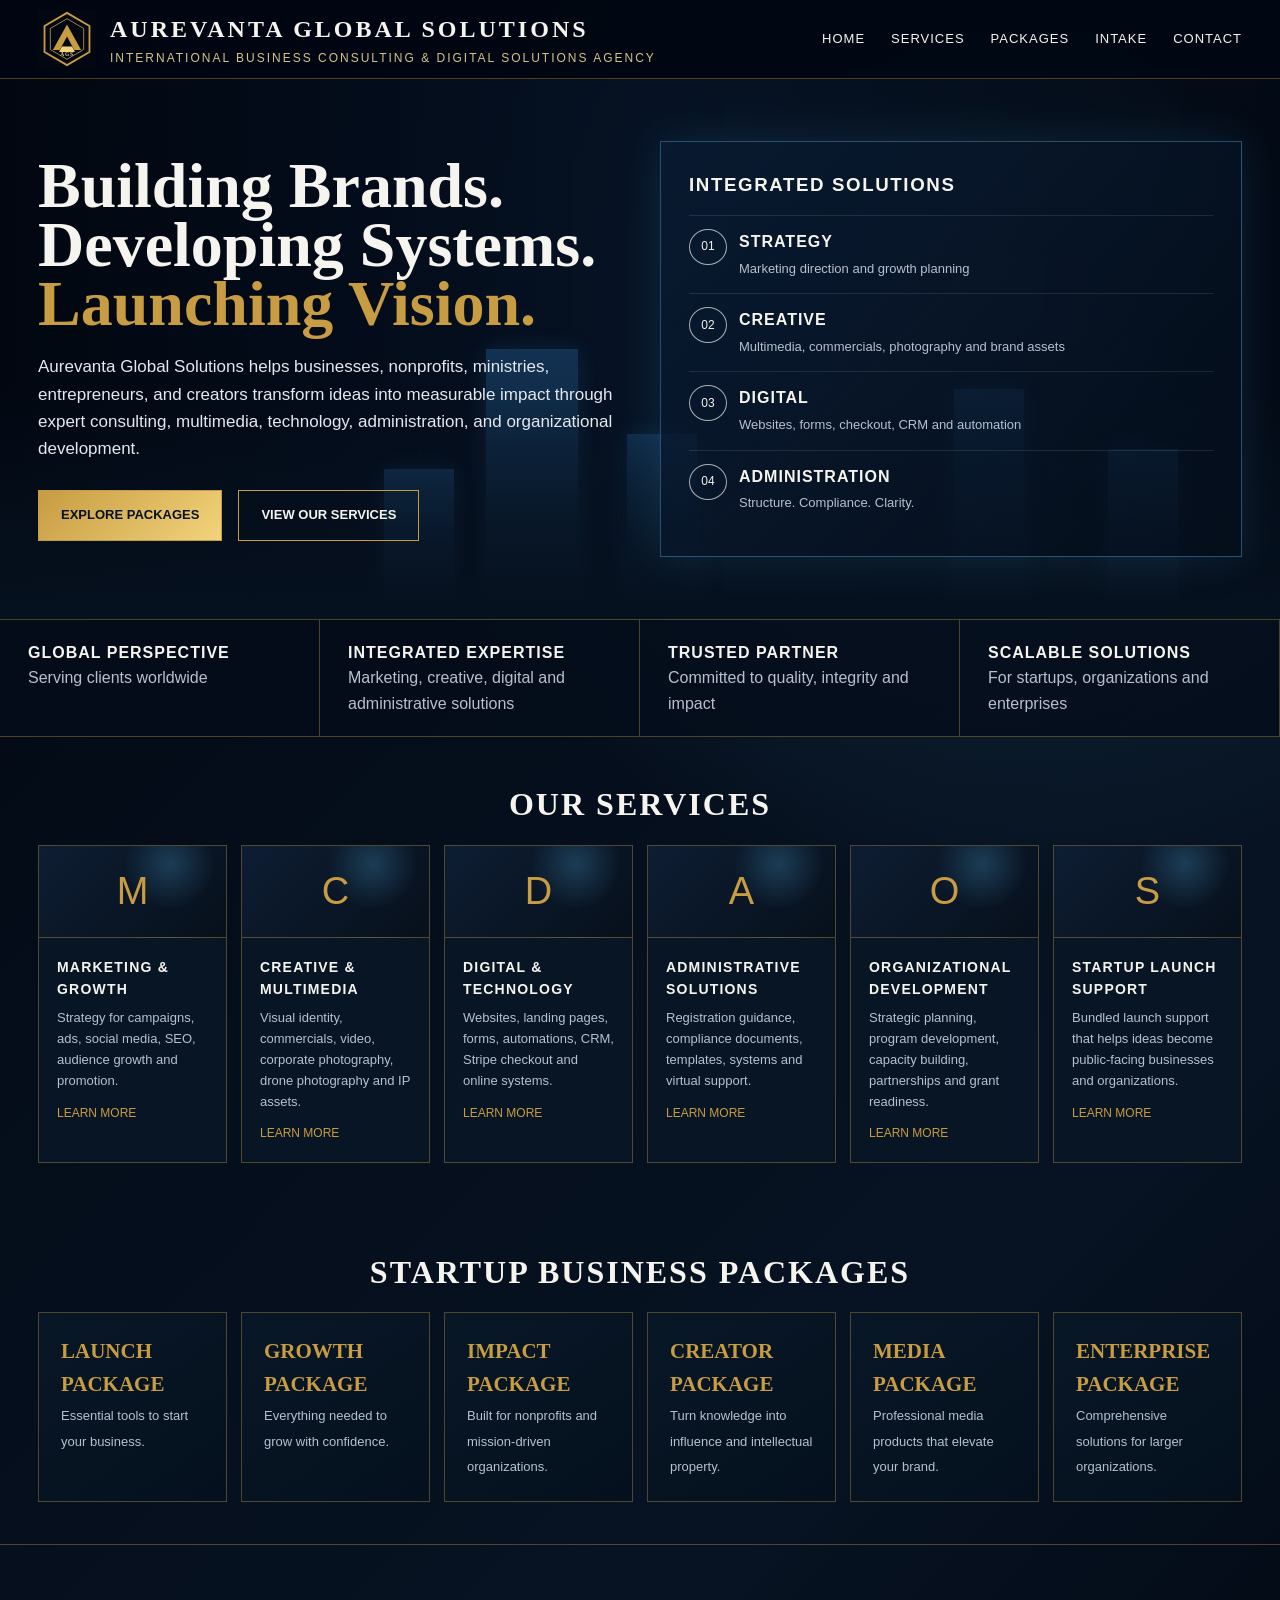
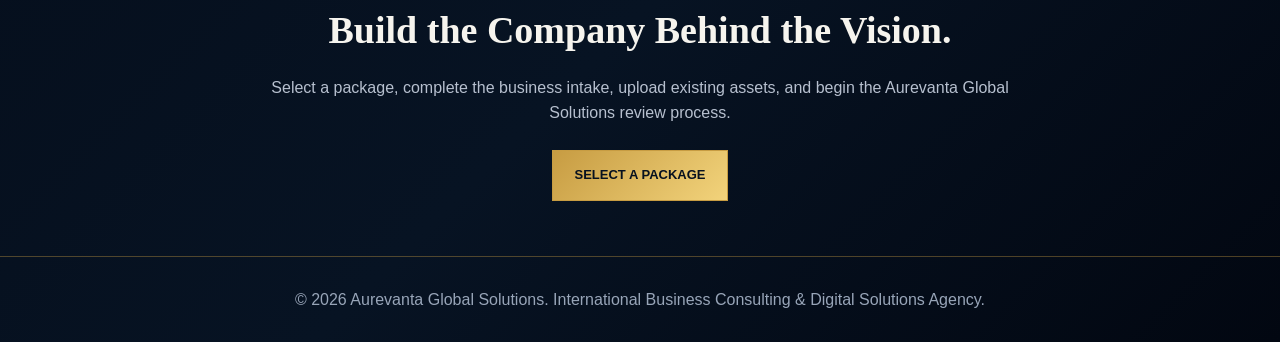
==== index.html @ 6fa3ea26 "Add Aurevanta homepage" ====
<!DOCTYPE html><html lang="en"><head><meta charset="UTF-8"><meta name="viewport" content="width=device-width,initial-scale=1.0"><title>Aurevanta Global Solutions</title><link rel="stylesheet" href="global.css"></head><body><header class="top"><nav class="nav"><a class="brand" href="index.html"><img src="assets/logo.svg" alt="Aurevanta Global Solutions logo"><div><strong>AUREVANTA GLOBAL SOLUTIONS</strong><span>International Business Consulting & Digital Solutions Agency</span></div></a><div class="links"><a href="index.html">Home</a><a href="#services">Services</a><a href="packages.html">Packages</a><a href="packages.html#intake">Intake</a><a href="#contact">Contact</a></div></nav></header><main><section class="hero"><div class="buildings"><span></span><span></span><span></span><span></span><span></span></div><div class="hero-inner"><div class="copy"><h1>Building Brands.<br>Developing Systems.<br><em>Launching Vision.</em></h1><p>Aurevanta Global Solutions helps businesses, nonprofits, ministries, entrepreneurs, and creators transform ideas into measurable impact through expert consulting, multimedia, technology, administration, and organizational development.</p><div class="btns"><a class="btn primary" href="packages.html">Explore Packages</a><a class="btn" href="#services">View Our Services</a></div></div><div class="hud"><h3>Integrated Solutions</h3><div class="solution"><i>01</i><div><strong>Strategy</strong><span>Marketing direction and growth planning</span></div></div><div class="solution"><i>02</i><div><strong>Creative</strong><span>Multimedia, commercials, photography and brand assets</span></div></div><div class="solution"><i>03</i><div><strong>Digital</strong><span>Websites, forms, checkout, CRM and automation</span></div></div><div class="solution"><i>04</i><div><strong>Administration</strong><span>Structure. Compliance. Clarity.</span></div></div></div></div></section><section class="strip"><div class="strip-grid"><div class="strip-item"><strong>Global Perspective</strong><span>Serving clients worldwide</span></div><div class="strip-item"><strong>Integrated Expertise</strong><span>Marketing, creative, digital and administrative solutions</span></div><div class="strip-item"><strong>Trusted Partner</strong><span>Committed to quality, integrity and impact</span></div><div class="strip-item"><strong>Scalable Solutions</strong><span>For startups, organizations and enterprises</span></div></div></section><section id="services" class="section"><h2 class="title">Our Services</h2><div class="cards"><article class="card"><div class="thumb">M</div><div class="body"><h3>Marketing & Growth</h3><p>Strategy for campaigns, ads, social media, SEO, audience growth and promotion.</p><a href="services/marketing-growth.html">Learn More</a></div></article><article class="card"><div class="thumb">C</div><div class="body"><h3>Creative & Multimedia</h3><p>Visual identity, commercials, video, corporate photography, drone photography and IP assets.</p><a href="services/creative-multimedia.html">Learn More</a></div></article><article class="card"><div class="thumb">D</div><div class="body"><h3>Digital & Technology</h3><p>Websites, landing pages, forms, automations, CRM, Stripe checkout and online systems.</p><a href="services/digital-technology.html">Learn More</a></div></article><article class="card"><div class="thumb">A</div><div class="body"><h3>Administrative Solutions</h3><p>Registration guidance, compliance documents, templates, systems and virtual support.</p><a href="services/administrative-solutions.html">Learn More</a></div></article><article class="card"><div class="thumb">O</div><div class="body"><h3>Organizational Development</h3><p>Strategic planning, program development, capacity building, partnerships and grant readiness.</p><a href="services/organizational-development.html">Learn More</a></div></article><article class="card"><div class="thumb">S</div><div class="body"><h3>Startup Launch Support</h3><p>Bundled launch support that helps ideas become public-facing businesses and organizations.</p><a href="services/startup-launch.html">Learn More</a></div></article></div></section><section class="section"><h2 class="title">Startup Business Packages</h2><div class="cards"><a class="package" href="packages.html"><b>Launch Package</b><span>Essential tools to start your business.</span></a><a class="package" href="packages.html"><b>Growth Package</b><span>Everything needed to grow with confidence.</span></a><a class="package" href="packages.html"><b>Impact Package</b><span>Built for nonprofits and mission-driven organizations.</span></a><a class="package" href="packages.html"><b>Creator Package</b><span>Turn knowledge into influence and intellectual property.</span></a><a class="package" href="packages.html"><b>Media Package</b><span>Professional media products that elevate your brand.</span></a><a class="package" href="packages.html"><b>Enterprise Package</b><span>Comprehensive solutions for larger organizations.</span></a></div></section><section id="contact" class="cta"><h2>Build the Company Behind the Vision.</h2><p>Select a package, complete the business intake, upload existing assets, and begin the Aurevanta Global Solutions review process.</p><a class="btn primary" href="packages.html">Select a Package</a></section></main><footer>© 2026 Aurevanta Global Solutions. International Business Consulting & Digital Solutions Agency.</footer></body></html>
---- global.css ----
:root{--gold:#c79c42;--light:#f6f4ee;--muted:#b7c0cf;--blue:#5cc8ff;--line:rgba(199,156,66,.38)}*{box-sizing:border-box;margin:0;padding:0}body{font-family:Segoe UI,Arial,sans-serif;background:radial-gradient(circle at 78% 15%,rgba(92,200,255,.18),transparent 32%),linear-gradient(135deg,#020711,#071323 70%,#020711);color:var(--light);line-height:1.6}a{text-decoration:none;color:inherit}.top{position:sticky;top:0;background:rgba(1,7,17,.94);border-bottom:1px solid var(--line);z-index:5}.nav{max-width:1450px;margin:auto;height:78px;padding:0 38px;display:flex;align-items:center;justify-content:space-between}.brand{display:flex;gap:14px;align-items:center}.brand img{width:58px;height:58px;object-fit:contain}.brand strong{font-family:Georgia,serif;font-size:24px;letter-spacing:3px}.brand span{display:block;font-size:12px;color:#d8c28b;text-transform:uppercase;letter-spacing:2px}.links{display:flex;gap:26px;text-transform:uppercase;font-size:13px;letter-spacing:1px}.links a:hover{color:var(--gold)}.hero{min-height:470px;position:relative;overflow:hidden;border-bottom:1px solid var(--line);background:linear-gradient(90deg,rgba(2,7,17,.95),rgba(5,17,35,.82),rgba(2,7,17,.88))}.hero:after{content:"";position:absolute;inset:auto 0 0 0;height:230px;background:linear-gradient(to top,#06111f,transparent)}.buildings span{position:absolute;bottom:0;width:70px;background:linear-gradient(to top,#071525,#123252);box-shadow:0 0 22px rgba(91,189,255,.12)}.buildings span:nth-child(1){left:30%;height:150px}.buildings span:nth-child(2){left:38%;height:270px;width:92px}.buildings span:nth-child(3){left:49%;height:185px}.buildings span:nth-child(4){right:20%;height:230px}.buildings span:nth-child(5){right:8%;height:170px}.hero-inner{max-width:1360px;margin:auto;min-height:470px;padding:62px 38px;display:grid;grid-template-columns:1fr 1fr;gap:40px;align-items:center;position:relative;z-index:2}.copy h1{font-family:Georgia,serif;font-size:clamp(42px,5vw,70px);line-height:.92;margin-bottom:20px}.copy em{font-style:normal;color:var(--gold)}.copy p{color:#e4e8ef;font-size:17px;max-width:590px;margin-bottom:28px}.btns{display:flex;gap:16px;flex-wrap:wrap}.btn{border:1px solid var(--gold);padding:14px 22px;text-transform:uppercase;font-size:13px;font-weight:700;display:inline-block}.primary{background:linear-gradient(135deg,var(--gold),#f2d37b);color:#07111f}.hud{border:1px solid rgba(92,200,255,.35);background:linear-gradient(135deg,rgba(9,27,50,.84),rgba(4,13,26,.6));padding:28px;box-shadow:0 0 42px rgba(92,200,255,.12)}.hud h3{text-transform:uppercase;letter-spacing:1.6px;margin-bottom:15px}.solution{border-top:1px solid rgba(255,255,255,.1);padding:13px 0;display:grid;grid-template-columns:38px 1fr;gap:12px}.solution i{border:1px solid rgba(255,255,255,.65);border-radius:50%;height:36px;display:grid;place-items:center;font-style:normal;font-size:12px}.solution strong{display:block;text-transform:uppercase;letter-spacing:1px}.solution span{color:var(--muted);font-size:13px}.strip{border-bottom:1px solid var(--line);background:rgba(4,13,26,.82)}.strip-grid{max-width:1360px;margin:auto;display:grid;grid-template-columns:repeat(4,1fr)}.strip-item{padding:20px 28px;border-right:1px solid var(--line)}.strip-item strong{display:block;text-transform:uppercase;letter-spacing:1px}.strip-item span{color:var(--muted)}.section{max-width:1450px;margin:auto;padding:42px 38px}.title{text-align:center;margin-bottom:22px;font-family:Georgia,serif;text-transform:uppercase;letter-spacing:2px;font-size:26px}.cards{display:grid;grid-template-columns:repeat(6,1fr);gap:14px}.card{border:1px solid var(--line);background:#071524;min-height:230px;display:flex;flex-direction:column}.thumb{height:92px;background:radial-gradient(circle at 70% 20%,rgba(92,200,255,.22),transparent 30%),linear-gradient(135deg,#0d1d32,#07101c);display:grid;place-items:center;color:var(--gold);font-size:38px;border-bottom:1px solid var(--line)}.body{padding:18px}.body h3{text-transform:uppercase;font-size:14px;letter-spacing:1.2px;margin-bottom:8px}.body p{color:var(--muted);font-size:13px}.body a{display:block;margin-top:12px;color:var(--gold);text-transform:uppercase;font-size:12px}.package{border:1px solid var(--line);background:linear-gradient(145deg,#081727,#04101d);padding:22px}.package b{display:block;color:var(--gold);font-family:Georgia,serif;font-size:21px;text-transform:uppercase}.package span{color:var(--muted);font-size:13px}.cta{text-align:center;padding:55px 28px;border-top:1px solid var(--line)}.cta h2{font-family:Georgia,serif;font-size:38px;margin-bottom:14px}.cta p{color:var(--muted);max-width:760px;margin:0 auto 24px}.wrap{max-width:1260px;margin:auto;padding:0 28px}.service-hero{padding:72px 0 48px;border-bottom:1px solid var(--line);background:linear-gradient(90deg,rgba(2,7,17,.8),rgba(7,19,35,.55))}.kicker{color:var(--gold);text-transform:uppercase;letter-spacing:3px;font-size:13px;font-weight:700;margin-bottom:14px}.service-hero h1{font-family:Georgia,serif;font-size:clamp(42px,6vw,70px);line-height:.96;margin-bottom:20px;max-width:940px}.lead{color:#e4e8ef;max-width:850px;font-size:18px}.grid{display:grid;grid-template-columns:repeat(3,1fr);gap:18px}.info{border:1px solid var(--line);background:rgba(255,255,255,.045);padding:24px}.info h3{font-family:Georgia,serif;color:#f2d37b;font-size:24px;margin-bottom:10px}.info p,.info li{color:var(--muted)}ul{list-style:none;margin-top:12px}li{margin-bottom:8px}li:before{content:'◇ ';color:var(--blue)}.split{display:grid;grid-template-columns:1.05fr .95fr;gap:24px;align-items:start}.panel{border:1px solid rgba(92,200,255,.3);background:rgba(92,200,255,.055);padding:26px}.panel h2,.section h2{font-family:Georgia,serif;font-size:32px;margin-bottom:14px}footer{text-align:center;color:#98a5b8;padding:30px;border-top:1px solid var(--line)}@media(max-width:1050px){.hero-inner{grid-template-columns:1fr}.cards{grid-template-columns:repeat(3,1fr)}.strip-grid{grid-template-columns:repeat(2,1fr)}}@media(max-width:850px){.grid,.split{grid-template-columns:1fr}.links{display:none}.brand strong{font-size:16px}.brand span{font-size:9px}}@media(max-width:680px){.hero-inner{padding:42px 22px}.cards,.strip-grid{grid-template-columns:1fr}.section{padding-left:22px;padding-right:22px}}
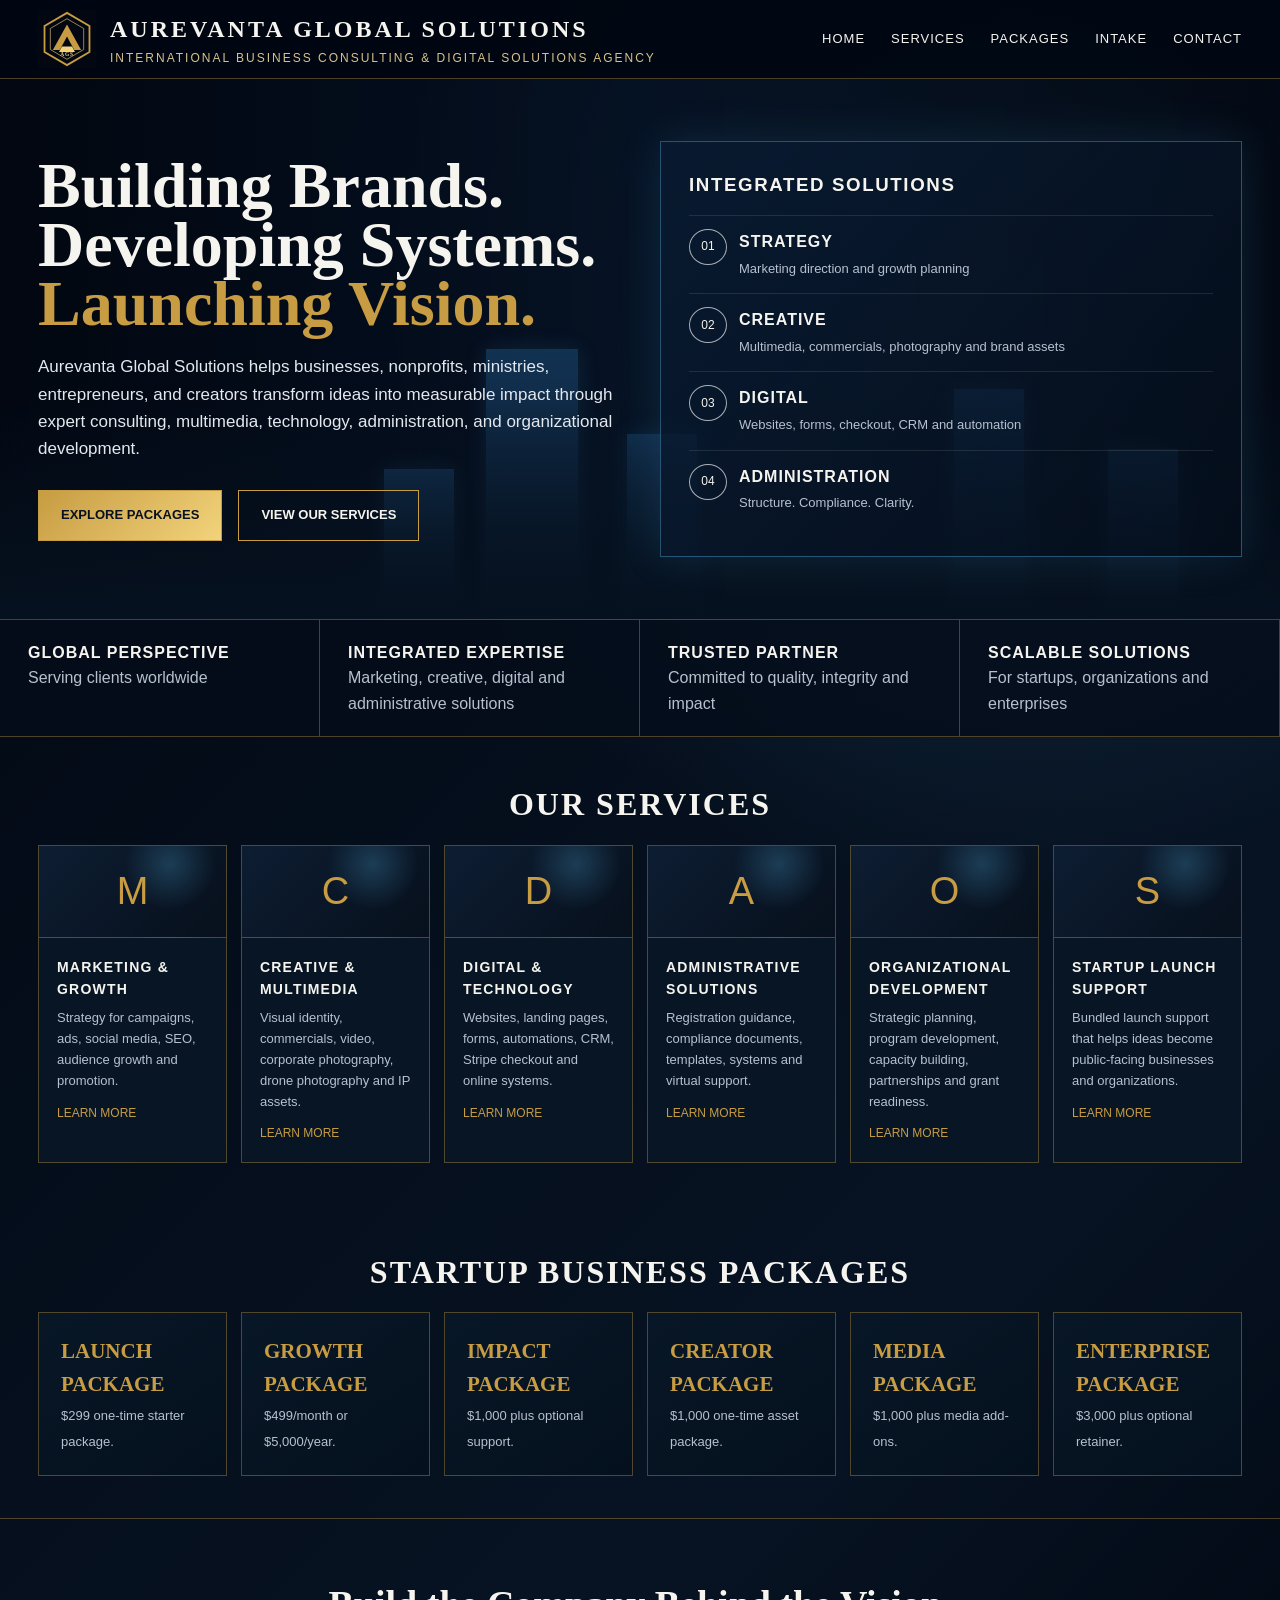
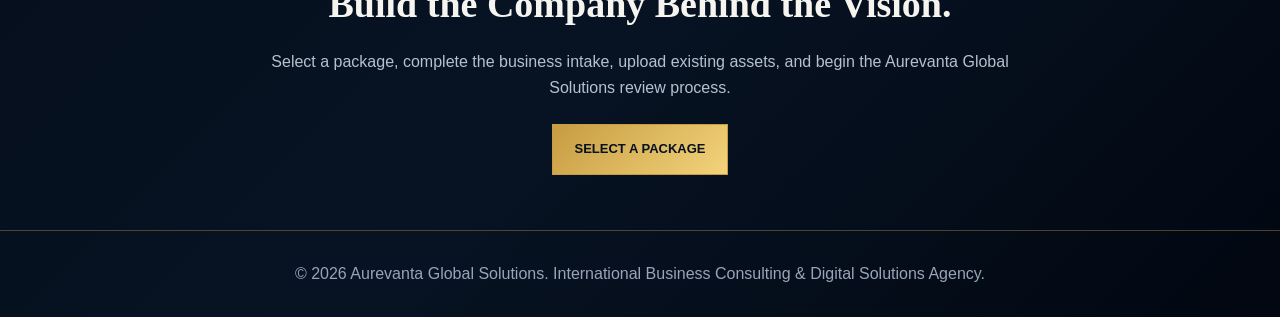
==== commit e6d942ad: "Show package prices on homepage" ====
--- a/index.html
+++ b/index.html
@@ -1 +1 @@
-<!DOCTYPE html><html lang="en"><head><meta charset="UTF-8"><meta name="viewport" content="width=device-width,initial-scale=1.0"><title>Aurevanta Global Solutions</title><link rel="stylesheet" href="global.css"></head><body><header class="top"><nav class="nav"><a class="brand" href="index.html"><img src="assets/logo.svg" alt="Aurevanta Global Solutions logo"><div><strong>AUREVANTA GLOBAL SOLUTIONS</strong><span>International Business Consulting & Digital Solutions Agency</span></div></a><div class="links"><a href="index.html">Home</a><a href="#services">Services</a><a href="packages.html">Packages</a><a href="packages.html#intake">Intake</a><a href="#contact">Contact</a></div></nav></header><main><section class="hero"><div class="buildings"><span></span><span></span><span></span><span></span><span></span></div><div class="hero-inner"><div class="copy"><h1>Building Brands.<br>Developing Systems.<br><em>Launching Vision.</em></h1><p>Aurevanta Global Solutions helps businesses, nonprofits, ministries, entrepreneurs, and creators transform ideas into measurable impact through expert consulting, multimedia, technology, administration, and organizational development.</p><div class="btns"><a class="btn primary" href="packages.html">Explore Packages</a><a class="btn" href="#services">View Our Services</a></div></div><div class="hud"><h3>Integrated Solutions</h3><div class="solution"><i>01</i><div><strong>Strategy</strong><span>Marketing direction and growth planning</span></div></div><div class="solution"><i>02</i><div><strong>Creative</strong><span>Multimedia, commercials, photography and brand assets</span></div></div><div class="solution"><i>03</i><div><strong>Digital</strong><span>Websites, forms, checkout, CRM and automation</span></div></div><div class="solution"><i>04</i><div><strong>Administration</strong><span>Structure. Compliance. Clarity.</span></div></div></div></div></section><section class="strip"><div class="strip-grid"><div class="strip-item"><strong>Global Perspective</strong><span>Serving clients worldwide</span></div><div class="strip-item"><strong>Integrated Expertise</strong><span>Marketing, creative, digital and administrative solutions</span></div><div class="strip-item"><strong>Trusted Partner</strong><span>Committed to quality, integrity and impact</span></div><div class="strip-item"><strong>Scalable Solutions</strong><span>For startups, organizations and enterprises</span></div></div></section><section id="services" class="section"><h2 class="title">Our Services</h2><div class="cards"><article class="card"><div class="thumb">M</div><div class="body"><h3>Marketing & Growth</h3><p>Strategy for campaigns, ads, social media, SEO, audience growth and promotion.</p><a href="services/marketing-growth.html">Learn More</a></div></article><article class="card"><div class="thumb">C</div><div class="body"><h3>Creative & Multimedia</h3><p>Visual identity, commercials, video, corporate photography, drone photography and IP assets.</p><a href="services/creative-multimedia.html">Learn More</a></div></article><article class="card"><div class="thumb">D</div><div class="body"><h3>Digital & Technology</h3><p>Websites, landing pages, forms, automations, CRM, Stripe checkout and online systems.</p><a href="services/digital-technology.html">Learn More</a></div></article><article class="card"><div class="thumb">A</div><div class="body"><h3>Administrative Solutions</h3><p>Registration guidance, compliance documents, templates, systems and virtual support.</p><a href="services/administrative-solutions.html">Learn More</a></div></article><article class="card"><div class="thumb">O</div><div class="body"><h3>Organizational Development</h3><p>Strategic planning, program development, capacity building, partnerships and grant readiness.</p><a href="services/organizational-development.html">Learn More</a></div></article><article class="card"><div class="thumb">S</div><div class="body"><h3>Startup Launch Support</h3><p>Bundled launch support that helps ideas become public-facing businesses and organizations.</p><a href="services/startup-launch.html">Learn More</a></div></article></div></section><section class="section"><h2 class="title">Startup Business Packages</h2><div class="cards"><a class="package" href="packages.html"><b>Launch Package</b><span>Essential tools to start your business.</span></a><a class="package" href="packages.html"><b>Growth Package</b><span>Everything needed to grow with confidence.</span></a><a class="package" href="packages.html"><b>Impact Package</b><span>Built for nonprofits and mission-driven organizations.</span></a><a class="package" href="packages.html"><b>Creator Package</b><span>Turn knowledge into influence and intellectual property.</span></a><a class="package" href="packages.html"><b>Media Package</b><span>Professional media products that elevate your brand.</span></a><a class="package" href="packages.html"><b>Enterprise Package</b><span>Comprehensive solutions for larger organizations.</span></a></div></section><section id="contact" class="cta"><h2>Build the Company Behind the Vision.</h2><p>Select a package, complete the business intake, upload existing assets, and begin the Aurevanta Global Solutions review process.</p><a class="btn primary" href="packages.html">Select a Package</a></section></main><footer>© 2026 Aurevanta Global Solutions. International Business Consulting & Digital Solutions Agency.</footer></body></html>+<!DOCTYPE html><html lang="en"><head><meta charset="UTF-8"><meta name="viewport" content="width=device-width,initial-scale=1.0"><title>Aurevanta Global Solutions</title><link rel="stylesheet" href="global.css"></head><body><header class="top"><nav class="nav"><a class="brand" href="index.html"><img src="assets/logo.svg" alt="Aurevanta Global Solutions logo"><div><strong>AUREVANTA GLOBAL SOLUTIONS</strong><span>International Business Consulting & Digital Solutions Agency</span></div></a><div class="links"><a href="index.html">Home</a><a href="#services">Services</a><a href="packages.html">Packages</a><a href="packages.html#intake">Intake</a><a href="#contact">Contact</a></div></nav></header><main><section class="hero"><div class="buildings"><span></span><span></span><span></span><span></span><span></span></div><div class="hero-inner"><div class="copy"><h1>Building Brands.<br>Developing Systems.<br><em>Launching Vision.</em></h1><p>Aurevanta Global Solutions helps businesses, nonprofits, ministries, entrepreneurs, and creators transform ideas into measurable impact through expert consulting, multimedia, technology, administration, and organizational development.</p><div class="btns"><a class="btn primary" href="packages.html">Explore Packages</a><a class="btn" href="#services">View Our Services</a></div></div><div class="hud"><h3>Integrated Solutions</h3><div class="solution"><i>01</i><div><strong>Strategy</strong><span>Marketing direction and growth planning</span></div></div><div class="solution"><i>02</i><div><strong>Creative</strong><span>Multimedia, commercials, photography and brand assets</span></div></div><div class="solution"><i>03</i><div><strong>Digital</strong><span>Websites, forms, checkout, CRM and automation</span></div></div><div class="solution"><i>04</i><div><strong>Administration</strong><span>Structure. Compliance. Clarity.</span></div></div></div></div></section><section class="strip"><div class="strip-grid"><div class="strip-item"><strong>Global Perspective</strong><span>Serving clients worldwide</span></div><div class="strip-item"><strong>Integrated Expertise</strong><span>Marketing, creative, digital and administrative solutions</span></div><div class="strip-item"><strong>Trusted Partner</strong><span>Committed to quality, integrity and impact</span></div><div class="strip-item"><strong>Scalable Solutions</strong><span>For startups, organizations and enterprises</span></div></div></section><section id="services" class="section"><h2 class="title">Our Services</h2><div class="cards"><article class="card"><div class="thumb">M</div><div class="body"><h3>Marketing & Growth</h3><p>Strategy for campaigns, ads, social media, SEO, audience growth and promotion.</p><a href="services/marketing-growth.html">Learn More</a></div></article><article class="card"><div class="thumb">C</div><div class="body"><h3>Creative & Multimedia</h3><p>Visual identity, commercials, video, corporate photography, drone photography and IP assets.</p><a href="services/creative-multimedia.html">Learn More</a></div></article><article class="card"><div class="thumb">D</div><div class="body"><h3>Digital & Technology</h3><p>Websites, landing pages, forms, automations, CRM, Stripe checkout and online systems.</p><a href="services/digital-technology.html">Learn More</a></div></article><article class="card"><div class="thumb">A</div><div class="body"><h3>Administrative Solutions</h3><p>Registration guidance, compliance documents, templates, systems and virtual support.</p><a href="services/administrative-solutions.html">Learn More</a></div></article><article class="card"><div class="thumb">O</div><div class="body"><h3>Organizational Development</h3><p>Strategic planning, program development, capacity building, partnerships and grant readiness.</p><a href="services/organizational-development.html">Learn More</a></div></article><article class="card"><div class="thumb">S</div><div class="body"><h3>Startup Launch Support</h3><p>Bundled launch support that helps ideas become public-facing businesses and organizations.</p><a href="services/startup-launch.html">Learn More</a></div></article></div></section><section class="section"><h2 class="title">Startup Business Packages</h2><div class="cards"><a class="package" href="packages.html"><b>Launch Package</b><span>$299 one-time starter package.</span></a><a class="package" href="packages.html"><b>Growth Package</b><span>$499/month or $5,000/year.</span></a><a class="package" href="packages.html"><b>Impact Package</b><span>$1,000 plus optional support.</span></a><a class="package" href="packages.html"><b>Creator Package</b><span>$1,000 one-time asset package.</span></a><a class="package" href="packages.html"><b>Media Package</b><span>$1,000 plus media add-ons.</span></a><a class="package" href="packages.html"><b>Enterprise Package</b><span>$3,000 plus optional retainer.</span></a></div></section><section id="contact" class="cta"><h2>Build the Company Behind the Vision.</h2><p>Select a package, complete the business intake, upload existing assets, and begin the Aurevanta Global Solutions review process.</p><a class="btn primary" href="packages.html">Select a Package</a></section></main><footer>© 2026 Aurevanta Global Solutions. International Business Consulting & Digital Solutions Agency.</footer></body></html>
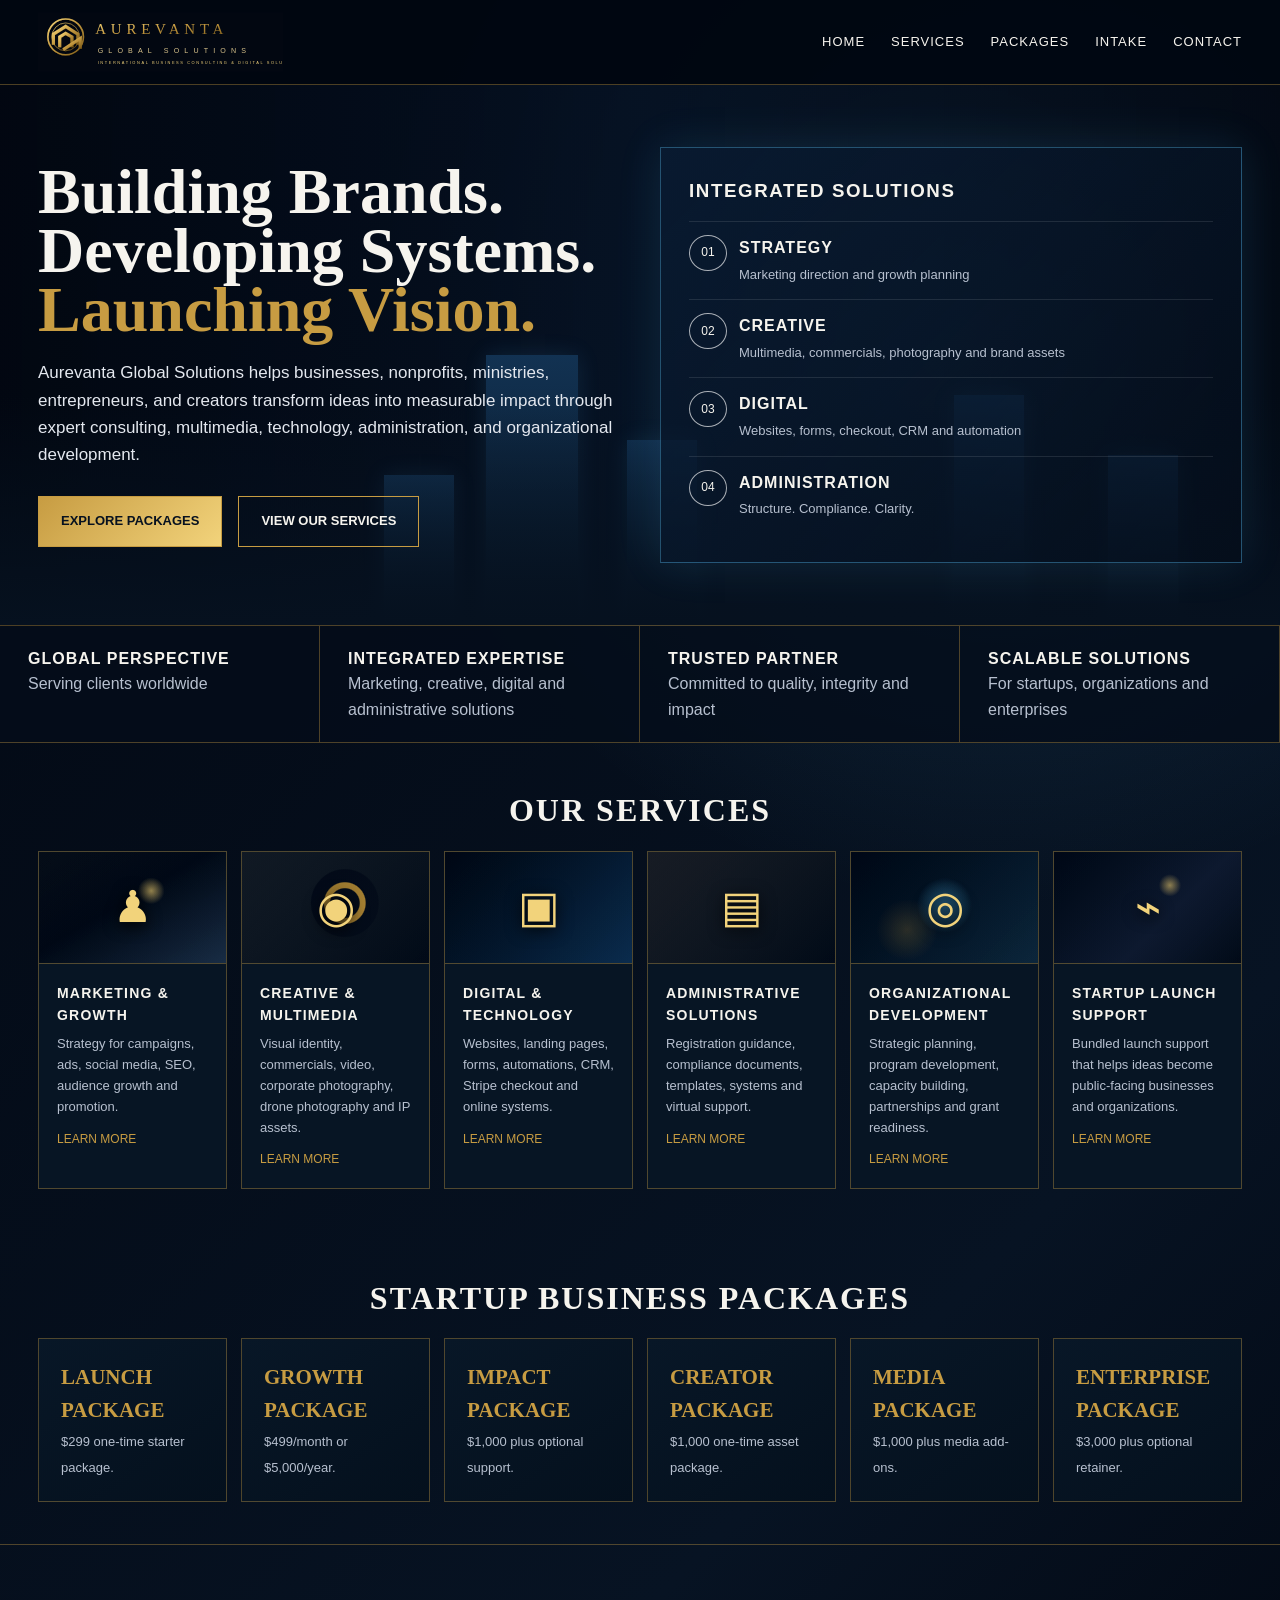
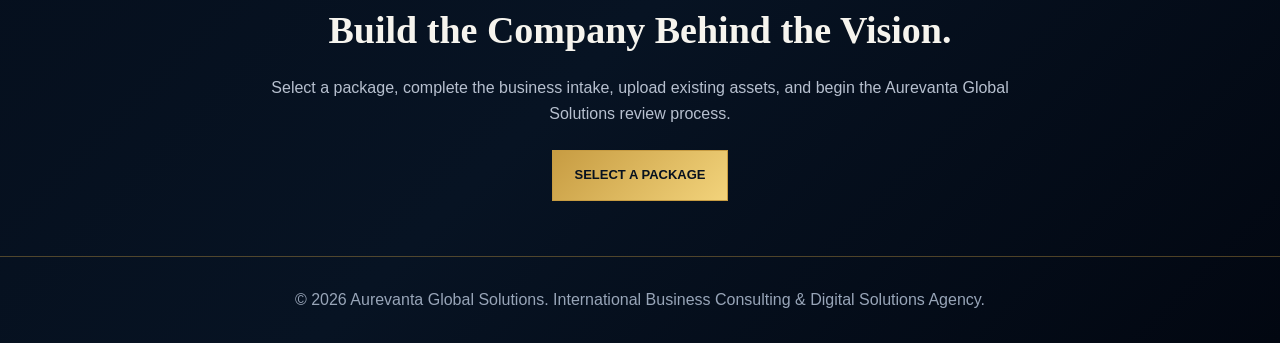
==== commit 13acd02d: "Replace service letter placeholders with visual service tiles" ====
--- a/index.html
+++ b/index.html
@@ -1 +1 @@
-<!DOCTYPE html><html lang="en"><head><meta charset="UTF-8"><meta name="viewport" content="width=device-width,initial-scale=1.0"><title>Aurevanta Global Solutions</title><link rel="stylesheet" href="global.css"></head><body><header class="top"><nav class="nav"><a class="brand" href="index.html"><img src="assets/logo.svg" alt="Aurevanta Global Solutions logo"><div><strong>AUREVANTA GLOBAL SOLUTIONS</strong><span>International Business Consulting & Digital Solutions Agency</span></div></a><div class="links"><a href="index.html">Home</a><a href="#services">Services</a><a href="packages.html">Packages</a><a href="packages.html#intake">Intake</a><a href="#contact">Contact</a></div></nav></header><main><section class="hero"><div class="buildings"><span></span><span></span><span></span><span></span><span></span></div><div class="hero-inner"><div class="copy"><h1>Building Brands.<br>Developing Systems.<br><em>Launching Vision.</em></h1><p>Aurevanta Global Solutions helps businesses, nonprofits, ministries, entrepreneurs, and creators transform ideas into measurable impact through expert consulting, multimedia, technology, administration, and organizational development.</p><div class="btns"><a class="btn primary" href="packages.html">Explore Packages</a><a class="btn" href="#services">View Our Services</a></div></div><div class="hud"><h3>Integrated Solutions</h3><div class="solution"><i>01</i><div><strong>Strategy</strong><span>Marketing direction and growth planning</span></div></div><div class="solution"><i>02</i><div><strong>Creative</strong><span>Multimedia, commercials, photography and brand assets</span></div></div><div class="solution"><i>03</i><div><strong>Digital</strong><span>Websites, forms, checkout, CRM and automation</span></div></div><div class="solution"><i>04</i><div><strong>Administration</strong><span>Structure. Compliance. Clarity.</span></div></div></div></div></section><section class="strip"><div class="strip-grid"><div class="strip-item"><strong>Global Perspective</strong><span>Serving clients worldwide</span></div><div class="strip-item"><strong>Integrated Expertise</strong><span>Marketing, creative, digital and administrative solutions</span></div><div class="strip-item"><strong>Trusted Partner</strong><span>Committed to quality, integrity and impact</span></div><div class="strip-item"><strong>Scalable Solutions</strong><span>For startups, organizations and enterprises</span></div></div></section><section id="services" class="section"><h2 class="title">Our Services</h2><div class="cards"><article class="card"><div class="thumb">M</div><div class="body"><h3>Marketing & Growth</h3><p>Strategy for campaigns, ads, social media, SEO, audience growth and promotion.</p><a href="services/marketing-growth.html">Learn More</a></div></article><article class="card"><div class="thumb">C</div><div class="body"><h3>Creative & Multimedia</h3><p>Visual identity, commercials, video, corporate photography, drone photography and IP assets.</p><a href="services/creative-multimedia.html">Learn More</a></div></article><article class="card"><div class="thumb">D</div><div class="body"><h3>Digital & Technology</h3><p>Websites, landing pages, forms, automations, CRM, Stripe checkout and online systems.</p><a href="services/digital-technology.html">Learn More</a></div></article><article class="card"><div class="thumb">A</div><div class="body"><h3>Administrative Solutions</h3><p>Registration guidance, compliance documents, templates, systems and virtual support.</p><a href="services/administrative-solutions.html">Learn More</a></div></article><article class="card"><div class="thumb">O</div><div class="body"><h3>Organizational Development</h3><p>Strategic planning, program development, capacity building, partnerships and grant readiness.</p><a href="services/organizational-development.html">Learn More</a></div></article><article class="card"><div class="thumb">S</div><div class="body"><h3>Startup Launch Support</h3><p>Bundled launch support that helps ideas become public-facing businesses and organizations.</p><a href="services/startup-launch.html">Learn More</a></div></article></div></section><section class="section"><h2 class="title">Startup Business Packages</h2><div class="cards"><a class="package" href="packages.html"><b>Launch Package</b><span>$299 one-time starter package.</span></a><a class="package" href="packages.html"><b>Growth Package</b><span>$499/month or $5,000/year.</span></a><a class="package" href="packages.html"><b>Impact Package</b><span>$1,000 plus optional support.</span></a><a class="package" href="packages.html"><b>Creator Package</b><span>$1,000 one-time asset package.</span></a><a class="package" href="packages.html"><b>Media Package</b><span>$1,000 plus media add-ons.</span></a><a class="package" href="packages.html"><b>Enterprise Package</b><span>$3,000 plus optional retainer.</span></a></div></section><section id="contact" class="cta"><h2>Build the Company Behind the Vision.</h2><p>Select a package, complete the business intake, upload existing assets, and begin the Aurevanta Global Solutions review process.</p><a class="btn primary" href="packages.html">Select a Package</a></section></main><footer>© 2026 Aurevanta Global Solutions. International Business Consulting & Digital Solutions Agency.</footer></body></html>+<!DOCTYPE html><html lang="en"><head><meta charset="UTF-8"><meta name="viewport" content="width=device-width,initial-scale=1.0"><title>Aurevanta Global Solutions</title><link rel="stylesheet" href="global.css"></head><body><header class="top"><nav class="nav"><a class="brand" href="index.html"><img src="assets/logo.svg" alt="Aurevanta Global Solutions logo"><div><strong>AUREVANTA GLOBAL SOLUTIONS</strong><span>International Business Consulting & Digital Solutions Agency</span></div></a><div class="links"><a href="index.html">Home</a><a href="#services">Services</a><a href="packages.html">Packages</a><a href="packages.html#intake">Intake</a><a href="#contact">Contact</a></div></nav></header><main><section class="hero"><div class="buildings"><span></span><span></span><span></span><span></span><span></span></div><div class="hero-inner"><div class="copy"><h1>Building Brands.<br>Developing Systems.<br><em>Launching Vision.</em></h1><p>Aurevanta Global Solutions helps businesses, nonprofits, ministries, entrepreneurs, and creators transform ideas into measurable impact through expert consulting, multimedia, technology, administration, and organizational development.</p><div class="btns"><a class="btn primary" href="packages.html">Explore Packages</a><a class="btn" href="#services">View Our Services</a></div></div><div class="hud"><h3>Integrated Solutions</h3><div class="solution"><i>01</i><div><strong>Strategy</strong><span>Marketing direction and growth planning</span></div></div><div class="solution"><i>02</i><div><strong>Creative</strong><span>Multimedia, commercials, photography and brand assets</span></div></div><div class="solution"><i>03</i><div><strong>Digital</strong><span>Websites, forms, checkout, CRM and automation</span></div></div><div class="solution"><i>04</i><div><strong>Administration</strong><span>Structure. Compliance. Clarity.</span></div></div></div></div></section><section class="strip"><div class="strip-grid"><div class="strip-item"><strong>Global Perspective</strong><span>Serving clients worldwide</span></div><div class="strip-item"><strong>Integrated Expertise</strong><span>Marketing, creative, digital and administrative solutions</span></div><div class="strip-item"><strong>Trusted Partner</strong><span>Committed to quality, integrity and impact</span></div><div class="strip-item"><strong>Scalable Solutions</strong><span>For startups, organizations and enterprises</span></div></div></section><section id="services" class="section"><h2 class="title">Our Services</h2><div class="cards"><article class="card"><div class="thumb marketing"></div><div class="body"><h3>Marketing & Growth</h3><p>Strategy for campaigns, ads, social media, SEO, audience growth and promotion.</p><a href="services/marketing-growth.html">Learn More</a></div></article><article class="card"><div class="thumb creative"></div><div class="body"><h3>Creative & Multimedia</h3><p>Visual identity, commercials, video, corporate photography, drone photography and IP assets.</p><a href="services/creative-multimedia.html">Learn More</a></div></article><article class="card"><div class="thumb digital"></div><div class="body"><h3>Digital & Technology</h3><p>Websites, landing pages, forms, automations, CRM, Stripe checkout and online systems.</p><a href="services/digital-technology.html">Learn More</a></div></article><article class="card"><div class="thumb admin"></div><div class="body"><h3>Administrative Solutions</h3><p>Registration guidance, compliance documents, templates, systems and virtual support.</p><a href="services/administrative-solutions.html">Learn More</a></div></article><article class="card"><div class="thumb org"></div><div class="body"><h3>Organizational Development</h3><p>Strategic planning, program development, capacity building, partnerships and grant readiness.</p><a href="services/organizational-development.html">Learn More</a></div></article><article class="card"><div class="thumb startup"></div><div class="body"><h3>Startup Launch Support</h3><p>Bundled launch support that helps ideas become public-facing businesses and organizations.</p><a href="services/startup-launch.html">Learn More</a></div></article></div></section><section class="section"><h2 class="title">Startup Business Packages</h2><div class="cards"><a class="package" href="packages.html"><b>Launch Package</b><span>$299 one-time starter package.</span></a><a class="package" href="packages.html"><b>Growth Package</b><span>$499/month or $5,000/year.</span></a><a class="package" href="packages.html"><b>Impact Package</b><span>$1,000 plus optional support.</span></a><a class="package" href="packages.html"><b>Creator Package</b><span>$1,000 one-time asset package.</span></a><a class="package" href="packages.html"><b>Media Package</b><span>$1,000 plus media add-ons.</span></a><a class="package" href="packages.html"><b>Enterprise Package</b><span>$3,000 plus optional retainer.</span></a></div></section><section id="contact" class="cta"><h2>Build the Company Behind the Vision.</h2><p>Select a package, complete the business intake, upload existing assets, and begin the Aurevanta Global Solutions review process.</p><a class="btn primary" href="packages.html">Select a Package</a></section></main><footer>© 2026 Aurevanta Global Solutions. International Business Consulting & Digital Solutions Agency.</footer></body></html>
--- a/global.css
+++ b/global.css
@@ -1 +1 @@
-:root{--gold:#c79c42;--light:#f6f4ee;--muted:#b7c0cf;--blue:#5cc8ff;--line:rgba(199,156,66,.38)}*{box-sizing:border-box;margin:0;padding:0}body{font-family:Segoe UI,Arial,sans-serif;background:radial-gradient(circle at 78% 15%,rgba(92,200,255,.18),transparent 32%),linear-gradient(135deg,#020711,#071323 70%,#020711);color:var(--light);line-height:1.6}a{text-decoration:none;color:inherit}.top{position:sticky;top:0;background:rgba(1,7,17,.94);border-bottom:1px solid var(--line);z-index:5}.nav{max-width:1450px;margin:auto;height:78px;padding:0 38px;display:flex;align-items:center;justify-content:space-between}.brand{display:flex;gap:14px;align-items:center}.brand img{width:58px;height:58px;object-fit:contain}.brand strong{font-family:Georgia,serif;font-size:24px;letter-spacing:3px}.brand span{display:block;font-size:12px;color:#d8c28b;text-transform:uppercase;letter-spacing:2px}.links{display:flex;gap:26px;text-transform:uppercase;font-size:13px;letter-spacing:1px}.links a:hover{color:var(--gold)}.hero{min-height:470px;position:relative;overflow:hidden;border-bottom:1px solid var(--line);background:linear-gradient(90deg,rgba(2,7,17,.95),rgba(5,17,35,.82),rgba(2,7,17,.88))}.hero:after{content:"";position:absolute;inset:auto 0 0 0;height:230px;background:linear-gradient(to top,#06111f,transparent)}.buildings span{position:absolute;bottom:0;width:70px;background:linear-gradient(to top,#071525,#123252);box-shadow:0 0 22px rgba(91,189,255,.12)}.buildings span:nth-child(1){left:30%;height:150px}.buildings span:nth-child(2){left:38%;height:270px;width:92px}.buildings span:nth-child(3){left:49%;height:185px}.buildings span:nth-child(4){right:20%;height:230px}.buildings span:nth-child(5){right:8%;height:170px}.hero-inner{max-width:1360px;margin:auto;min-height:470px;padding:62px 38px;display:grid;grid-template-columns:1fr 1fr;gap:40px;align-items:center;position:relative;z-index:2}.copy h1{font-family:Georgia,serif;font-size:clamp(42px,5vw,70px);line-height:.92;margin-bottom:20px}.copy em{font-style:normal;color:var(--gold)}.copy p{color:#e4e8ef;font-size:17px;max-width:590px;margin-bottom:28px}.btns{display:flex;gap:16px;flex-wrap:wrap}.btn{border:1px solid var(--gold);padding:14px 22px;text-transform:uppercase;font-size:13px;font-weight:700;display:inline-block}.primary{background:linear-gradient(135deg,var(--gold),#f2d37b);color:#07111f}.hud{border:1px solid rgba(92,200,255,.35);background:linear-gradient(135deg,rgba(9,27,50,.84),rgba(4,13,26,.6));padding:28px;box-shadow:0 0 42px rgba(92,200,255,.12)}.hud h3{text-transform:uppercase;letter-spacing:1.6px;margin-bottom:15px}.solution{border-top:1px solid rgba(255,255,255,.1);padding:13px 0;display:grid;grid-template-columns:38px 1fr;gap:12px}.solution i{border:1px solid rgba(255,255,255,.65);border-radius:50%;height:36px;display:grid;place-items:center;font-style:normal;font-size:12px}.solution strong{display:block;text-transform:uppercase;letter-spacing:1px}.solution span{color:var(--muted);font-size:13px}.strip{border-bottom:1px solid var(--line);background:rgba(4,13,26,.82)}.strip-grid{max-width:1360px;margin:auto;display:grid;grid-template-columns:repeat(4,1fr)}.strip-item{padding:20px 28px;border-right:1px solid var(--line)}.strip-item strong{display:block;text-transform:uppercase;letter-spacing:1px}.strip-item span{color:var(--muted)}.section{max-width:1450px;margin:auto;padding:42px 38px}.title{text-align:center;margin-bottom:22px;font-family:Georgia,serif;text-transform:uppercase;letter-spacing:2px;font-size:26px}.cards{display:grid;grid-template-columns:repeat(6,1fr);gap:14px}.card{border:1px solid var(--line);background:#071524;min-height:230px;display:flex;flex-direction:column}.thumb{height:92px;background:radial-gradient(circle at 70% 20%,rgba(92,200,255,.22),transparent 30%),linear-gradient(135deg,#0d1d32,#07101c);display:grid;place-items:center;color:var(--gold);font-size:38px;border-bottom:1px solid var(--line)}.body{padding:18px}.body h3{text-transform:uppercase;font-size:14px;letter-spacing:1.2px;margin-bottom:8px}.body p{color:var(--muted);font-size:13px}.body a{display:block;margin-top:12px;color:var(--gold);text-transform:uppercase;font-size:12px}.package{border:1px solid var(--line);background:linear-gradient(145deg,#081727,#04101d);padding:22px}.package b{display:block;color:var(--gold);font-family:Georgia,serif;font-size:21px;text-transform:uppercase}.package span{color:var(--muted);font-size:13px}.cta{text-align:center;padding:55px 28px;border-top:1px solid var(--line)}.cta h2{font-family:Georgia,serif;font-size:38px;margin-bottom:14px}.cta p{color:var(--muted);max-width:760px;margin:0 auto 24px}.wrap{max-width:1260px;margin:auto;padding:0 28px}.service-hero{padding:72px 0 48px;border-bottom:1px solid var(--line);background:linear-gradient(90deg,rgba(2,7,17,.8),rgba(7,19,35,.55))}.kicker{color:var(--gold);text-transform:uppercase;letter-spacing:3px;font-size:13px;font-weight:700;margin-bottom:14px}.service-hero h1{font-family:Georgia,serif;font-size:clamp(42px,6vw,70px);line-height:.96;margin-bottom:20px;max-width:940px}.lead{color:#e4e8ef;max-width:850px;font-size:18px}.grid{display:grid;grid-template-columns:repeat(3,1fr);gap:18px}.info{border:1px solid var(--line);background:rgba(255,255,255,.045);padding:24px}.info h3{font-family:Georgia,serif;color:#f2d37b;font-size:24px;margin-bottom:10px}.info p,.info li{color:var(--muted)}ul{list-style:none;margin-top:12px}li{margin-bottom:8px}li:before{content:'◇ ';color:var(--blue)}.split{display:grid;grid-template-columns:1.05fr .95fr;gap:24px;align-items:start}.panel{border:1px solid rgba(92,200,255,.3);background:rgba(92,200,255,.055);padding:26px}.panel h2,.section h2{font-family:Georgia,serif;font-size:32px;margin-bottom:14px}footer{text-align:center;color:#98a5b8;padding:30px;border-top:1px solid var(--line)}@media(max-width:1050px){.hero-inner{grid-template-columns:1fr}.cards{grid-template-columns:repeat(3,1fr)}.strip-grid{grid-template-columns:repeat(2,1fr)}}@media(max-width:850px){.grid,.split{grid-template-columns:1fr}.links{display:none}.brand strong{font-size:16px}.brand span{font-size:9px}}@media(max-width:680px){.hero-inner{padding:42px 22px}.cards,.strip-grid{grid-template-columns:1fr}.section{padding-left:22px;padding-right:22px}}+:root{--gold:#c79c42;--gold2:#f2d37b;--light:#f6f4ee;--muted:#b7c0cf;--blue:#5cc8ff;--line:rgba(199,156,66,.38);--navy:#020711;--panel:#071524}*{box-sizing:border-box;margin:0;padding:0}body{font-family:Segoe UI,Arial,sans-serif;background:radial-gradient(circle at 78% 15%,rgba(92,200,255,.18),transparent 32%),linear-gradient(135deg,#020711,#071323 70%,#020711);color:var(--light);line-height:1.6}a{text-decoration:none;color:inherit}.top{position:sticky;top:0;background:rgba(1,7,17,.96);border-bottom:1px solid var(--line);z-index:5}.nav{max-width:1450px;margin:auto;height:84px;padding:0 38px;display:flex;align-items:center;justify-content:space-between}.brand{display:flex;gap:14px;align-items:center}.brand img{width:245px;height:60px;object-fit:contain}.brand div{display:none}.links{display:flex;gap:26px;text-transform:uppercase;font-size:13px;letter-spacing:1px}.links a:hover{color:var(--gold)}.hero{min-height:470px;position:relative;overflow:hidden;border-bottom:1px solid var(--line);background:linear-gradient(90deg,rgba(2,7,17,.95),rgba(5,17,35,.78),rgba(2,7,17,.86)),radial-gradient(circle at 74% 50%,rgba(92,200,255,.22),transparent 28%)}.hero:after{content:"";position:absolute;inset:auto 0 0 0;height:230px;background:linear-gradient(to top,#06111f,transparent)}.buildings span{position:absolute;bottom:0;width:70px;background:linear-gradient(to top,#071525,#123252);box-shadow:0 0 22px rgba(91,189,255,.12)}.buildings span:nth-child(1){left:30%;height:150px}.buildings span:nth-child(2){left:38%;height:270px;width:92px}.buildings span:nth-child(3){left:49%;height:185px}.buildings span:nth-child(4){right:20%;height:230px}.buildings span:nth-child(5){right:8%;height:170px}.hero-inner{max-width:1360px;margin:auto;min-height:470px;padding:62px 38px;display:grid;grid-template-columns:1fr 1fr;gap:40px;align-items:center;position:relative;z-index:2}.copy h1{font-family:Georgia,serif;font-size:clamp(42px,5vw,70px);line-height:.92;margin-bottom:20px}.copy em{font-style:normal;color:var(--gold)}.copy p{color:#e4e8ef;font-size:17px;max-width:590px;margin-bottom:28px}.btns{display:flex;gap:16px;flex-wrap:wrap}.btn{border:1px solid var(--gold);padding:14px 22px;text-transform:uppercase;font-size:13px;font-weight:700;display:inline-block;cursor:pointer}.primary{background:linear-gradient(135deg,var(--gold),var(--gold2));color:#07111f}.hud{border:1px solid rgba(92,200,255,.35);background:linear-gradient(135deg,rgba(9,27,50,.84),rgba(4,13,26,.6));padding:28px;box-shadow:0 0 42px rgba(92,200,255,.12)}.hud h3{text-transform:uppercase;letter-spacing:1.6px;margin-bottom:15px}.solution{border-top:1px solid rgba(255,255,255,.1);padding:13px 0;display:grid;grid-template-columns:38px 1fr;gap:12px}.solution i{border:1px solid rgba(255,255,255,.65);border-radius:50%;height:36px;display:grid;place-items:center;font-style:normal;font-size:12px}.solution strong{display:block;text-transform:uppercase;letter-spacing:1px}.solution span{color:var(--muted);font-size:13px}.strip{border-bottom:1px solid var(--line);background:rgba(4,13,26,.82)}.strip-grid{max-width:1360px;margin:auto;display:grid;grid-template-columns:repeat(4,1fr)}.strip-item{padding:20px 28px;border-right:1px solid var(--line)}.strip-item strong{display:block;text-transform:uppercase;letter-spacing:1px}.strip-item span{color:var(--muted)}.section{max-width:1450px;margin:auto;padding:42px 38px}.title{text-align:center;margin-bottom:22px;font-family:Georgia,serif;text-transform:uppercase;letter-spacing:2px;font-size:26px}.cards{display:grid;grid-template-columns:repeat(6,1fr);gap:14px}.card{border:1px solid var(--line);background:#071524;min-height:250px;display:flex;flex-direction:column;overflow:hidden}.thumb{height:112px;position:relative;display:grid;place-items:center;border-bottom:1px solid var(--line);overflow:hidden;background:#091827}.thumb:before{content:"";position:absolute;inset:0;background:linear-gradient(135deg,rgba(2,7,17,.36),rgba(2,7,17,.06)),var(--art);background-size:cover;background-position:center;filter:saturate(1.05) contrast(1.05)}.thumb:after{content:var(--icon);position:relative;z-index:1;color:var(--gold2);font-size:44px;text-shadow:0 3px 16px #000}.thumb.marketing{--icon:"♟";--art:radial-gradient(circle at 60% 35%,rgba(242,211,123,.75),transparent 10%),linear-gradient(150deg,#101822,#07101c 45%,#20334a)}.thumb.creative{--icon:"◉";--art:radial-gradient(circle at 55% 46%,#0b1320 0 12%,#c79c42 13% 17%,#0b1320 18% 28%,transparent 29%),linear-gradient(135deg,#222b34,#07101c)}.thumb.digital{--icon:"▣";--art:linear-gradient(135deg,#07101c,#123252),repeating-linear-gradient(90deg,rgba(92,200,255,.24) 0 2px,transparent 2px 18px)}.thumb.admin{--icon:"▤";--art:linear-gradient(135deg,#2a2f35,#07101c),repeating-linear-gradient(0deg,rgba(255,255,255,.18) 0 4px,transparent 4px 18px)}.thumb.org{--icon:"◎";--art:radial-gradient(circle at 50% 48%,rgba(92,200,255,.55),transparent 25%),radial-gradient(circle at 30% 70%,rgba(199,156,66,.25),transparent 20%),linear-gradient(135deg,#06111f,#132c40)}.thumb.startup{--icon:"⌁";--art:radial-gradient(circle at 62% 30%,rgba(242,211,123,.7),transparent 8%),linear-gradient(135deg,#06111f,#172339 60%,#07101c)}.body{padding:18px}.body h3{text-transform:uppercase;font-size:14px;letter-spacing:1.2px;margin-bottom:8px}.body p{color:var(--muted);font-size:13px}.body a{display:block;margin-top:12px;color:var(--gold);text-transform:uppercase;font-size:12px}.package{border:1px solid var(--line);background:linear-gradient(145deg,#081727,#04101d);padding:22px}.package b{display:block;color:var(--gold);font-family:Georgia,serif;font-size:21px;text-transform:uppercase}.package span{color:var(--muted);font-size:13px}.cta{text-align:center;padding:55px 28px;border-top:1px solid var(--line)}.cta h2{font-family:Georgia,serif;font-size:38px;margin-bottom:14px}.cta p{color:var(--muted);max-width:760px;margin:0 auto 24px}.wrap{max-width:1260px;margin:auto;padding:0 28px}.service-hero{padding:72px 0 48px;border-bottom:1px solid var(--line);background:linear-gradient(90deg,rgba(2,7,17,.8),rgba(7,19,35,.55))}.kicker{color:var(--gold);text-transform:uppercase;letter-spacing:3px;font-size:13px;font-weight:700;margin-bottom:14px}.service-hero h1{font-family:Georgia,serif;font-size:clamp(42px,6vw,70px);line-height:.96;margin-bottom:20px;max-width:940px}.lead{color:#e4e8ef;max-width:850px;font-size:18px}.grid{display:grid;grid-template-columns:repeat(3,1fr);gap:18px}.info{border:1px solid var(--line);background:rgba(255,255,255,.045);padding:24px}.info h3{font-family:Georgia,serif;color:var(--gold2);font-size:24px;margin-bottom:10px}.info p,.info li{color:var(--muted)}ul{list-style:none;margin-top:12px}li{margin-bottom:8px}li:before{content:'◇ ';color:var(--blue)}.split{display:grid;grid-template-columns:1.05fr .95fr;gap:24px;align-items:start}.panel{border:1px solid rgba(92,200,255,.3);background:rgba(92,200,255,.055);padding:26px}.panel h2,.section h2{font-family:Georgia,serif;font-size:32px;margin-bottom:14px}footer{text-align:center;color:#98a5b8;padding:30px;border-top:1px solid var(--line)}@media(max-width:1050px){.hero-inner{grid-template-columns:1fr}.cards{grid-template-columns:repeat(3,1fr)}.strip-grid{grid-template-columns:repeat(2,1fr)}}@media(max-width:850px){.grid,.split{grid-template-columns:1fr}.links{display:none}.brand img{width:190px}.nav{padding:0 20px}.brand strong{font-size:16px}.brand span{font-size:9px}}@media(max-width:680px){.hero-inner{padding:42px 22px}.cards,.strip-grid{grid-template-columns:1fr}.section{padding-left:22px;padding-right:22px}}
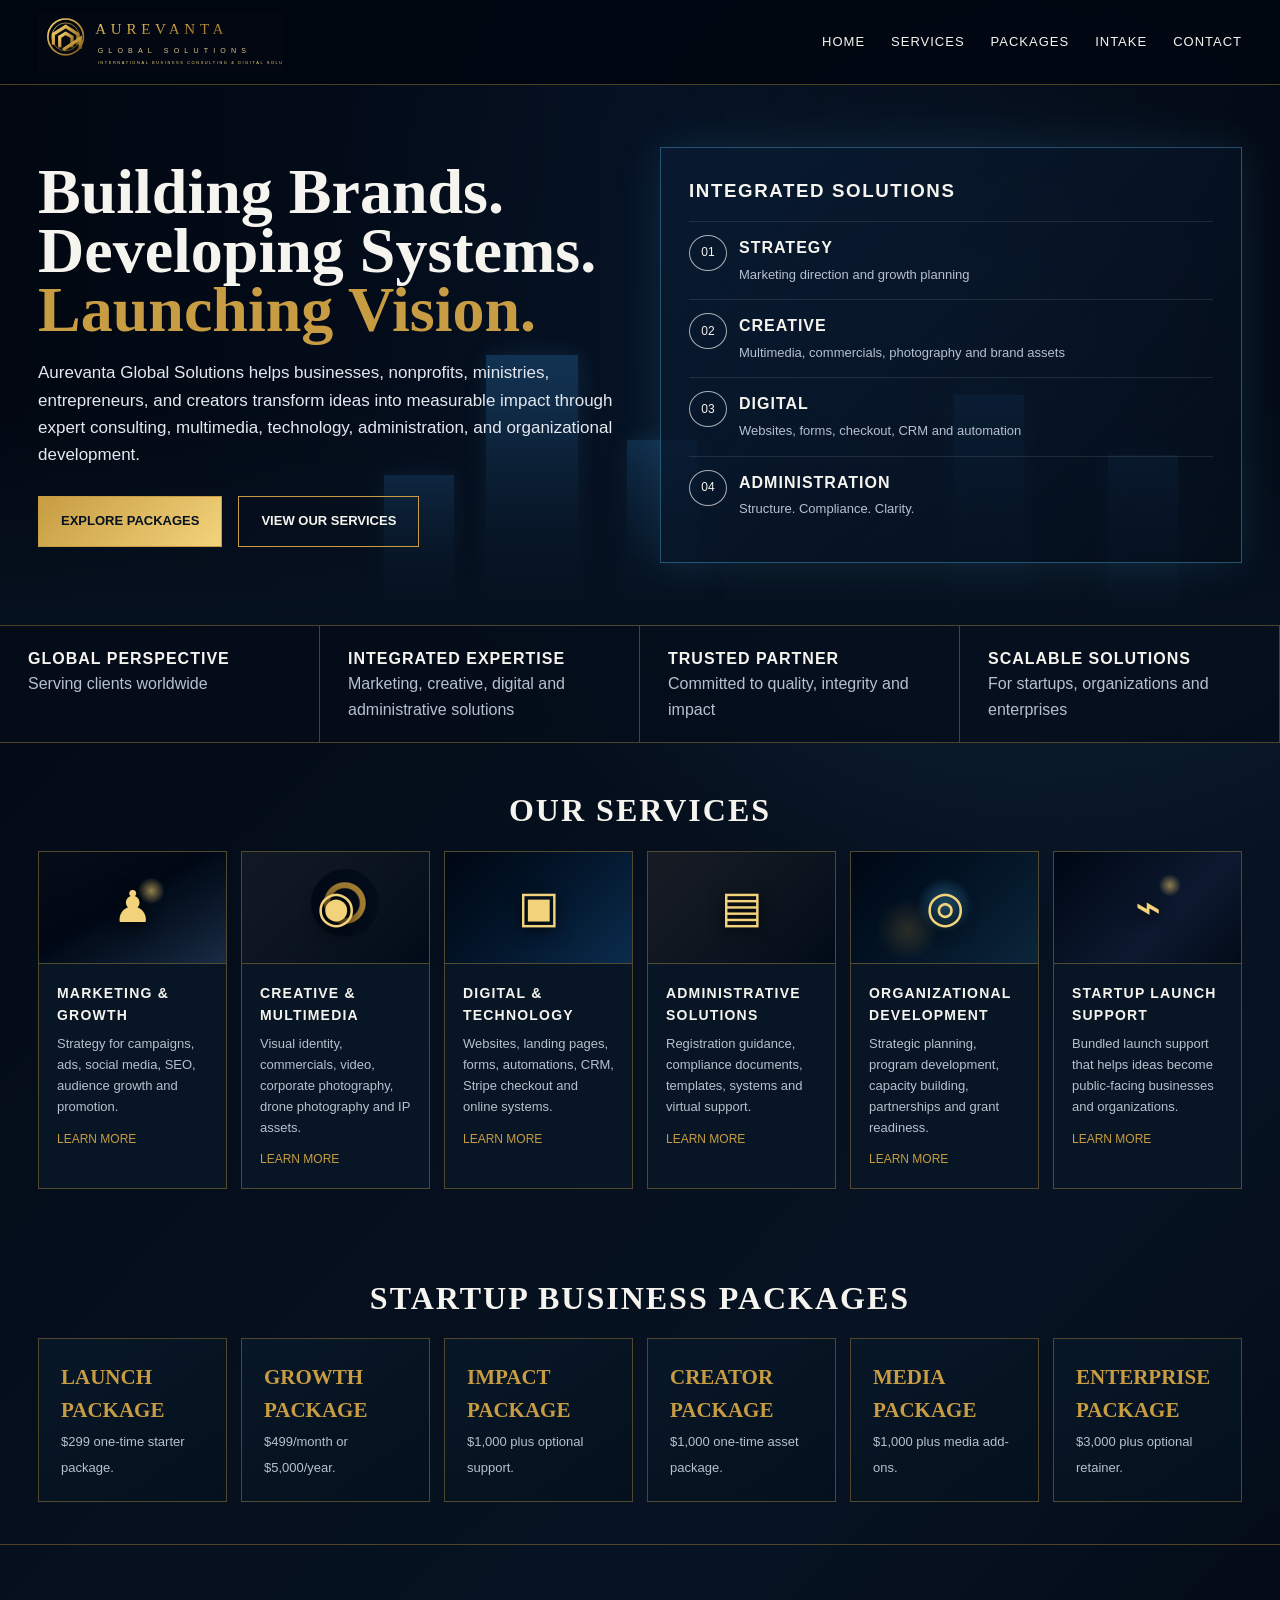
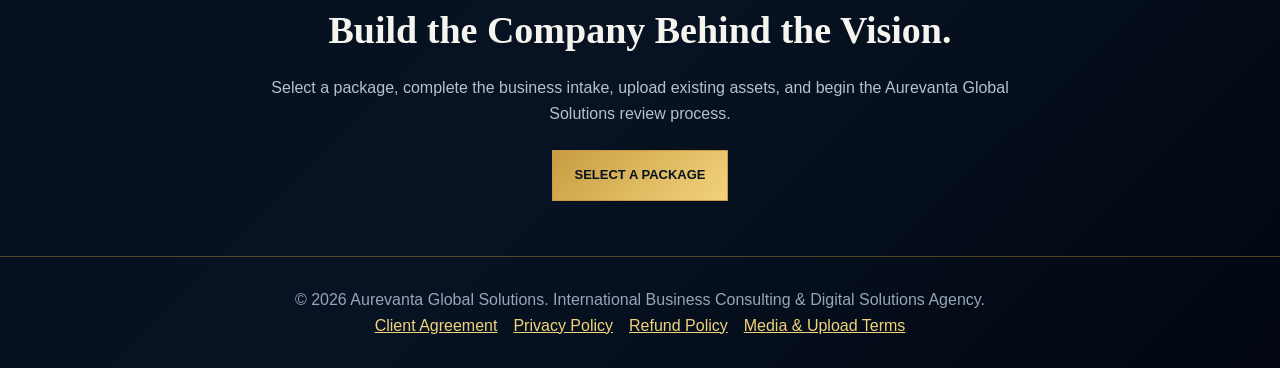
==== commit 02bbe5e3: "Add legal policy links to homepage" ====
--- a/index.html
+++ b/index.html
@@ -1 +1 @@
-<!DOCTYPE html><html lang="en"><head><meta charset="UTF-8"><meta name="viewport" content="width=device-width,initial-scale=1.0"><title>Aurevanta Global Solutions</title><link rel="stylesheet" href="global.css"></head><body><header class="top"><nav class="nav"><a class="brand" href="index.html"><img src="assets/logo.svg" alt="Aurevanta Global Solutions logo"><div><strong>AUREVANTA GLOBAL SOLUTIONS</strong><span>International Business Consulting & Digital Solutions Agency</span></div></a><div class="links"><a href="index.html">Home</a><a href="#services">Services</a><a href="packages.html">Packages</a><a href="packages.html#intake">Intake</a><a href="#contact">Contact</a></div></nav></header><main><section class="hero"><div class="buildings"><span></span><span></span><span></span><span></span><span></span></div><div class="hero-inner"><div class="copy"><h1>Building Brands.<br>Developing Systems.<br><em>Launching Vision.</em></h1><p>Aurevanta Global Solutions helps businesses, nonprofits, ministries, entrepreneurs, and creators transform ideas into measurable impact through expert consulting, multimedia, technology, administration, and organizational development.</p><div class="btns"><a class="btn primary" href="packages.html">Explore Packages</a><a class="btn" href="#services">View Our Services</a></div></div><div class="hud"><h3>Integrated Solutions</h3><div class="solution"><i>01</i><div><strong>Strategy</strong><span>Marketing direction and growth planning</span></div></div><div class="solution"><i>02</i><div><strong>Creative</strong><span>Multimedia, commercials, photography and brand assets</span></div></div><div class="solution"><i>03</i><div><strong>Digital</strong><span>Websites, forms, checkout, CRM and automation</span></div></div><div class="solution"><i>04</i><div><strong>Administration</strong><span>Structure. Compliance. Clarity.</span></div></div></div></div></section><section class="strip"><div class="strip-grid"><div class="strip-item"><strong>Global Perspective</strong><span>Serving clients worldwide</span></div><div class="strip-item"><strong>Integrated Expertise</strong><span>Marketing, creative, digital and administrative solutions</span></div><div class="strip-item"><strong>Trusted Partner</strong><span>Committed to quality, integrity and impact</span></div><div class="strip-item"><strong>Scalable Solutions</strong><span>For startups, organizations and enterprises</span></div></div></section><section id="services" class="section"><h2 class="title">Our Services</h2><div class="cards"><article class="card"><div class="thumb marketing"></div><div class="body"><h3>Marketing & Growth</h3><p>Strategy for campaigns, ads, social media, SEO, audience growth and promotion.</p><a href="services/marketing-growth.html">Learn More</a></div></article><article class="card"><div class="thumb creative"></div><div class="body"><h3>Creative & Multimedia</h3><p>Visual identity, commercials, video, corporate photography, drone photography and IP assets.</p><a href="services/creative-multimedia.html">Learn More</a></div></article><article class="card"><div class="thumb digital"></div><div class="body"><h3>Digital & Technology</h3><p>Websites, landing pages, forms, automations, CRM, Stripe checkout and online systems.</p><a href="services/digital-technology.html">Learn More</a></div></article><article class="card"><div class="thumb admin"></div><div class="body"><h3>Administrative Solutions</h3><p>Registration guidance, compliance documents, templates, systems and virtual support.</p><a href="services/administrative-solutions.html">Learn More</a></div></article><article class="card"><div class="thumb org"></div><div class="body"><h3>Organizational Development</h3><p>Strategic planning, program development, capacity building, partnerships and grant readiness.</p><a href="services/organizational-development.html">Learn More</a></div></article><article class="card"><div class="thumb startup"></div><div class="body"><h3>Startup Launch Support</h3><p>Bundled launch support that helps ideas become public-facing businesses and organizations.</p><a href="services/startup-launch.html">Learn More</a></div></article></div></section><section class="section"><h2 class="title">Startup Business Packages</h2><div class="cards"><a class="package" href="packages.html"><b>Launch Package</b><span>$299 one-time starter package.</span></a><a class="package" href="packages.html"><b>Growth Package</b><span>$499/month or $5,000/year.</span></a><a class="package" href="packages.html"><b>Impact Package</b><span>$1,000 plus optional support.</span></a><a class="package" href="packages.html"><b>Creator Package</b><span>$1,000 one-time asset package.</span></a><a class="package" href="packages.html"><b>Media Package</b><span>$1,000 plus media add-ons.</span></a><a class="package" href="packages.html"><b>Enterprise Package</b><span>$3,000 plus optional retainer.</span></a></div></section><section id="contact" class="cta"><h2>Build the Company Behind the Vision.</h2><p>Select a package, complete the business intake, upload existing assets, and begin the Aurevanta Global Solutions review process.</p><a class="btn primary" href="packages.html">Select a Package</a></section></main><footer>© 2026 Aurevanta Global Solutions. International Business Consulting & Digital Solutions Agency.</footer></body></html>+<!DOCTYPE html><html lang="en"><head><meta charset="UTF-8"><meta name="viewport" content="width=device-width,initial-scale=1.0"><title>Aurevanta Global Solutions</title><link rel="stylesheet" href="global.css"><style>.legal-links a{color:#f2d37b;text-decoration:underline;margin:0 8px}</style></head><body><header class="top"><nav class="nav"><a class="brand" href="index.html"><img src="assets/logo.svg" alt="Aurevanta Global Solutions logo"><div><strong>AUREVANTA GLOBAL SOLUTIONS</strong><span>International Business Consulting & Digital Solutions Agency</span></div></a><div class="links"><a href="index.html">Home</a><a href="#services">Services</a><a href="packages.html">Packages</a><a href="packages.html#intake">Intake</a><a href="#contact">Contact</a></div></nav></header><main><section class="hero"><div class="buildings"><span></span><span></span><span></span><span></span><span></span></div><div class="hero-inner"><div class="copy"><h1>Building Brands.<br>Developing Systems.<br><em>Launching Vision.</em></h1><p>Aurevanta Global Solutions helps businesses, nonprofits, ministries, entrepreneurs, and creators transform ideas into measurable impact through expert consulting, multimedia, technology, administration, and organizational development.</p><div class="btns"><a class="btn primary" href="packages.html">Explore Packages</a><a class="btn" href="#services">View Our Services</a></div></div><div class="hud"><h3>Integrated Solutions</h3><div class="solution"><i>01</i><div><strong>Strategy</strong><span>Marketing direction and growth planning</span></div></div><div class="solution"><i>02</i><div><strong>Creative</strong><span>Multimedia, commercials, photography and brand assets</span></div></div><div class="solution"><i>03</i><div><strong>Digital</strong><span>Websites, forms, checkout, CRM and automation</span></div></div><div class="solution"><i>04</i><div><strong>Administration</strong><span>Structure. Compliance. Clarity.</span></div></div></div></div></section><section class="strip"><div class="strip-grid"><div class="strip-item"><strong>Global Perspective</strong><span>Serving clients worldwide</span></div><div class="strip-item"><strong>Integrated Expertise</strong><span>Marketing, creative, digital and administrative solutions</span></div><div class="strip-item"><strong>Trusted Partner</strong><span>Committed to quality, integrity and impact</span></div><div class="strip-item"><strong>Scalable Solutions</strong><span>For startups, organizations and enterprises</span></div></div></section><section id="services" class="section"><h2 class="title">Our Services</h2><div class="cards"><article class="card"><div class="thumb marketing"></div><div class="body"><h3>Marketing & Growth</h3><p>Strategy for campaigns, ads, social media, SEO, audience growth and promotion.</p><a href="services/marketing-growth.html">Learn More</a></div></article><article class="card"><div class="thumb creative"></div><div class="body"><h3>Creative & Multimedia</h3><p>Visual identity, commercials, video, corporate photography, drone photography and IP assets.</p><a href="services/creative-multimedia.html">Learn More</a></div></article><article class="card"><div class="thumb digital"></div><div class="body"><h3>Digital & Technology</h3><p>Websites, landing pages, forms, automations, CRM, Stripe checkout and online systems.</p><a href="services/digital-technology.html">Learn More</a></div></article><article class="card"><div class="thumb admin"></div><div class="body"><h3>Administrative Solutions</h3><p>Registration guidance, compliance documents, templates, systems and virtual support.</p><a href="services/administrative-solutions.html">Learn More</a></div></article><article class="card"><div class="thumb org"></div><div class="body"><h3>Organizational Development</h3><p>Strategic planning, program development, capacity building, partnerships and grant readiness.</p><a href="services/organizational-development.html">Learn More</a></div></article><article class="card"><div class="thumb startup"></div><div class="body"><h3>Startup Launch Support</h3><p>Bundled launch support that helps ideas become public-facing businesses and organizations.</p><a href="services/startup-launch.html">Learn More</a></div></article></div></section><section class="section"><h2 class="title">Startup Business Packages</h2><div class="cards"><a class="package" href="packages.html"><b>Launch Package</b><span>$299 one-time starter package.</span></a><a class="package" href="packages.html"><b>Growth Package</b><span>$499/month or $5,000/year.</span></a><a class="package" href="packages.html"><b>Impact Package</b><span>$1,000 plus optional support.</span></a><a class="package" href="packages.html"><b>Creator Package</b><span>$1,000 one-time asset package.</span></a><a class="package" href="packages.html"><b>Media Package</b><span>$1,000 plus media add-ons.</span></a><a class="package" href="packages.html"><b>Enterprise Package</b><span>$3,000 plus optional retainer.</span></a></div></section><section id="contact" class="cta"><h2>Build the Company Behind the Vision.</h2><p>Select a package, complete the business intake, upload existing assets, and begin the Aurevanta Global Solutions review process.</p><a class="btn primary" href="packages.html">Select a Package</a></section></main><footer>© 2026 Aurevanta Global Solutions. International Business Consulting & Digital Solutions Agency.<div class="legal-links"><a href="legal/client-service-agreement.html">Client Agreement</a><a href="legal/privacy-policy.html">Privacy Policy</a><a href="legal/refund-cancellation-policy.html">Refund Policy</a><a href="legal/media-upload-authorization.html">Media & Upload Terms</a></div></footer></body></html>
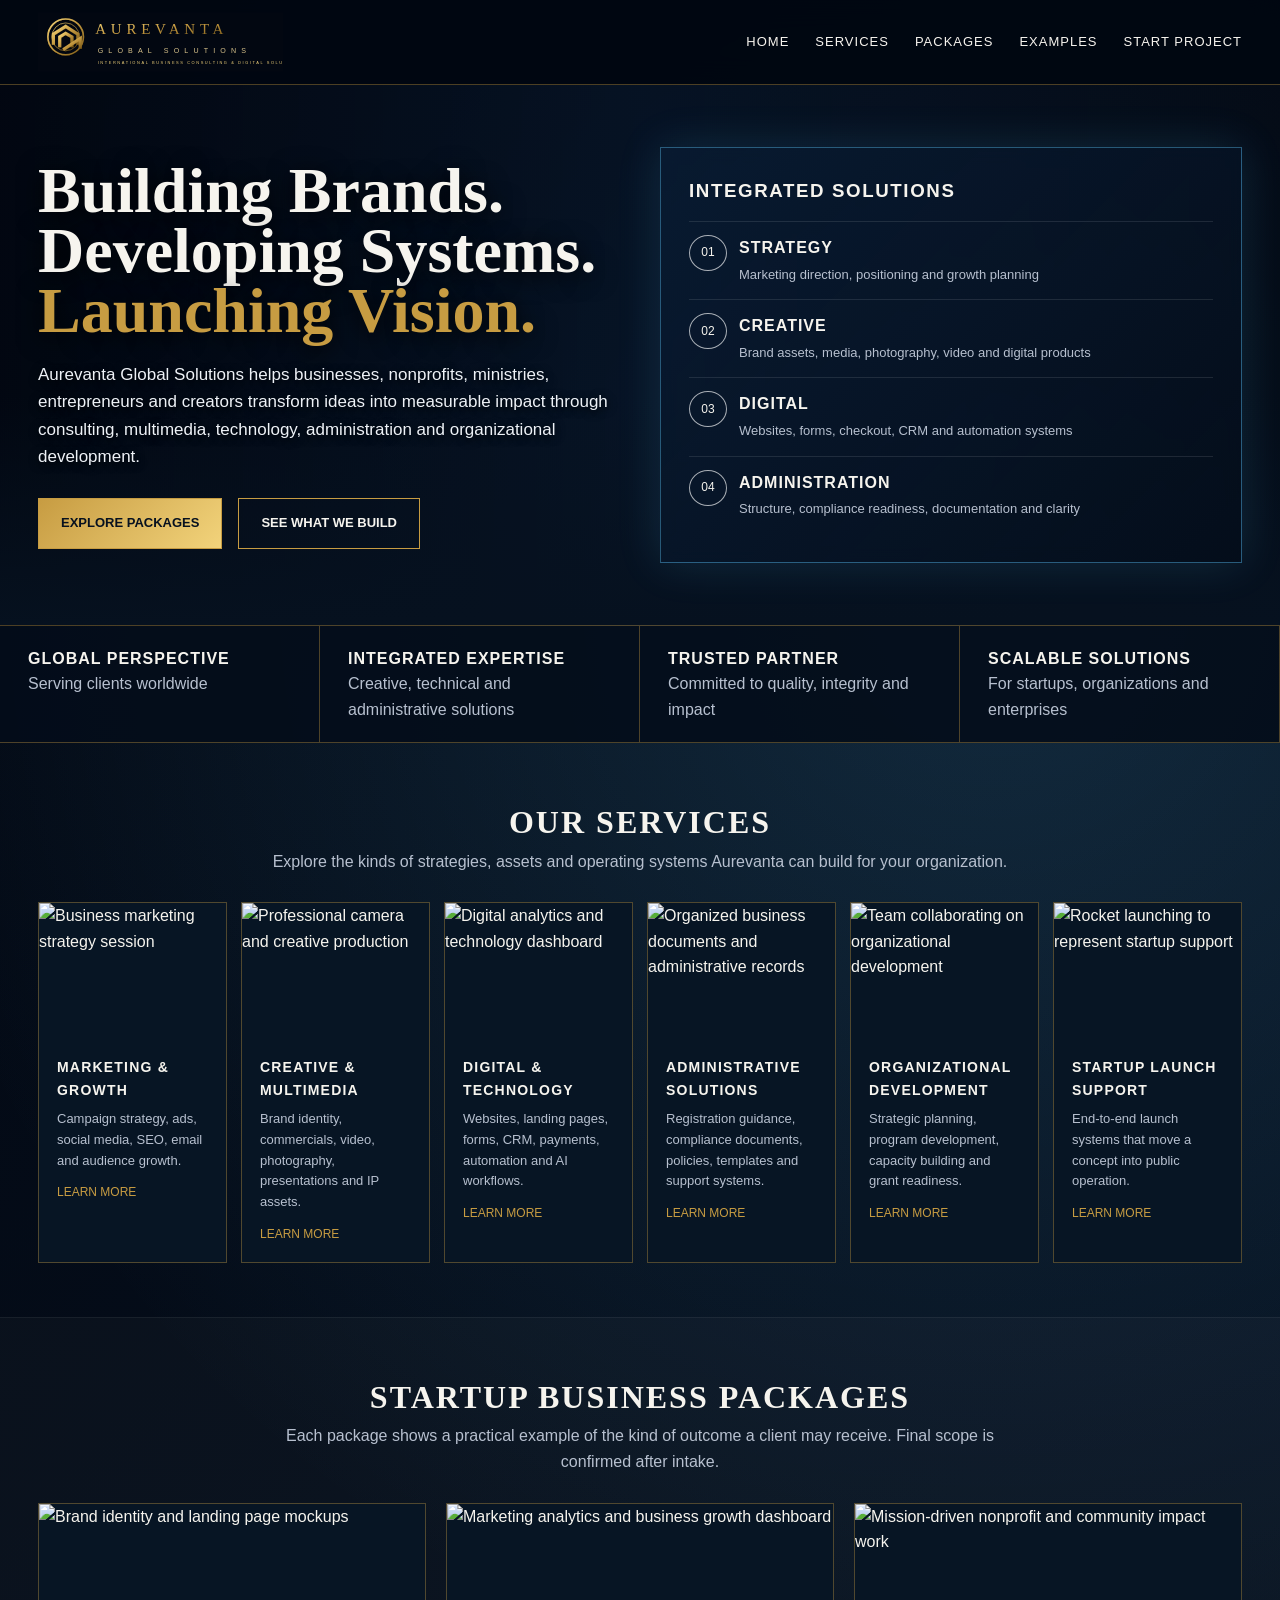
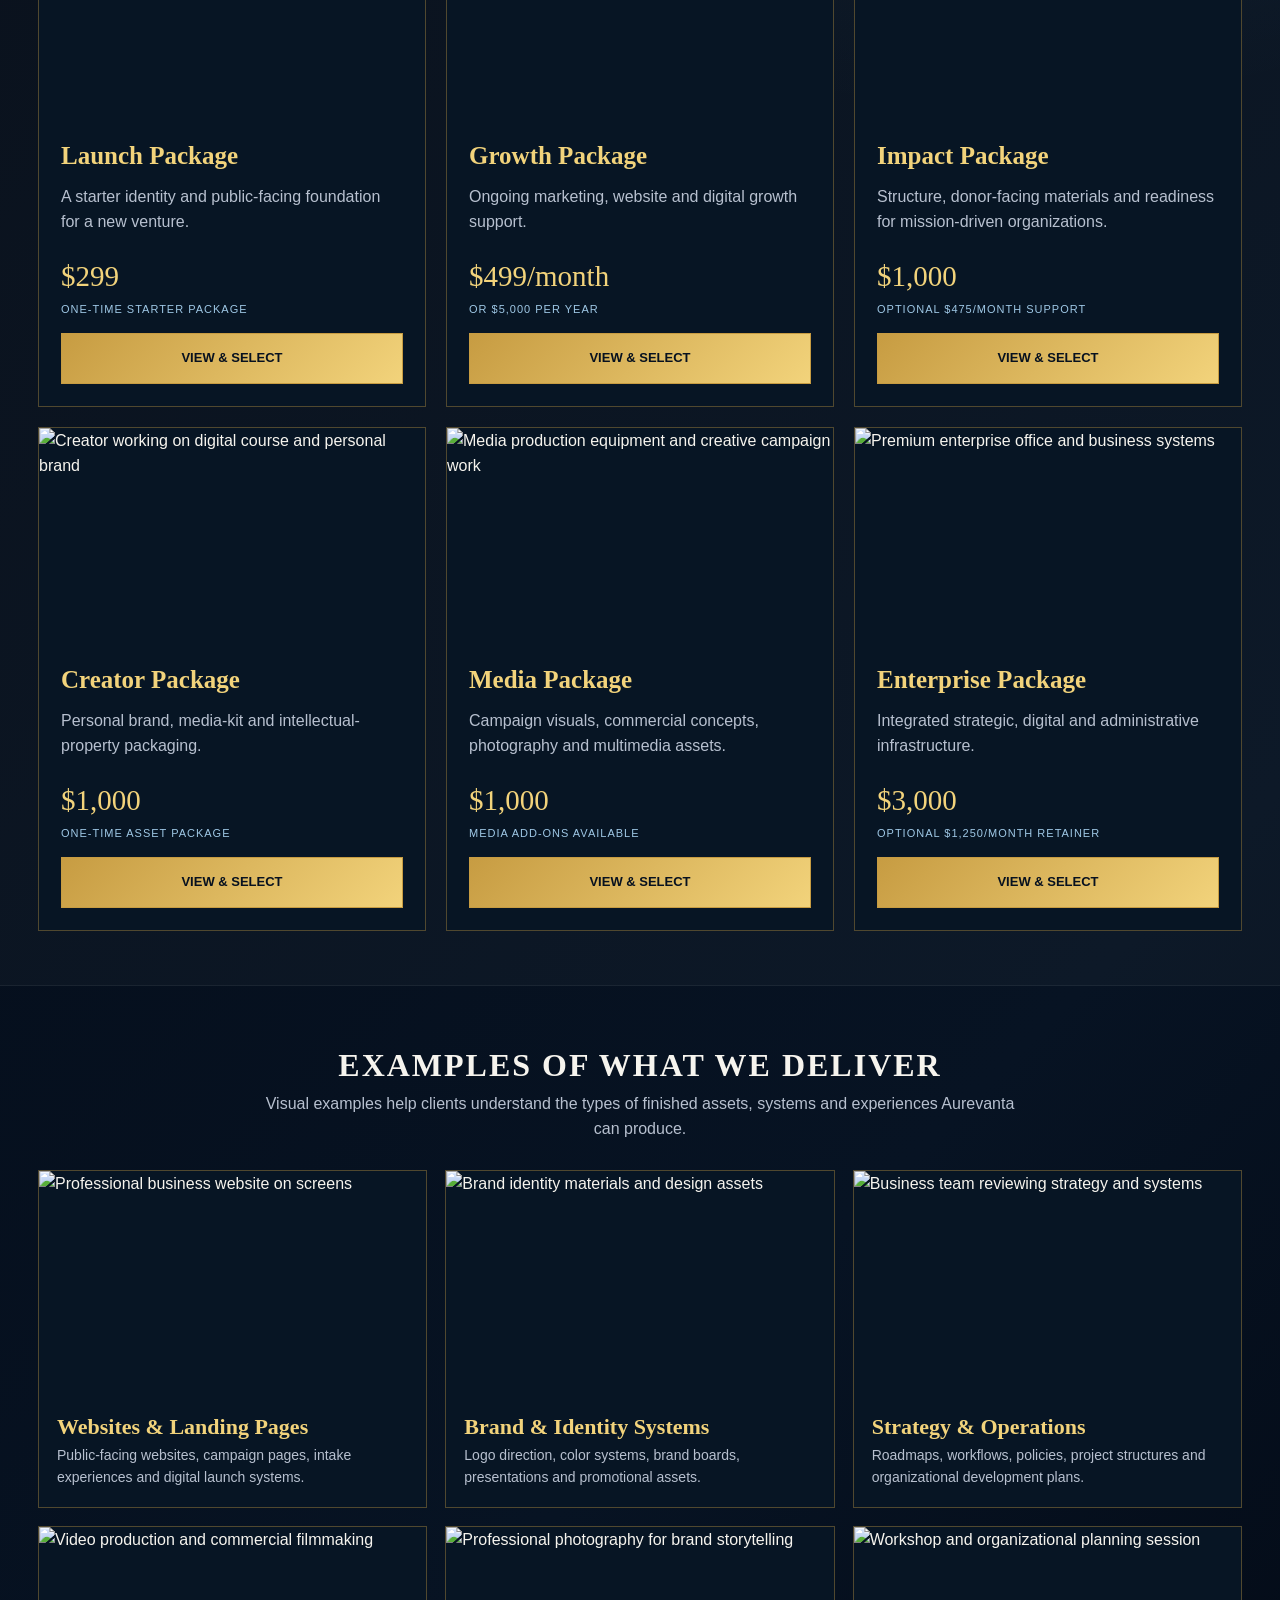
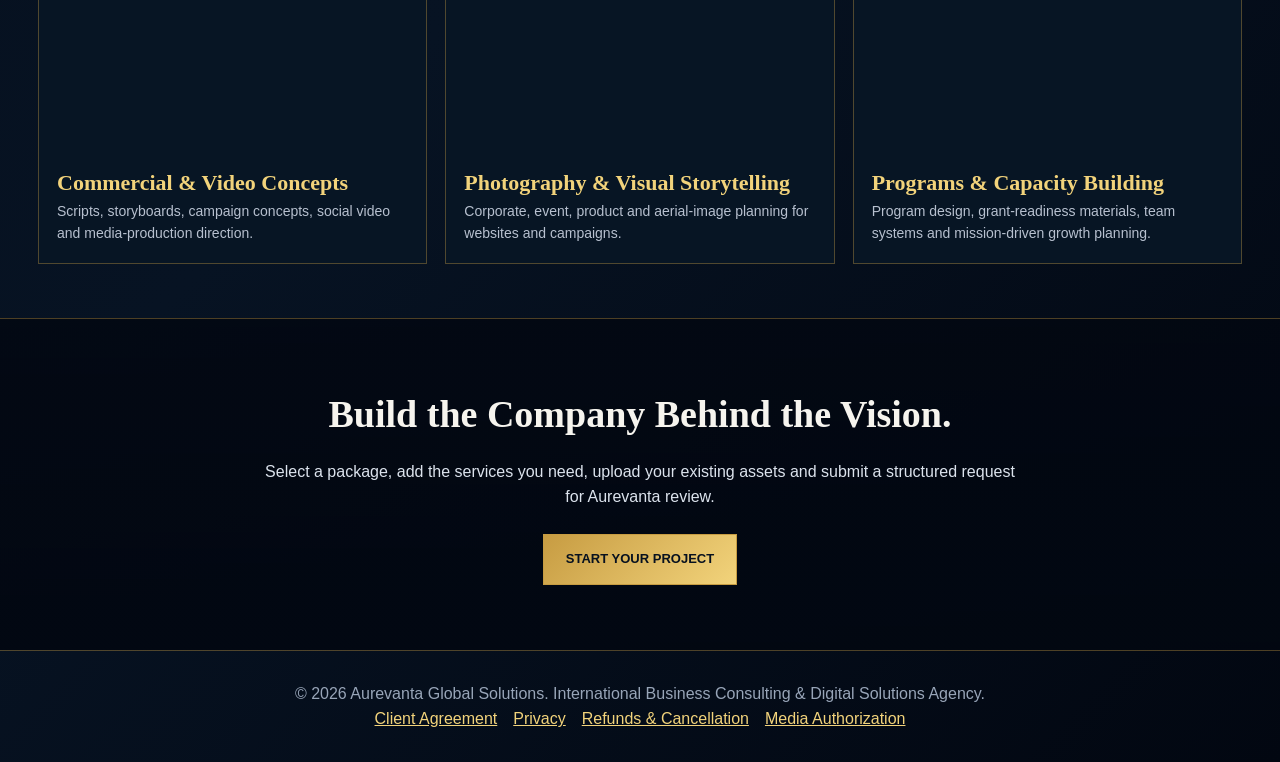
==== commit 68536451: "Add visual package examples and portfolio imagery" ====
--- a/index.html
+++ b/index.html
@@ -1 +1 @@
-<!DOCTYPE html><html lang="en"><head><meta charset="UTF-8"><meta name="viewport" content="width=device-width,initial-scale=1.0"><title>Aurevanta Global Solutions</title><link rel="stylesheet" href="global.css"><style>.legal-links a{color:#f2d37b;text-decoration:underline;margin:0 8px}</style></head><body><header class="top"><nav class="nav"><a class="brand" href="index.html"><img src="assets/logo.svg" alt="Aurevanta Global Solutions logo"><div><strong>AUREVANTA GLOBAL SOLUTIONS</strong><span>International Business Consulting & Digital Solutions Agency</span></div></a><div class="links"><a href="index.html">Home</a><a href="#services">Services</a><a href="packages.html">Packages</a><a href="packages.html#intake">Intake</a><a href="#contact">Contact</a></div></nav></header><main><section class="hero"><div class="buildings"><span></span><span></span><span></span><span></span><span></span></div><div class="hero-inner"><div class="copy"><h1>Building Brands.<br>Developing Systems.<br><em>Launching Vision.</em></h1><p>Aurevanta Global Solutions helps businesses, nonprofits, ministries, entrepreneurs, and creators transform ideas into measurable impact through expert consulting, multimedia, technology, administration, and organizational development.</p><div class="btns"><a class="btn primary" href="packages.html">Explore Packages</a><a class="btn" href="#services">View Our Services</a></div></div><div class="hud"><h3>Integrated Solutions</h3><div class="solution"><i>01</i><div><strong>Strategy</strong><span>Marketing direction and growth planning</span></div></div><div class="solution"><i>02</i><div><strong>Creative</strong><span>Multimedia, commercials, photography and brand assets</span></div></div><div class="solution"><i>03</i><div><strong>Digital</strong><span>Websites, forms, checkout, CRM and automation</span></div></div><div class="solution"><i>04</i><div><strong>Administration</strong><span>Structure. Compliance. Clarity.</span></div></div></div></div></section><section class="strip"><div class="strip-grid"><div class="strip-item"><strong>Global Perspective</strong><span>Serving clients worldwide</span></div><div class="strip-item"><strong>Integrated Expertise</strong><span>Marketing, creative, digital and administrative solutions</span></div><div class="strip-item"><strong>Trusted Partner</strong><span>Committed to quality, integrity and impact</span></div><div class="strip-item"><strong>Scalable Solutions</strong><span>For startups, organizations and enterprises</span></div></div></section><section id="services" class="section"><h2 class="title">Our Services</h2><div class="cards"><article class="card"><div class="thumb marketing"></div><div class="body"><h3>Marketing & Growth</h3><p>Strategy for campaigns, ads, social media, SEO, audience growth and promotion.</p><a href="services/marketing-growth.html">Learn More</a></div></article><article class="card"><div class="thumb creative"></div><div class="body"><h3>Creative & Multimedia</h3><p>Visual identity, commercials, video, corporate photography, drone photography and IP assets.</p><a href="services/creative-multimedia.html">Learn More</a></div></article><article class="card"><div class="thumb digital"></div><div class="body"><h3>Digital & Technology</h3><p>Websites, landing pages, forms, automations, CRM, Stripe checkout and online systems.</p><a href="services/digital-technology.html">Learn More</a></div></article><article class="card"><div class="thumb admin"></div><div class="body"><h3>Administrative Solutions</h3><p>Registration guidance, compliance documents, templates, systems and virtual support.</p><a href="services/administrative-solutions.html">Learn More</a></div></article><article class="card"><div class="thumb org"></div><div class="body"><h3>Organizational Development</h3><p>Strategic planning, program development, capacity building, partnerships and grant readiness.</p><a href="services/organizational-development.html">Learn More</a></div></article><article class="card"><div class="thumb startup"></div><div class="body"><h3>Startup Launch Support</h3><p>Bundled launch support that helps ideas become public-facing businesses and organizations.</p><a href="services/startup-launch.html">Learn More</a></div></article></div></section><section class="section"><h2 class="title">Startup Business Packages</h2><div class="cards"><a class="package" href="packages.html"><b>Launch Package</b><span>$299 one-time starter package.</span></a><a class="package" href="packages.html"><b>Growth Package</b><span>$499/month or $5,000/year.</span></a><a class="package" href="packages.html"><b>Impact Package</b><span>$1,000 plus optional support.</span></a><a class="package" href="packages.html"><b>Creator Package</b><span>$1,000 one-time asset package.</span></a><a class="package" href="packages.html"><b>Media Package</b><span>$1,000 plus media add-ons.</span></a><a class="package" href="packages.html"><b>Enterprise Package</b><span>$3,000 plus optional retainer.</span></a></div></section><section id="contact" class="cta"><h2>Build the Company Behind the Vision.</h2><p>Select a package, complete the business intake, upload existing assets, and begin the Aurevanta Global Solutions review process.</p><a class="btn primary" href="packages.html">Select a Package</a></section></main><footer>© 2026 Aurevanta Global Solutions. International Business Consulting & Digital Solutions Agency.<div class="legal-links"><a href="legal/client-service-agreement.html">Client Agreement</a><a href="legal/privacy-policy.html">Privacy Policy</a><a href="legal/refund-cancellation-policy.html">Refund Policy</a><a href="legal/media-upload-authorization.html">Media & Upload Terms</a></div></footer></body></html>+<!DOCTYPE html><html lang="en"><head><meta charset="UTF-8"><meta name="viewport" content="width=device-width,initial-scale=1.0"><title>Aurevanta Global Solutions</title><meta name="description" content="Aurevanta Global Solutions provides strategy, creative media, digital systems, administration, organizational development and startup launch support."><link rel="stylesheet" href="global.css"></head><body><header class="top"><nav class="nav"><a class="brand" href="index.html"><img src="assets/logo.svg" alt="Aurevanta Global Solutions logo"></a><div class="links"><a href="index.html">Home</a><a href="#services">Services</a><a href="#packages">Packages</a><a href="#examples">Examples</a><a href="packages.html#intake">Start Project</a></div></nav></header><main><section class="hero"><div class="hero-inner"><div class="copy"><h1>Building Brands.<br>Developing Systems.<br><em>Launching Vision.</em></h1><p>Aurevanta Global Solutions helps businesses, nonprofits, ministries, entrepreneurs and creators transform ideas into measurable impact through consulting, multimedia, technology, administration and organizational development.</p><div class="btns"><a class="btn primary" href="packages.html">Explore Packages</a><a class="btn" href="#examples">See What We Build</a></div></div><div class="hud"><h3>Integrated Solutions</h3><div class="solution"><i>01</i><div><strong>Strategy</strong><span>Marketing direction, positioning and growth planning</span></div></div><div class="solution"><i>02</i><div><strong>Creative</strong><span>Brand assets, media, photography, video and digital products</span></div></div><div class="solution"><i>03</i><div><strong>Digital</strong><span>Websites, forms, checkout, CRM and automation systems</span></div></div><div class="solution"><i>04</i><div><strong>Administration</strong><span>Structure, compliance readiness, documentation and clarity</span></div></div></div></div></section><section class="strip"><div class="strip-grid"><div class="strip-item"><strong>Global Perspective</strong><span>Serving clients worldwide</span></div><div class="strip-item"><strong>Integrated Expertise</strong><span>Creative, technical and administrative solutions</span></div><div class="strip-item"><strong>Trusted Partner</strong><span>Committed to quality, integrity and impact</span></div><div class="strip-item"><strong>Scalable Solutions</strong><span>For startups, organizations and enterprises</span></div></div></section><section id="services" class="section"><h2 class="title">Our Services</h2><p class="subtitle">Explore the kinds of strategies, assets and operating systems Aurevanta can build for your organization.</p><div class="cards"><article class="card"><img class="card-image" src="https://images.unsplash.com/photo-1454165804606-c3d57bc86b40?auto=format&fit=crop&w=700&q=80" alt="Business marketing strategy session" loading="lazy"><div class="body"><h3>Marketing & Growth</h3><p>Campaign strategy, ads, social media, SEO, email and audience growth.</p><a href="services/marketing-growth.html">Learn More</a></div></article><article class="card"><img class="card-image" src="https://images.unsplash.com/photo-1516035069371-29a1b244cc32?auto=format&fit=crop&w=700&q=80" alt="Professional camera and creative production" loading="lazy"><div class="body"><h3>Creative & Multimedia</h3><p>Brand identity, commercials, video, photography, presentations and IP assets.</p><a href="services/creative-multimedia.html">Learn More</a></div></article><article class="card"><img class="card-image" src="https://images.unsplash.com/photo-1460925895917-afdab827c52f?auto=format&fit=crop&w=700&q=80" alt="Digital analytics and technology dashboard" loading="lazy"><div class="body"><h3>Digital & Technology</h3><p>Websites, landing pages, forms, CRM, payments, automation and AI workflows.</p><a href="services/digital-technology.html">Learn More</a></div></article><article class="card"><img class="card-image" src="https://images.unsplash.com/photo-1450101499163-c8848c66ca85?auto=format&fit=crop&w=700&q=80" alt="Organized business documents and administrative records" loading="lazy"><div class="body"><h3>Administrative Solutions</h3><p>Registration guidance, compliance documents, policies, templates and support systems.</p><a href="services/administrative-solutions.html">Learn More</a></div></article><article class="card"><img class="card-image" src="https://images.unsplash.com/photo-1521737711867-e3b97375f902?auto=format&fit=crop&w=700&q=80" alt="Team collaborating on organizational development" loading="lazy"><div class="body"><h3>Organizational Development</h3><p>Strategic planning, program development, capacity building and grant readiness.</p><a href="services/organizational-development.html">Learn More</a></div></article><article class="card"><img class="card-image" src="https://images.unsplash.com/photo-1446776811953-b23d57bd21aa?auto=format&fit=crop&w=700&q=80" alt="Rocket launching to represent startup support" loading="lazy"><div class="body"><h3>Startup Launch Support</h3><p>End-to-end launch systems that move a concept into public operation.</p><a href="services/startup-launch.html">Learn More</a></div></article></div></section><section id="packages" class="section alt"><div class="section-inner"><h2 class="title">Startup Business Packages</h2><p class="subtitle">Each package shows a practical example of the kind of outcome a client may receive. Final scope is confirmed after intake.</p><div class="package-grid"><article class="package-showcase"><img class="package-image" src="https://images.unsplash.com/photo-1523726491678-bf852e717f6a?auto=format&fit=crop&w=900&q=82" alt="Brand identity and landing page mockups" loading="lazy"><div class="package-content"><h3>Launch Package</h3><p>A starter identity and public-facing foundation for a new venture.</p><div class="package-price">$299</div><div class="package-type">One-time starter package</div><a class="btn primary" href="packages.html?package=launch">View & Select</a></div></article><article class="package-showcase"><img class="package-image" src="https://images.unsplash.com/photo-1551288049-bebda4e38f71?auto=format&fit=crop&w=900&q=82" alt="Marketing analytics and business growth dashboard" loading="lazy"><div class="package-content"><h3>Growth Package</h3><p>Ongoing marketing, website and digital growth support.</p><div class="package-price">$499/month</div><div class="package-type">Or $5,000 per year</div><a class="btn primary" href="packages.html?package=growth">View & Select</a></div></article><article class="package-showcase"><img class="package-image" src="https://images.unsplash.com/photo-1559027615-cd4628902d4a?auto=format&fit=crop&w=900&q=82" alt="Mission-driven nonprofit and community impact work" loading="lazy"><div class="package-content"><h3>Impact Package</h3><p>Structure, donor-facing materials and readiness for mission-driven organizations.</p><div class="package-price">$1,000</div><div class="package-type">Optional $475/month support</div><a class="btn primary" href="packages.html?package=impact">View & Select</a></div></article><article class="package-showcase"><img class="package-image" src="https://images.unsplash.com/photo-1516321318423-f06f85e504b3?auto=format&fit=crop&w=900&q=82" alt="Creator working on digital course and personal brand" loading="lazy"><div class="package-content"><h3>Creator Package</h3><p>Personal brand, media-kit and intellectual-property packaging.</p><div class="package-price">$1,000</div><div class="package-type">One-time asset package</div><a class="btn primary" href="packages.html?package=creator">View & Select</a></div></article><article class="package-showcase"><img class="package-image" src="https://images.unsplash.com/photo-1492619375914-88005aa9e8fb?auto=format&fit=crop&w=900&q=82" alt="Media production equipment and creative campaign work" loading="lazy"><div class="package-content"><h3>Media Package</h3><p>Campaign visuals, commercial concepts, photography and multimedia assets.</p><div class="package-price">$1,000</div><div class="package-type">Media add-ons available</div><a class="btn primary" href="packages.html?package=media">View & Select</a></div></article><article class="package-showcase"><img class="package-image" src="https://images.unsplash.com/photo-1497366811353-6870744d04b2?auto=format&fit=crop&w=900&q=82" alt="Premium enterprise office and business systems" loading="lazy"><div class="package-content"><h3>Enterprise Package</h3><p>Integrated strategic, digital and administrative infrastructure.</p><div class="package-price">$3,000</div><div class="package-type">Optional $1,250/month retainer</div><a class="btn primary" href="packages.html?package=enterprise">View & Select</a></div></article></div></div></section><section id="examples" class="section"><h2 class="title">Examples of What We Deliver</h2><p class="subtitle">Visual examples help clients understand the types of finished assets, systems and experiences Aurevanta can produce.</p><div class="gallery-grid"><article class="gallery-card"><img class="gallery-image" src="https://images.unsplash.com/photo-1524758631624-e2822e304c36?auto=format&fit=crop&w=900&q=80" alt="Professional business website on screens" loading="lazy"><div class="gallery-content"><h3>Websites & Landing Pages</h3><p>Public-facing websites, campaign pages, intake experiences and digital launch systems.</p></div></article><article class="gallery-card"><img class="gallery-image" src="https://images.unsplash.com/photo-1561070791-2526d30994b5?auto=format&fit=crop&w=900&q=80" alt="Brand identity materials and design assets" loading="lazy"><div class="gallery-content"><h3>Brand & Identity Systems</h3><p>Logo direction, color systems, brand boards, presentations and promotional assets.</p></div></article><article class="gallery-card"><img class="gallery-image" src="https://images.unsplash.com/photo-1556761175-b413da4baf72?auto=format&fit=crop&w=900&q=80" alt="Business team reviewing strategy and systems" loading="lazy"><div class="gallery-content"><h3>Strategy & Operations</h3><p>Roadmaps, workflows, policies, project structures and organizational development plans.</p></div></article><article class="gallery-card"><img class="gallery-image" src="https://images.unsplash.com/photo-1485846234645-a62644f84728?auto=format&fit=crop&w=900&q=80" alt="Video production and commercial filmmaking" loading="lazy"><div class="gallery-content"><h3>Commercial & Video Concepts</h3><p>Scripts, storyboards, campaign concepts, social video and media-production direction.</p></div></article><article class="gallery-card"><img class="gallery-image" src="https://images.unsplash.com/photo-1500530855697-b586d89ba3ee?auto=format&fit=crop&w=900&q=80" alt="Professional photography for brand storytelling" loading="lazy"><div class="gallery-content"><h3>Photography & Visual Storytelling</h3><p>Corporate, event, product and aerial-image planning for websites and campaigns.</p></div></article><article class="gallery-card"><img class="gallery-image" src="https://images.unsplash.com/photo-1552664730-d307ca884978?auto=format&fit=crop&w=900&q=80" alt="Workshop and organizational planning session" loading="lazy"><div class="gallery-content"><h3>Programs & Capacity Building</h3><p>Program design, grant-readiness materials, team systems and mission-driven growth planning.</p></div></article></div></section><section id="contact" class="cta"><h2>Build the Company Behind the Vision.</h2><p>Select a package, add the services you need, upload your existing assets and submit a structured request for Aurevanta review.</p><a class="btn primary" href="packages.html">Start Your Project</a></section></main><footer><p>© 2026 Aurevanta Global Solutions. International Business Consulting & Digital Solutions Agency.</p><p class="legal-footer"><a href="legal/client-service-agreement.html">Client Agreement</a><a href="legal/privacy-policy.html">Privacy</a><a href="legal/refund-cancellation-policy.html">Refunds & Cancellation</a><a href="legal/media-upload-authorization.html">Media Authorization</a></p></footer></body></html>
--- a/global.css
+++ b/global.css
@@ -1 +1 @@
-:root{--gold:#c79c42;--gold2:#f2d37b;--light:#f6f4ee;--muted:#b7c0cf;--blue:#5cc8ff;--line:rgba(199,156,66,.38);--navy:#020711;--panel:#071524}*{box-sizing:border-box;margin:0;padding:0}body{font-family:Segoe UI,Arial,sans-serif;background:radial-gradient(circle at 78% 15%,rgba(92,200,255,.18),transparent 32%),linear-gradient(135deg,#020711,#071323 70%,#020711);color:var(--light);line-height:1.6}a{text-decoration:none;color:inherit}.top{position:sticky;top:0;background:rgba(1,7,17,.96);border-bottom:1px solid var(--line);z-index:5}.nav{max-width:1450px;margin:auto;height:84px;padding:0 38px;display:flex;align-items:center;justify-content:space-between}.brand{display:flex;gap:14px;align-items:center}.brand img{width:245px;height:60px;object-fit:contain}.brand div{display:none}.links{display:flex;gap:26px;text-transform:uppercase;font-size:13px;letter-spacing:1px}.links a:hover{color:var(--gold)}.hero{min-height:470px;position:relative;overflow:hidden;border-bottom:1px solid var(--line);background:linear-gradient(90deg,rgba(2,7,17,.95),rgba(5,17,35,.78),rgba(2,7,17,.86)),radial-gradient(circle at 74% 50%,rgba(92,200,255,.22),transparent 28%)}.hero:after{content:"";position:absolute;inset:auto 0 0 0;height:230px;background:linear-gradient(to top,#06111f,transparent)}.buildings span{position:absolute;bottom:0;width:70px;background:linear-gradient(to top,#071525,#123252);box-shadow:0 0 22px rgba(91,189,255,.12)}.buildings span:nth-child(1){left:30%;height:150px}.buildings span:nth-child(2){left:38%;height:270px;width:92px}.buildings span:nth-child(3){left:49%;height:185px}.buildings span:nth-child(4){right:20%;height:230px}.buildings span:nth-child(5){right:8%;height:170px}.hero-inner{max-width:1360px;margin:auto;min-height:470px;padding:62px 38px;display:grid;grid-template-columns:1fr 1fr;gap:40px;align-items:center;position:relative;z-index:2}.copy h1{font-family:Georgia,serif;font-size:clamp(42px,5vw,70px);line-height:.92;margin-bottom:20px}.copy em{font-style:normal;color:var(--gold)}.copy p{color:#e4e8ef;font-size:17px;max-width:590px;margin-bottom:28px}.btns{display:flex;gap:16px;flex-wrap:wrap}.btn{border:1px solid var(--gold);padding:14px 22px;text-transform:uppercase;font-size:13px;font-weight:700;display:inline-block;cursor:pointer}.primary{background:linear-gradient(135deg,var(--gold),var(--gold2));color:#07111f}.hud{border:1px solid rgba(92,200,255,.35);background:linear-gradient(135deg,rgba(9,27,50,.84),rgba(4,13,26,.6));padding:28px;box-shadow:0 0 42px rgba(92,200,255,.12)}.hud h3{text-transform:uppercase;letter-spacing:1.6px;margin-bottom:15px}.solution{border-top:1px solid rgba(255,255,255,.1);padding:13px 0;display:grid;grid-template-columns:38px 1fr;gap:12px}.solution i{border:1px solid rgba(255,255,255,.65);border-radius:50%;height:36px;display:grid;place-items:center;font-style:normal;font-size:12px}.solution strong{display:block;text-transform:uppercase;letter-spacing:1px}.solution span{color:var(--muted);font-size:13px}.strip{border-bottom:1px solid var(--line);background:rgba(4,13,26,.82)}.strip-grid{max-width:1360px;margin:auto;display:grid;grid-template-columns:repeat(4,1fr)}.strip-item{padding:20px 28px;border-right:1px solid var(--line)}.strip-item strong{display:block;text-transform:uppercase;letter-spacing:1px}.strip-item span{color:var(--muted)}.section{max-width:1450px;margin:auto;padding:42px 38px}.title{text-align:center;margin-bottom:22px;font-family:Georgia,serif;text-transform:uppercase;letter-spacing:2px;font-size:26px}.cards{display:grid;grid-template-columns:repeat(6,1fr);gap:14px}.card{border:1px solid var(--line);background:#071524;min-height:250px;display:flex;flex-direction:column;overflow:hidden}.thumb{height:112px;position:relative;display:grid;place-items:center;border-bottom:1px solid var(--line);overflow:hidden;background:#091827}.thumb:before{content:"";position:absolute;inset:0;background:linear-gradient(135deg,rgba(2,7,17,.36),rgba(2,7,17,.06)),var(--art);background-size:cover;background-position:center;filter:saturate(1.05) contrast(1.05)}.thumb:after{content:var(--icon);position:relative;z-index:1;color:var(--gold2);font-size:44px;text-shadow:0 3px 16px #000}.thumb.marketing{--icon:"♟";--art:radial-gradient(circle at 60% 35%,rgba(242,211,123,.75),transparent 10%),linear-gradient(150deg,#101822,#07101c 45%,#20334a)}.thumb.creative{--icon:"◉";--art:radial-gradient(circle at 55% 46%,#0b1320 0 12%,#c79c42 13% 17%,#0b1320 18% 28%,transparent 29%),linear-gradient(135deg,#222b34,#07101c)}.thumb.digital{--icon:"▣";--art:linear-gradient(135deg,#07101c,#123252),repeating-linear-gradient(90deg,rgba(92,200,255,.24) 0 2px,transparent 2px 18px)}.thumb.admin{--icon:"▤";--art:linear-gradient(135deg,#2a2f35,#07101c),repeating-linear-gradient(0deg,rgba(255,255,255,.18) 0 4px,transparent 4px 18px)}.thumb.org{--icon:"◎";--art:radial-gradient(circle at 50% 48%,rgba(92,200,255,.55),transparent 25%),radial-gradient(circle at 30% 70%,rgba(199,156,66,.25),transparent 20%),linear-gradient(135deg,#06111f,#132c40)}.thumb.startup{--icon:"⌁";--art:radial-gradient(circle at 62% 30%,rgba(242,211,123,.7),transparent 8%),linear-gradient(135deg,#06111f,#172339 60%,#07101c)}.body{padding:18px}.body h3{text-transform:uppercase;font-size:14px;letter-spacing:1.2px;margin-bottom:8px}.body p{color:var(--muted);font-size:13px}.body a{display:block;margin-top:12px;color:var(--gold);text-transform:uppercase;font-size:12px}.package{border:1px solid var(--line);background:linear-gradient(145deg,#081727,#04101d);padding:22px}.package b{display:block;color:var(--gold);font-family:Georgia,serif;font-size:21px;text-transform:uppercase}.package span{color:var(--muted);font-size:13px}.cta{text-align:center;padding:55px 28px;border-top:1px solid var(--line)}.cta h2{font-family:Georgia,serif;font-size:38px;margin-bottom:14px}.cta p{color:var(--muted);max-width:760px;margin:0 auto 24px}.wrap{max-width:1260px;margin:auto;padding:0 28px}.service-hero{padding:72px 0 48px;border-bottom:1px solid var(--line);background:linear-gradient(90deg,rgba(2,7,17,.8),rgba(7,19,35,.55))}.kicker{color:var(--gold);text-transform:uppercase;letter-spacing:3px;font-size:13px;font-weight:700;margin-bottom:14px}.service-hero h1{font-family:Georgia,serif;font-size:clamp(42px,6vw,70px);line-height:.96;margin-bottom:20px;max-width:940px}.lead{color:#e4e8ef;max-width:850px;font-size:18px}.grid{display:grid;grid-template-columns:repeat(3,1fr);gap:18px}.info{border:1px solid var(--line);background:rgba(255,255,255,.045);padding:24px}.info h3{font-family:Georgia,serif;color:var(--gold2);font-size:24px;margin-bottom:10px}.info p,.info li{color:var(--muted)}ul{list-style:none;margin-top:12px}li{margin-bottom:8px}li:before{content:'◇ ';color:var(--blue)}.split{display:grid;grid-template-columns:1.05fr .95fr;gap:24px;align-items:start}.panel{border:1px solid rgba(92,200,255,.3);background:rgba(92,200,255,.055);padding:26px}.panel h2,.section h2{font-family:Georgia,serif;font-size:32px;margin-bottom:14px}footer{text-align:center;color:#98a5b8;padding:30px;border-top:1px solid var(--line)}@media(max-width:1050px){.hero-inner{grid-template-columns:1fr}.cards{grid-template-columns:repeat(3,1fr)}.strip-grid{grid-template-columns:repeat(2,1fr)}}@media(max-width:850px){.grid,.split{grid-template-columns:1fr}.links{display:none}.brand img{width:190px}.nav{padding:0 20px}.brand strong{font-size:16px}.brand span{font-size:9px}}@media(max-width:680px){.hero-inner{padding:42px 22px}.cards,.strip-grid{grid-template-columns:1fr}.section{padding-left:22px;padding-right:22px}}+:root{--gold:#c79c42;--gold2:#f2d37b;--light:#f6f4ee;--muted:#b7c0cf;--blue:#5cc8ff;--line:rgba(199,156,66,.38);--navy:#020711;--panel:#071524;--success:#7ccf9b}*{box-sizing:border-box;margin:0;padding:0}html{scroll-behavior:smooth}body{font-family:Segoe UI,Arial,sans-serif;background:radial-gradient(circle at 78% 15%,rgba(92,200,255,.16),transparent 32%),linear-gradient(135deg,#020711,#071323 70%,#020711);color:var(--light);line-height:1.6}a{text-decoration:none;color:inherit}img{display:block;max-width:100%}.top{position:sticky;top:0;background:rgba(1,7,17,.96);border-bottom:1px solid var(--line);z-index:30;backdrop-filter:blur(14px)}.nav{max-width:1450px;margin:auto;min-height:84px;padding:10px 38px;display:flex;align-items:center;justify-content:space-between;gap:25px}.brand{display:flex;gap:14px;align-items:center}.brand img{width:245px;height:60px;object-fit:contain}.brand div{display:none}.links{display:flex;gap:26px;text-transform:uppercase;font-size:13px;letter-spacing:1px;align-items:center}.links a:hover{color:var(--gold)}.hero{min-height:520px;position:relative;overflow:hidden;border-bottom:1px solid var(--line);background:linear-gradient(90deg,rgba(2,7,17,.96),rgba(5,17,35,.78),rgba(2,7,17,.76)),url('https://images.unsplash.com/photo-1497366754035-f200968a6e72?auto=format&fit=crop&w=1800&q=85') center/cover no-repeat}.hero:after{content:"";position:absolute;inset:auto 0 0 0;height:230px;background:linear-gradient(to top,#06111f,transparent)}.hero-inner{max-width:1360px;margin:auto;min-height:520px;padding:62px 38px;display:grid;grid-template-columns:1fr 1fr;gap:40px;align-items:center;position:relative;z-index:2}.copy h1{font-family:Georgia,serif;font-size:clamp(42px,5vw,70px);line-height:.94;margin-bottom:20px;text-shadow:0 4px 24px #000}.copy em{font-style:normal;color:var(--gold)}.copy p{color:#eef2f7;font-size:17px;max-width:600px;margin-bottom:28px;text-shadow:0 2px 10px #000}.btns{display:flex;gap:16px;flex-wrap:wrap}.btn{border:1px solid var(--gold);padding:14px 22px;text-transform:uppercase;font-size:13px;font-weight:700;display:inline-block;cursor:pointer;background:transparent;color:var(--light)}.btn:hover{transform:translateY(-1px);box-shadow:0 10px 30px rgba(199,156,66,.16)}.primary{background:linear-gradient(135deg,var(--gold),var(--gold2));color:#07111f}.hud{border:1px solid rgba(92,200,255,.4);background:linear-gradient(135deg,rgba(9,27,50,.9),rgba(4,13,26,.7));padding:28px;box-shadow:0 0 42px rgba(92,200,255,.14);backdrop-filter:blur(8px)}.hud h3{text-transform:uppercase;letter-spacing:1.6px;margin-bottom:15px}.solution{border-top:1px solid rgba(255,255,255,.1);padding:13px 0;display:grid;grid-template-columns:38px 1fr;gap:12px}.solution i{border:1px solid rgba(255,255,255,.65);border-radius:50%;height:36px;display:grid;place-items:center;font-style:normal;font-size:12px}.solution strong{display:block;text-transform:uppercase;letter-spacing:1px}.solution span{color:var(--muted);font-size:13px}.strip{border-bottom:1px solid var(--line);background:rgba(4,13,26,.9)}.strip-grid{max-width:1360px;margin:auto;display:grid;grid-template-columns:repeat(4,1fr)}.strip-item{padding:20px 28px;border-right:1px solid var(--line)}.strip-item strong{display:block;text-transform:uppercase;letter-spacing:1px}.strip-item span{color:var(--muted)}.section{max-width:1450px;margin:auto;padding:54px 38px}.section.alt{max-width:none;background:rgba(255,255,255,.025);border-top:1px solid rgba(255,255,255,.06);border-bottom:1px solid rgba(255,255,255,.06)}.section.alt>.section-inner{max-width:1450px;margin:auto}.title{text-align:center;margin-bottom:28px;font-family:Georgia,serif;text-transform:uppercase;letter-spacing:2px;font-size:28px}.subtitle{text-align:center;color:var(--muted);max-width:760px;margin:-14px auto 28px}.cards{display:grid;grid-template-columns:repeat(6,1fr);gap:14px}.card,.package-showcase,.gallery-card{border:1px solid var(--line);background:#071524;overflow:hidden;transition:.2s ease}.card:hover,.package-showcase:hover,.gallery-card:hover{transform:translateY(-3px);border-color:rgba(242,211,123,.75);box-shadow:0 18px 45px rgba(0,0,0,.28)}.card-image,.package-image,.gallery-image{width:100%;object-fit:cover}.card-image{height:135px}.body{padding:18px}.body h3{text-transform:uppercase;font-size:14px;letter-spacing:1.2px;margin-bottom:8px}.body p{color:var(--muted);font-size:13px}.body a{display:block;margin-top:12px;color:var(--gold);text-transform:uppercase;font-size:12px}.package-grid{display:grid;grid-template-columns:repeat(3,1fr);gap:20px}.package-showcase{display:flex;flex-direction:column}.package-image{height:210px}.package-content{padding:22px;display:flex;flex-direction:column;flex:1}.package-content h3{font-family:Georgia,serif;color:var(--gold2);font-size:25px}.package-content p{color:var(--muted);margin:8px 0}.package-price{font-family:Georgia,serif;color:var(--gold2);font-size:29px;margin:10px 0 2px}.package-type{font-size:11px;text-transform:uppercase;letter-spacing:1px;color:#9fc8e6;margin-bottom:14px}.package-content .btn{margin-top:auto;text-align:center}.gallery-grid{display:grid;grid-template-columns:repeat(3,1fr);gap:18px}.gallery-image{height:220px}.gallery-content{padding:18px}.gallery-content h3{font-family:Georgia,serif;color:var(--gold2);font-size:22px}.gallery-content p{color:var(--muted);font-size:14px}.cta{text-align:center;padding:65px 28px;border-top:1px solid var(--line);background:linear-gradient(rgba(2,7,17,.86),rgba(2,7,17,.94)),url('https://images.unsplash.com/photo-1497366811353-6870744d04b2?auto=format&fit=crop&w=1800&q=80') center/cover}.cta h2{font-family:Georgia,serif;font-size:38px;margin-bottom:14px}.cta p{color:#dce3ed;max-width:760px;margin:0 auto 24px}.wrap{max-width:1260px;margin:auto;padding:0 28px}.service-hero{padding:82px 0 58px;border-bottom:1px solid var(--line);background:linear-gradient(90deg,rgba(2,7,17,.94),rgba(7,19,35,.68)),url('https://images.unsplash.com/photo-1460925895917-afdab827c52f?auto=format&fit=crop&w=1800&q=82') center/cover}.kicker{color:var(--gold);text-transform:uppercase;letter-spacing:3px;font-size:13px;font-weight:700;margin-bottom:14px}.service-hero h1{font-family:Georgia,serif;font-size:clamp(42px,6vw,70px);line-height:.98;margin-bottom:20px;max-width:940px;text-shadow:0 3px 18px #000}.lead{color:#eef2f7;max-width:850px;font-size:18px}.grid{display:grid;grid-template-columns:repeat(3,1fr);gap:18px}.info{border:1px solid var(--line);background:rgba(255,255,255,.045);padding:24px}.info h3{font-family:Georgia,serif;color:var(--gold2);font-size:24px;margin-bottom:10px}.info p,.info li{color:var(--muted)}ul{list-style:none;margin-top:12px}li{margin-bottom:8px}li:before{content:'◇ ';color:var(--blue)}.split{display:grid;grid-template-columns:1.05fr .95fr;gap:24px;align-items:start}.panel{border:1px solid rgba(92,200,255,.3);background:rgba(92,200,255,.055);padding:26px}.panel h2,.section h2{font-family:Georgia,serif;font-size:32px;margin-bottom:14px}.legal-footer a{color:var(--gold2);text-decoration:underline;margin:0 8px}footer{text-align:center;color:#98a5b8;padding:30px;border-top:1px solid var(--line)}@media(max-width:1100px){.hero-inner{grid-template-columns:1fr}.cards{grid-template-columns:repeat(3,1fr)}.strip-grid{grid-template-columns:repeat(2,1fr)}.package-grid,.gallery-grid{grid-template-columns:repeat(2,1fr)}}@media(max-width:850px){.grid,.split{grid-template-columns:1fr}.links{display:none}.brand img{width:190px}.nav{padding:0 20px}}@media(max-width:680px){.hero-inner{padding:42px 22px}.cards,.strip-grid,.package-grid,.gallery-grid{grid-template-columns:1fr}.section{padding-left:22px;padding-right:22px}.package-image,.gallery-image{height:210px}}
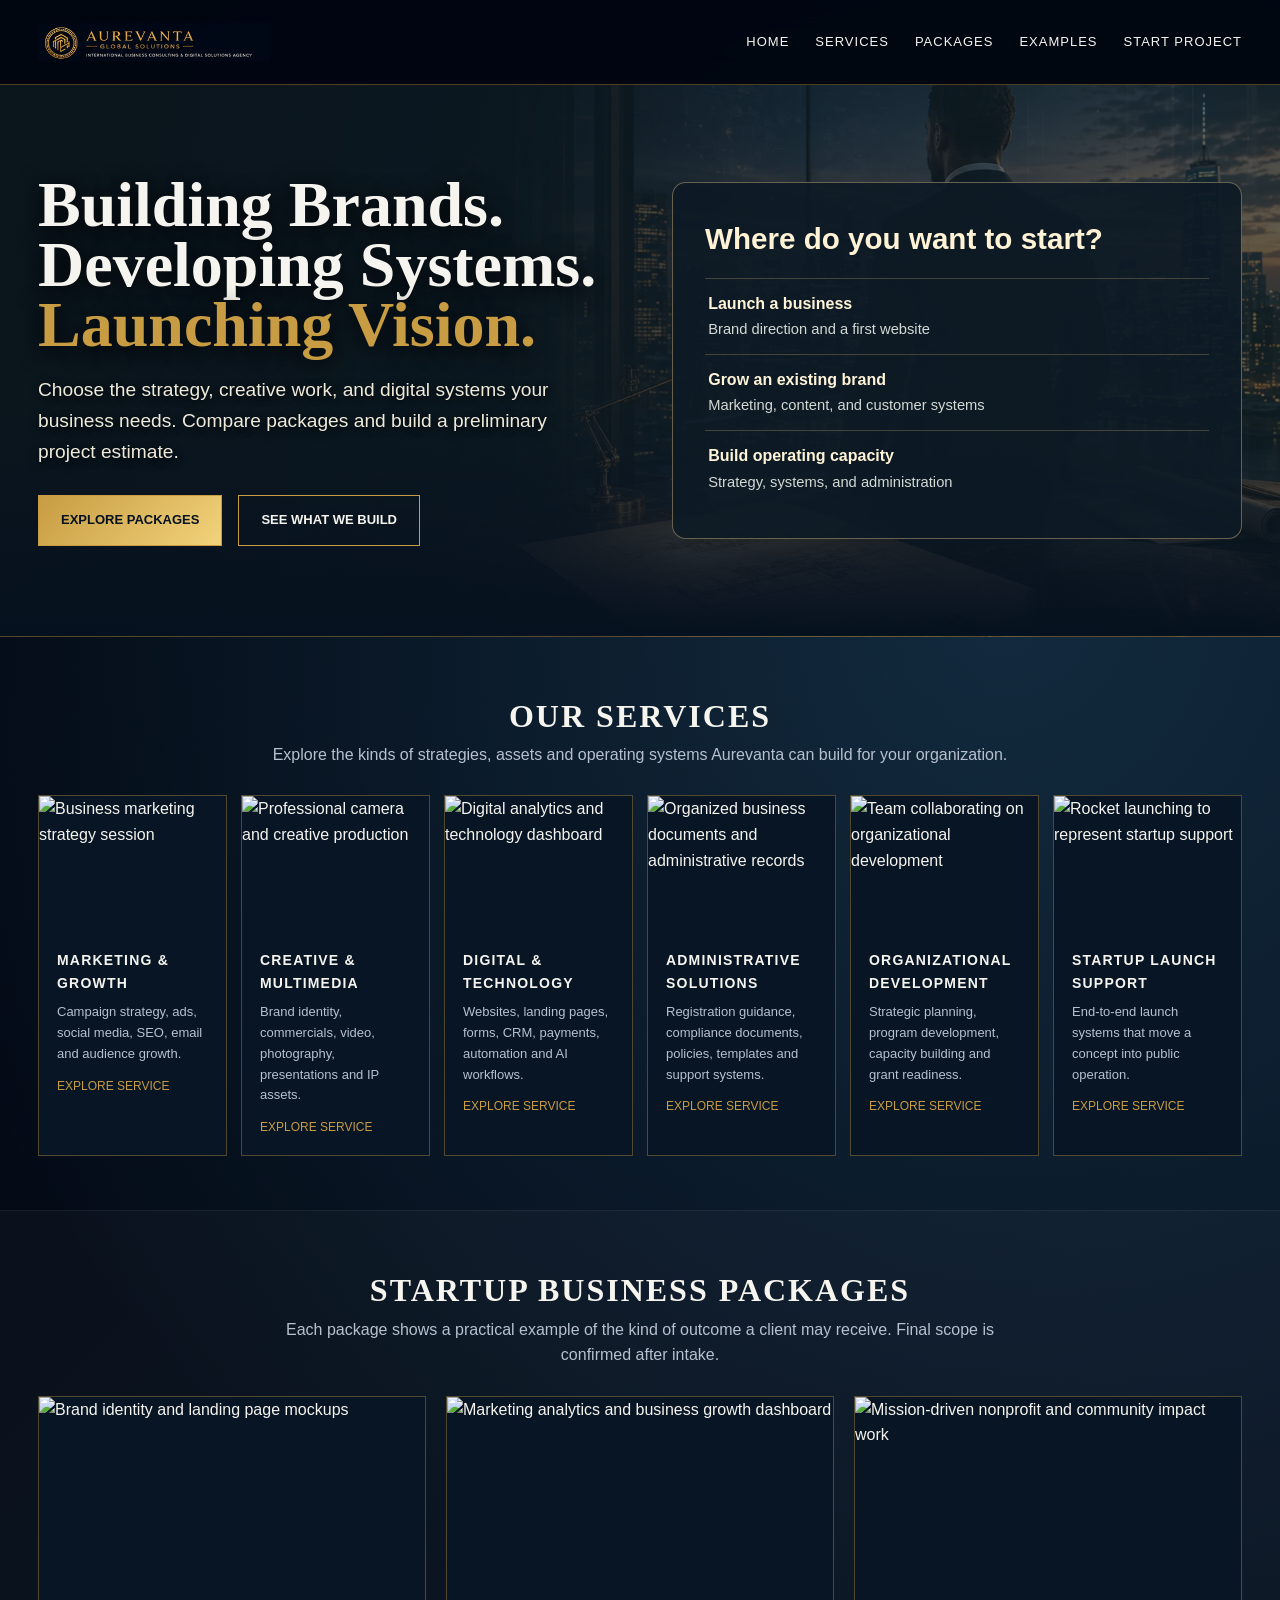
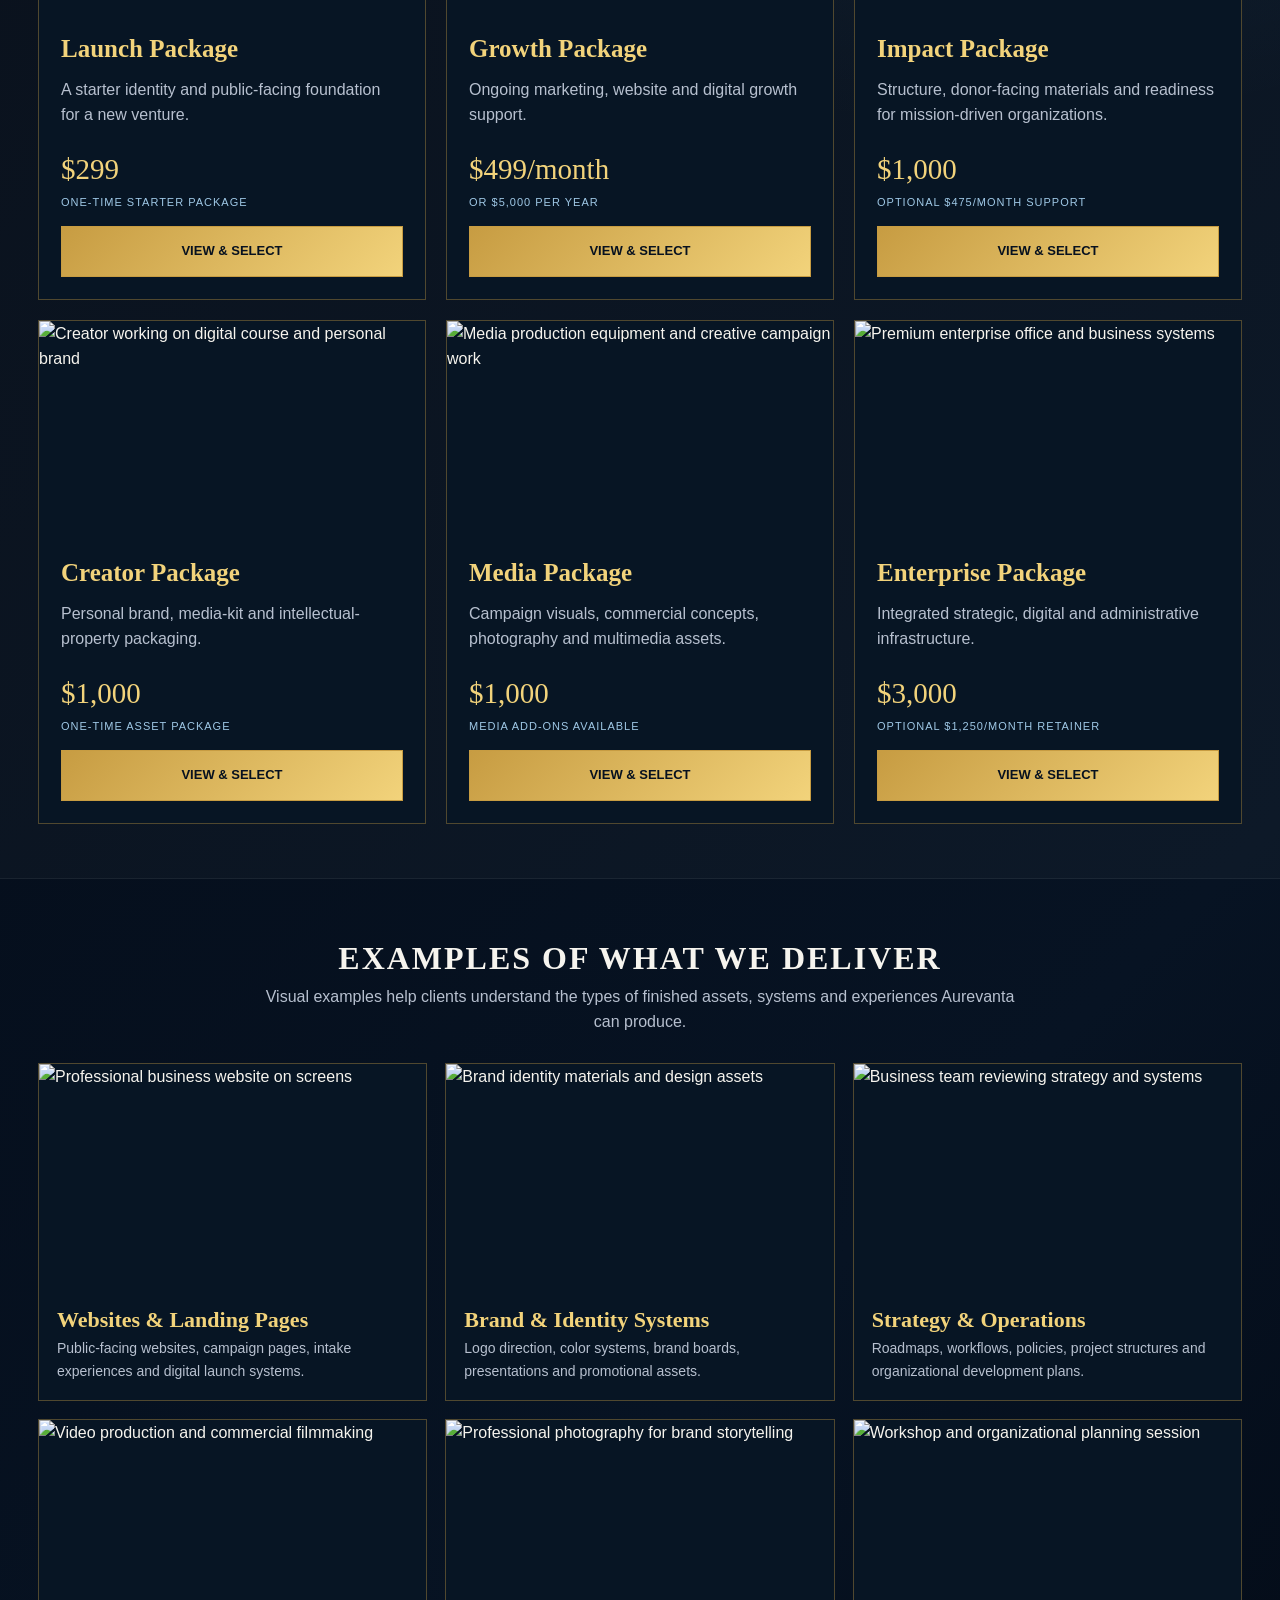
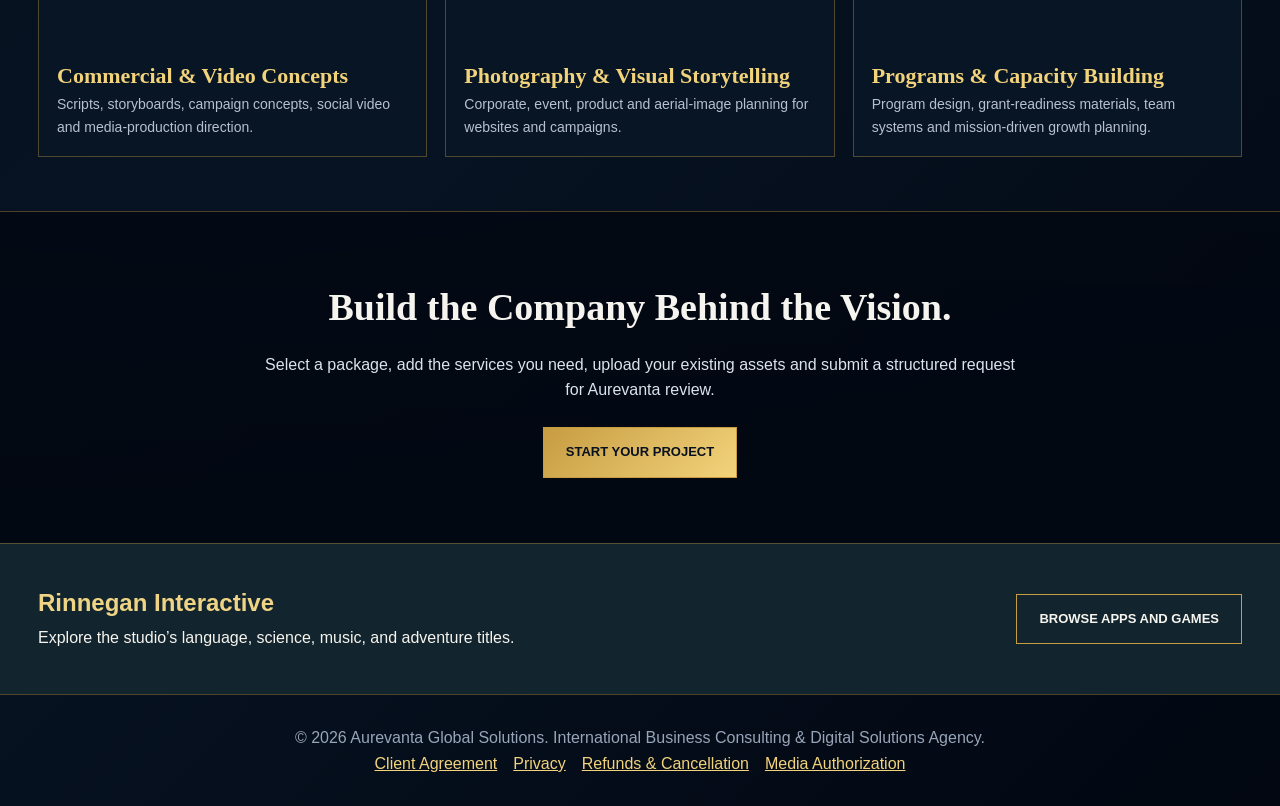
==== commit d17f48ad: "Refresh Aurevanta pathways, mobile navigation, and project intake" ====
--- a/index.html
+++ b/index.html
@@ -1 +1,7 @@
-<!DOCTYPE html><html lang="en"><head><meta charset="UTF-8"><meta name="viewport" content="width=device-width,initial-scale=1.0"><title>Aurevanta Global Solutions</title><meta name="description" content="Aurevanta Global Solutions provides strategy, creative media, digital systems, administration, organizational development and startup launch support."><link rel="stylesheet" href="global.css"></head><body><header class="top"><nav class="nav"><a class="brand" href="index.html"><img src="assets/logo.svg" alt="Aurevanta Global Solutions logo"></a><div class="links"><a href="index.html">Home</a><a href="#services">Services</a><a href="#packages">Packages</a><a href="#examples">Examples</a><a href="packages.html#intake">Start Project</a></div></nav></header><main><section class="hero"><div class="hero-inner"><div class="copy"><h1>Building Brands.<br>Developing Systems.<br><em>Launching Vision.</em></h1><p>Aurevanta Global Solutions helps businesses, nonprofits, ministries, entrepreneurs and creators transform ideas into measurable impact through consulting, multimedia, technology, administration and organizational development.</p><div class="btns"><a class="btn primary" href="packages.html">Explore Packages</a><a class="btn" href="#examples">See What We Build</a></div></div><div class="hud"><h3>Integrated Solutions</h3><div class="solution"><i>01</i><div><strong>Strategy</strong><span>Marketing direction, positioning and growth planning</span></div></div><div class="solution"><i>02</i><div><strong>Creative</strong><span>Brand assets, media, photography, video and digital products</span></div></div><div class="solution"><i>03</i><div><strong>Digital</strong><span>Websites, forms, checkout, CRM and automation systems</span></div></div><div class="solution"><i>04</i><div><strong>Administration</strong><span>Structure, compliance readiness, documentation and clarity</span></div></div></div></div></section><section class="strip"><div class="strip-grid"><div class="strip-item"><strong>Global Perspective</strong><span>Serving clients worldwide</span></div><div class="strip-item"><strong>Integrated Expertise</strong><span>Creative, technical and administrative solutions</span></div><div class="strip-item"><strong>Trusted Partner</strong><span>Committed to quality, integrity and impact</span></div><div class="strip-item"><strong>Scalable Solutions</strong><span>For startups, organizations and enterprises</span></div></div></section><section id="services" class="section"><h2 class="title">Our Services</h2><p class="subtitle">Explore the kinds of strategies, assets and operating systems Aurevanta can build for your organization.</p><div class="cards"><article class="card"><img class="card-image" src="https://images.unsplash.com/photo-1454165804606-c3d57bc86b40?auto=format&fit=crop&w=700&q=80" alt="Business marketing strategy session" loading="lazy"><div class="body"><h3>Marketing & Growth</h3><p>Campaign strategy, ads, social media, SEO, email and audience growth.</p><a href="services/marketing-growth.html">Learn More</a></div></article><article class="card"><img class="card-image" src="https://images.unsplash.com/photo-1516035069371-29a1b244cc32?auto=format&fit=crop&w=700&q=80" alt="Professional camera and creative production" loading="lazy"><div class="body"><h3>Creative & Multimedia</h3><p>Brand identity, commercials, video, photography, presentations and IP assets.</p><a href="services/creative-multimedia.html">Learn More</a></div></article><article class="card"><img class="card-image" src="https://images.unsplash.com/photo-1460925895917-afdab827c52f?auto=format&fit=crop&w=700&q=80" alt="Digital analytics and technology dashboard" loading="lazy"><div class="body"><h3>Digital & Technology</h3><p>Websites, landing pages, forms, CRM, payments, automation and AI workflows.</p><a href="services/digital-technology.html">Learn More</a></div></article><article class="card"><img class="card-image" src="https://images.unsplash.com/photo-1450101499163-c8848c66ca85?auto=format&fit=crop&w=700&q=80" alt="Organized business documents and administrative records" loading="lazy"><div class="body"><h3>Administrative Solutions</h3><p>Registration guidance, compliance documents, policies, templates and support systems.</p><a href="services/administrative-solutions.html">Learn More</a></div></article><article class="card"><img class="card-image" src="https://images.unsplash.com/photo-1521737711867-e3b97375f902?auto=format&fit=crop&w=700&q=80" alt="Team collaborating on organizational development" loading="lazy"><div class="body"><h3>Organizational Development</h3><p>Strategic planning, program development, capacity building and grant readiness.</p><a href="services/organizational-development.html">Learn More</a></div></article><article class="card"><img class="card-image" src="https://images.unsplash.com/photo-1446776811953-b23d57bd21aa?auto=format&fit=crop&w=700&q=80" alt="Rocket launching to represent startup support" loading="lazy"><div class="body"><h3>Startup Launch Support</h3><p>End-to-end launch systems that move a concept into public operation.</p><a href="services/startup-launch.html">Learn More</a></div></article></div></section><section id="packages" class="section alt"><div class="section-inner"><h2 class="title">Startup Business Packages</h2><p class="subtitle">Each package shows a practical example of the kind of outcome a client may receive. Final scope is confirmed after intake.</p><div class="package-grid"><article class="package-showcase"><img class="package-image" src="https://images.unsplash.com/photo-1523726491678-bf852e717f6a?auto=format&fit=crop&w=900&q=82" alt="Brand identity and landing page mockups" loading="lazy"><div class="package-content"><h3>Launch Package</h3><p>A starter identity and public-facing foundation for a new venture.</p><div class="package-price">$299</div><div class="package-type">One-time starter package</div><a class="btn primary" href="packages.html?package=launch">View & Select</a></div></article><article class="package-showcase"><img class="package-image" src="https://images.unsplash.com/photo-1551288049-bebda4e38f71?auto=format&fit=crop&w=900&q=82" alt="Marketing analytics and business growth dashboard" loading="lazy"><div class="package-content"><h3>Growth Package</h3><p>Ongoing marketing, website and digital growth support.</p><div class="package-price">$499/month</div><div class="package-type">Or $5,000 per year</div><a class="btn primary" href="packages.html?package=growth">View & Select</a></div></article><article class="package-showcase"><img class="package-image" src="https://images.unsplash.com/photo-1559027615-cd4628902d4a?auto=format&fit=crop&w=900&q=82" alt="Mission-driven nonprofit and community impact work" loading="lazy"><div class="package-content"><h3>Impact Package</h3><p>Structure, donor-facing materials and readiness for mission-driven organizations.</p><div class="package-price">$1,000</div><div class="package-type">Optional $475/month support</div><a class="btn primary" href="packages.html?package=impact">View & Select</a></div></article><article class="package-showcase"><img class="package-image" src="https://images.unsplash.com/photo-1516321318423-f06f85e504b3?auto=format&fit=crop&w=900&q=82" alt="Creator working on digital course and personal brand" loading="lazy"><div class="package-content"><h3>Creator Package</h3><p>Personal brand, media-kit and intellectual-property packaging.</p><div class="package-price">$1,000</div><div class="package-type">One-time asset package</div><a class="btn primary" href="packages.html?package=creator">View & Select</a></div></article><article class="package-showcase"><img class="package-image" src="https://images.unsplash.com/photo-1492619375914-88005aa9e8fb?auto=format&fit=crop&w=900&q=82" alt="Media production equipment and creative campaign work" loading="lazy"><div class="package-content"><h3>Media Package</h3><p>Campaign visuals, commercial concepts, photography and multimedia assets.</p><div class="package-price">$1,000</div><div class="package-type">Media add-ons available</div><a class="btn primary" href="packages.html?package=media">View & Select</a></div></article><article class="package-showcase"><img class="package-image" src="https://images.unsplash.com/photo-1497366811353-6870744d04b2?auto=format&fit=crop&w=900&q=82" alt="Premium enterprise office and business systems" loading="lazy"><div class="package-content"><h3>Enterprise Package</h3><p>Integrated strategic, digital and administrative infrastructure.</p><div class="package-price">$3,000</div><div class="package-type">Optional $1,250/month retainer</div><a class="btn primary" href="packages.html?package=enterprise">View & Select</a></div></article></div></div></section><section id="examples" class="section"><h2 class="title">Examples of What We Deliver</h2><p class="subtitle">Visual examples help clients understand the types of finished assets, systems and experiences Aurevanta can produce.</p><div class="gallery-grid"><article class="gallery-card"><img class="gallery-image" src="https://images.unsplash.com/photo-1524758631624-e2822e304c36?auto=format&fit=crop&w=900&q=80" alt="Professional business website on screens" loading="lazy"><div class="gallery-content"><h3>Websites & Landing Pages</h3><p>Public-facing websites, campaign pages, intake experiences and digital launch systems.</p></div></article><article class="gallery-card"><img class="gallery-image" src="https://images.unsplash.com/photo-1561070791-2526d30994b5?auto=format&fit=crop&w=900&q=80" alt="Brand identity materials and design assets" loading="lazy"><div class="gallery-content"><h3>Brand & Identity Systems</h3><p>Logo direction, color systems, brand boards, presentations and promotional assets.</p></div></article><article class="gallery-card"><img class="gallery-image" src="https://images.unsplash.com/photo-1556761175-b413da4baf72?auto=format&fit=crop&w=900&q=80" alt="Business team reviewing strategy and systems" loading="lazy"><div class="gallery-content"><h3>Strategy & Operations</h3><p>Roadmaps, workflows, policies, project structures and organizational development plans.</p></div></article><article class="gallery-card"><img class="gallery-image" src="https://images.unsplash.com/photo-1485846234645-a62644f84728?auto=format&fit=crop&w=900&q=80" alt="Video production and commercial filmmaking" loading="lazy"><div class="gallery-content"><h3>Commercial & Video Concepts</h3><p>Scripts, storyboards, campaign concepts, social video and media-production direction.</p></div></article><article class="gallery-card"><img class="gallery-image" src="https://images.unsplash.com/photo-1500530855697-b586d89ba3ee?auto=format&fit=crop&w=900&q=80" alt="Professional photography for brand storytelling" loading="lazy"><div class="gallery-content"><h3>Photography & Visual Storytelling</h3><p>Corporate, event, product and aerial-image planning for websites and campaigns.</p></div></article><article class="gallery-card"><img class="gallery-image" src="https://images.unsplash.com/photo-1552664730-d307ca884978?auto=format&fit=crop&w=900&q=80" alt="Workshop and organizational planning session" loading="lazy"><div class="gallery-content"><h3>Programs & Capacity Building</h3><p>Program design, grant-readiness materials, team systems and mission-driven growth planning.</p></div></article></div></section><section id="contact" class="cta"><h2>Build the Company Behind the Vision.</h2><p>Select a package, add the services you need, upload your existing assets and submit a structured request for Aurevanta review.</p><a class="btn primary" href="packages.html">Start Your Project</a></section></main><footer><p>© 2026 Aurevanta Global Solutions. International Business Consulting & Digital Solutions Agency.</p><p class="legal-footer"><a href="legal/client-service-agreement.html">Client Agreement</a><a href="legal/privacy-policy.html">Privacy</a><a href="legal/refund-cancellation-policy.html">Refunds & Cancellation</a><a href="legal/media-upload-authorization.html">Media Authorization</a></p></footer></body></html>+<!DOCTYPE html><html lang="en"><head><meta charset="UTF-8"><meta name="viewport" content="width=device-width,initial-scale=1.0"><title>Aurevanta Global Solutions</title><meta name="description" content="Aurevanta Global Solutions provides strategy, creative media, digital systems, administration, organizational development and startup launch support."><link rel="stylesheet" href="global.css"></head><body><a class="skip-main" href="#main">Skip to content</a><header class="top"><nav class="nav"><a class="brand" href="index.html"><img src="assets/ags-logo-horizontal.png" alt="Aurevanta Global Solutions logo"></a><div class="links"><a href="index.html">Home</a><a href="#services">Services</a><a href="#packages">Packages</a><a href="#examples">Examples</a><a href="packages.html#intake">Start Project</a></div>
+<details class="mobile-menu"><summary>Menu</summary><nav aria-label="Mobile navigation"><a href="index.html">Home</a><a href="#services">Services</a><a href="#packages">Packages</a><a href="#examples">Examples</a><a href="packages.html#intake">Start Project</a></nav></details></nav></header><main id="main" tabindex="-1"><section class="hero"><div class="hero-inner"><div class="copy"><h1>Building Brands.<br>Developing Systems.<br><em>Launching Vision.</em></h1><p>Choose the strategy, creative work, and digital systems your business needs. Compare packages and build a preliminary project estimate.</p><div class="btns"><a class="btn primary" href="packages.html">Explore Packages</a><a class="btn" href="#examples">See What We Build</a></div></div><nav class="business-paths" aria-label="Choose how to start your project">
+  <h2>Where do you want to start?</h2>
+  <a href="packages.html?package=launch"><strong>Launch a business</strong><span>Brand direction and a first website</span></a>
+  <a href="packages.html?package=growth"><strong>Grow an existing brand</strong><span>Marketing, content, and customer systems</span></a>
+  <a href="packages.html?package=enterprise"><strong>Build operating capacity</strong><span>Strategy, systems, and administration</span></a>
+</nav></div></section><section id="services" class="section"><h2 class="title">Our Services</h2><p class="subtitle">Explore the kinds of strategies, assets and operating systems Aurevanta can build for your organization.</p><div class="cards"><article class="card"><img class="card-image" src="https://images.unsplash.com/photo-1454165804606-c3d57bc86b40?auto=format&fit=crop&w=700&q=80" alt="Business marketing strategy session" loading="lazy"><div class="body"><h3>Marketing & Growth</h3><p>Campaign strategy, ads, social media, SEO, email and audience growth.</p><a href="services/marketing-growth.html">Explore service</a></div></article><article class="card"><img class="card-image" src="https://images.unsplash.com/photo-1516035069371-29a1b244cc32?auto=format&fit=crop&w=700&q=80" alt="Professional camera and creative production" loading="lazy"><div class="body"><h3>Creative & Multimedia</h3><p>Brand identity, commercials, video, photography, presentations and IP assets.</p><a href="services/creative-multimedia.html">Explore service</a></div></article><article class="card"><img class="card-image" src="https://images.unsplash.com/photo-1460925895917-afdab827c52f?auto=format&fit=crop&w=700&q=80" alt="Digital analytics and technology dashboard" loading="lazy"><div class="body"><h3>Digital & Technology</h3><p>Websites, landing pages, forms, CRM, payments, automation and AI workflows.</p><a href="services/digital-technology.html">Explore service</a></div></article><article class="card"><img class="card-image" src="https://images.unsplash.com/photo-1450101499163-c8848c66ca85?auto=format&fit=crop&w=700&q=80" alt="Organized business documents and administrative records" loading="lazy"><div class="body"><h3>Administrative Solutions</h3><p>Registration guidance, compliance documents, policies, templates and support systems.</p><a href="services/administrative-solutions.html">Explore service</a></div></article><article class="card"><img class="card-image" src="https://images.unsplash.com/photo-1521737711867-e3b97375f902?auto=format&fit=crop&w=700&q=80" alt="Team collaborating on organizational development" loading="lazy"><div class="body"><h3>Organizational Development</h3><p>Strategic planning, program development, capacity building and grant readiness.</p><a href="services/organizational-development.html">Explore service</a></div></article><article class="card"><img class="card-image" src="https://images.unsplash.com/photo-1446776811953-b23d57bd21aa?auto=format&fit=crop&w=700&q=80" alt="Rocket launching to represent startup support" loading="lazy"><div class="body"><h3>Startup Launch Support</h3><p>End-to-end launch systems that move a concept into public operation.</p><a href="services/startup-launch.html">Explore service</a></div></article></div></section><section id="packages" class="section alt"><div class="section-inner"><h2 class="title">Startup Business Packages</h2><p class="subtitle">Each package shows a practical example of the kind of outcome a client may receive. Final scope is confirmed after intake.</p><div class="package-grid"><article class="package-showcase"><img class="package-image" src="https://images.unsplash.com/photo-1523726491678-bf852e717f6a?auto=format&fit=crop&w=900&q=82" alt="Brand identity and landing page mockups" loading="lazy"><div class="package-content"><h3>Launch Package</h3><p>A starter identity and public-facing foundation for a new venture.</p><div class="package-price">$299</div><div class="package-type">One-time starter package</div><a class="btn primary" href="packages.html?package=launch">View & Select</a></div></article><article class="package-showcase"><img class="package-image" src="https://images.unsplash.com/photo-1551288049-bebda4e38f71?auto=format&fit=crop&w=900&q=82" alt="Marketing analytics and business growth dashboard" loading="lazy"><div class="package-content"><h3>Growth Package</h3><p>Ongoing marketing, website and digital growth support.</p><div class="package-price">$499/month</div><div class="package-type">Or $5,000 per year</div><a class="btn primary" href="packages.html?package=growth">View & Select</a></div></article><article class="package-showcase"><img class="package-image" src="https://images.unsplash.com/photo-1559027615-cd4628902d4a?auto=format&fit=crop&w=900&q=82" alt="Mission-driven nonprofit and community impact work" loading="lazy"><div class="package-content"><h3>Impact Package</h3><p>Structure, donor-facing materials and readiness for mission-driven organizations.</p><div class="package-price">$1,000</div><div class="package-type">Optional $475/month support</div><a class="btn primary" href="packages.html?package=impact">View & Select</a></div></article><article class="package-showcase"><img class="package-image" src="https://images.unsplash.com/photo-1516321318423-f06f85e504b3?auto=format&fit=crop&w=900&q=82" alt="Creator working on digital course and personal brand" loading="lazy"><div class="package-content"><h3>Creator Package</h3><p>Personal brand, media-kit and intellectual-property packaging.</p><div class="package-price">$1,000</div><div class="package-type">One-time asset package</div><a class="btn primary" href="packages.html?package=creator">View & Select</a></div></article><article class="package-showcase"><img class="package-image" src="https://images.unsplash.com/photo-1492619375914-88005aa9e8fb?auto=format&fit=crop&w=900&q=82" alt="Media production equipment and creative campaign work" loading="lazy"><div class="package-content"><h3>Media Package</h3><p>Campaign visuals, commercial concepts, photography and multimedia assets.</p><div class="package-price">$1,000</div><div class="package-type">Media add-ons available</div><a class="btn primary" href="packages.html?package=media">View & Select</a></div></article><article class="package-showcase"><img class="package-image" src="https://images.unsplash.com/photo-1497366811353-6870744d04b2?auto=format&fit=crop&w=900&q=82" alt="Premium enterprise office and business systems" loading="lazy"><div class="package-content"><h3>Enterprise Package</h3><p>Integrated strategic, digital and administrative infrastructure.</p><div class="package-price">$3,000</div><div class="package-type">Optional $1,250/month retainer</div><a class="btn primary" href="packages.html?package=enterprise">View & Select</a></div></article></div></div></section><section id="examples" class="section"><h2 class="title">Examples of What We Deliver</h2><p class="subtitle">Visual examples help clients understand the types of finished assets, systems and experiences Aurevanta can produce.</p><div class="gallery-grid"><article class="gallery-card"><img class="gallery-image" src="https://images.unsplash.com/photo-1524758631624-e2822e304c36?auto=format&fit=crop&w=900&q=80" alt="Professional business website on screens" loading="lazy"><div class="gallery-content"><h3>Websites & Landing Pages</h3><p>Public-facing websites, campaign pages, intake experiences and digital launch systems.</p></div></article><article class="gallery-card"><img class="gallery-image" src="https://images.unsplash.com/photo-1561070791-2526d30994b5?auto=format&fit=crop&w=900&q=80" alt="Brand identity materials and design assets" loading="lazy"><div class="gallery-content"><h3>Brand & Identity Systems</h3><p>Logo direction, color systems, brand boards, presentations and promotional assets.</p></div></article><article class="gallery-card"><img class="gallery-image" src="https://images.unsplash.com/photo-1556761175-b413da4baf72?auto=format&fit=crop&w=900&q=80" alt="Business team reviewing strategy and systems" loading="lazy"><div class="gallery-content"><h3>Strategy & Operations</h3><p>Roadmaps, workflows, policies, project structures and organizational development plans.</p></div></article><article class="gallery-card"><img class="gallery-image" src="https://images.unsplash.com/photo-1485846234645-a62644f84728?auto=format&fit=crop&w=900&q=80" alt="Video production and commercial filmmaking" loading="lazy"><div class="gallery-content"><h3>Commercial & Video Concepts</h3><p>Scripts, storyboards, campaign concepts, social video and media-production direction.</p></div></article><article class="gallery-card"><img class="gallery-image" src="https://images.unsplash.com/photo-1500530855697-b586d89ba3ee?auto=format&fit=crop&w=900&q=80" alt="Professional photography for brand storytelling" loading="lazy"><div class="gallery-content"><h3>Photography & Visual Storytelling</h3><p>Corporate, event, product and aerial-image planning for websites and campaigns.</p></div></article><article class="gallery-card"><img class="gallery-image" src="https://images.unsplash.com/photo-1552664730-d307ca884978?auto=format&fit=crop&w=900&q=80" alt="Workshop and organizational planning session" loading="lazy"><div class="gallery-content"><h3>Programs & Capacity Building</h3><p>Program design, grant-readiness materials, team systems and mission-driven growth planning.</p></div></article></div></section><section id="contact" class="cta"><h2>Build the Company Behind the Vision.</h2><p>Select a package, add the services you need, upload your existing assets and submit a structured request for Aurevanta review.</p><a class="btn primary" href="packages.html">Start Your Project</a></section><section class="studio-reference"><div class="wrap"><div><h2>Rinnegan Interactive</h2><p>Explore the studio’s language, science, music, and adventure titles.</p></div><a class="btn" href="https://rinneganinteractive.com/">Browse apps and games</a></div></section></main><footer><p>© 2026 Aurevanta Global Solutions. International Business Consulting & Digital Solutions Agency.</p><p class="legal-footer"><a href="legal/client-service-agreement.html">Client Agreement</a><a href="legal/privacy-policy.html">Privacy</a><a href="legal/refund-cancellation-policy.html">Refunds & Cancellation</a><a href="legal/media-upload-authorization.html">Media Authorization</a></p></footer></body></html>
--- a/global.css
+++ b/global.css
@@ -1 +1,28 @@
-:root{--gold:#c79c42;--gold2:#f2d37b;--light:#f6f4ee;--muted:#b7c0cf;--blue:#5cc8ff;--line:rgba(199,156,66,.38);--navy:#020711;--panel:#071524;--success:#7ccf9b}*{box-sizing:border-box;margin:0;padding:0}html{scroll-behavior:smooth}body{font-family:Segoe UI,Arial,sans-serif;background:radial-gradient(circle at 78% 15%,rgba(92,200,255,.16),transparent 32%),linear-gradient(135deg,#020711,#071323 70%,#020711);color:var(--light);line-height:1.6}a{text-decoration:none;color:inherit}img{display:block;max-width:100%}.top{position:sticky;top:0;background:rgba(1,7,17,.96);border-bottom:1px solid var(--line);z-index:30;backdrop-filter:blur(14px)}.nav{max-width:1450px;margin:auto;min-height:84px;padding:10px 38px;display:flex;align-items:center;justify-content:space-between;gap:25px}.brand{display:flex;gap:14px;align-items:center}.brand img{width:245px;height:60px;object-fit:contain}.brand div{display:none}.links{display:flex;gap:26px;text-transform:uppercase;font-size:13px;letter-spacing:1px;align-items:center}.links a:hover{color:var(--gold)}.hero{min-height:520px;position:relative;overflow:hidden;border-bottom:1px solid var(--line);background:linear-gradient(90deg,rgba(2,7,17,.96),rgba(5,17,35,.78),rgba(2,7,17,.76)),url('https://images.unsplash.com/photo-1497366754035-f200968a6e72?auto=format&fit=crop&w=1800&q=85') center/cover no-repeat}.hero:after{content:"";position:absolute;inset:auto 0 0 0;height:230px;background:linear-gradient(to top,#06111f,transparent)}.hero-inner{max-width:1360px;margin:auto;min-height:520px;padding:62px 38px;display:grid;grid-template-columns:1fr 1fr;gap:40px;align-items:center;position:relative;z-index:2}.copy h1{font-family:Georgia,serif;font-size:clamp(42px,5vw,70px);line-height:.94;margin-bottom:20px;text-shadow:0 4px 24px #000}.copy em{font-style:normal;color:var(--gold)}.copy p{color:#eef2f7;font-size:17px;max-width:600px;margin-bottom:28px;text-shadow:0 2px 10px #000}.btns{display:flex;gap:16px;flex-wrap:wrap}.btn{border:1px solid var(--gold);padding:14px 22px;text-transform:uppercase;font-size:13px;font-weight:700;display:inline-block;cursor:pointer;background:transparent;color:var(--light)}.btn:hover{transform:translateY(-1px);box-shadow:0 10px 30px rgba(199,156,66,.16)}.primary{background:linear-gradient(135deg,var(--gold),var(--gold2));color:#07111f}.hud{border:1px solid rgba(92,200,255,.4);background:linear-gradient(135deg,rgba(9,27,50,.9),rgba(4,13,26,.7));padding:28px;box-shadow:0 0 42px rgba(92,200,255,.14);backdrop-filter:blur(8px)}.hud h3{text-transform:uppercase;letter-spacing:1.6px;margin-bottom:15px}.solution{border-top:1px solid rgba(255,255,255,.1);padding:13px 0;display:grid;grid-template-columns:38px 1fr;gap:12px}.solution i{border:1px solid rgba(255,255,255,.65);border-radius:50%;height:36px;display:grid;place-items:center;font-style:normal;font-size:12px}.solution strong{display:block;text-transform:uppercase;letter-spacing:1px}.solution span{color:var(--muted);font-size:13px}.strip{border-bottom:1px solid var(--line);background:rgba(4,13,26,.9)}.strip-grid{max-width:1360px;margin:auto;display:grid;grid-template-columns:repeat(4,1fr)}.strip-item{padding:20px 28px;border-right:1px solid var(--line)}.strip-item strong{display:block;text-transform:uppercase;letter-spacing:1px}.strip-item span{color:var(--muted)}.section{max-width:1450px;margin:auto;padding:54px 38px}.section.alt{max-width:none;background:rgba(255,255,255,.025);border-top:1px solid rgba(255,255,255,.06);border-bottom:1px solid rgba(255,255,255,.06)}.section.alt>.section-inner{max-width:1450px;margin:auto}.title{text-align:center;margin-bottom:28px;font-family:Georgia,serif;text-transform:uppercase;letter-spacing:2px;font-size:28px}.subtitle{text-align:center;color:var(--muted);max-width:760px;margin:-14px auto 28px}.cards{display:grid;grid-template-columns:repeat(6,1fr);gap:14px}.card,.package-showcase,.gallery-card{border:1px solid var(--line);background:#071524;overflow:hidden;transition:.2s ease}.card:hover,.package-showcase:hover,.gallery-card:hover{transform:translateY(-3px);border-color:rgba(242,211,123,.75);box-shadow:0 18px 45px rgba(0,0,0,.28)}.card-image,.package-image,.gallery-image{width:100%;object-fit:cover}.card-image{height:135px}.body{padding:18px}.body h3{text-transform:uppercase;font-size:14px;letter-spacing:1.2px;margin-bottom:8px}.body p{color:var(--muted);font-size:13px}.body a{display:block;margin-top:12px;color:var(--gold);text-transform:uppercase;font-size:12px}.package-grid{display:grid;grid-template-columns:repeat(3,1fr);gap:20px}.package-showcase{display:flex;flex-direction:column}.package-image{height:210px}.package-content{padding:22px;display:flex;flex-direction:column;flex:1}.package-content h3{font-family:Georgia,serif;color:var(--gold2);font-size:25px}.package-content p{color:var(--muted);margin:8px 0}.package-price{font-family:Georgia,serif;color:var(--gold2);font-size:29px;margin:10px 0 2px}.package-type{font-size:11px;text-transform:uppercase;letter-spacing:1px;color:#9fc8e6;margin-bottom:14px}.package-content .btn{margin-top:auto;text-align:center}.gallery-grid{display:grid;grid-template-columns:repeat(3,1fr);gap:18px}.gallery-image{height:220px}.gallery-content{padding:18px}.gallery-content h3{font-family:Georgia,serif;color:var(--gold2);font-size:22px}.gallery-content p{color:var(--muted);font-size:14px}.cta{text-align:center;padding:65px 28px;border-top:1px solid var(--line);background:linear-gradient(rgba(2,7,17,.86),rgba(2,7,17,.94)),url('https://images.unsplash.com/photo-1497366811353-6870744d04b2?auto=format&fit=crop&w=1800&q=80') center/cover}.cta h2{font-family:Georgia,serif;font-size:38px;margin-bottom:14px}.cta p{color:#dce3ed;max-width:760px;margin:0 auto 24px}.wrap{max-width:1260px;margin:auto;padding:0 28px}.service-hero{padding:82px 0 58px;border-bottom:1px solid var(--line);background:linear-gradient(90deg,rgba(2,7,17,.94),rgba(7,19,35,.68)),url('https://images.unsplash.com/photo-1460925895917-afdab827c52f?auto=format&fit=crop&w=1800&q=82') center/cover}.kicker{color:var(--gold);text-transform:uppercase;letter-spacing:3px;font-size:13px;font-weight:700;margin-bottom:14px}.service-hero h1{font-family:Georgia,serif;font-size:clamp(42px,6vw,70px);line-height:.98;margin-bottom:20px;max-width:940px;text-shadow:0 3px 18px #000}.lead{color:#eef2f7;max-width:850px;font-size:18px}.grid{display:grid;grid-template-columns:repeat(3,1fr);gap:18px}.info{border:1px solid var(--line);background:rgba(255,255,255,.045);padding:24px}.info h3{font-family:Georgia,serif;color:var(--gold2);font-size:24px;margin-bottom:10px}.info p,.info li{color:var(--muted)}ul{list-style:none;margin-top:12px}li{margin-bottom:8px}li:before{content:'◇ ';color:var(--blue)}.split{display:grid;grid-template-columns:1.05fr .95fr;gap:24px;align-items:start}.panel{border:1px solid rgba(92,200,255,.3);background:rgba(92,200,255,.055);padding:26px}.panel h2,.section h2{font-family:Georgia,serif;font-size:32px;margin-bottom:14px}.legal-footer a{color:var(--gold2);text-decoration:underline;margin:0 8px}footer{text-align:center;color:#98a5b8;padding:30px;border-top:1px solid var(--line)}@media(max-width:1100px){.hero-inner{grid-template-columns:1fr}.cards{grid-template-columns:repeat(3,1fr)}.strip-grid{grid-template-columns:repeat(2,1fr)}.package-grid,.gallery-grid{grid-template-columns:repeat(2,1fr)}}@media(max-width:850px){.grid,.split{grid-template-columns:1fr}.links{display:none}.brand img{width:190px}.nav{padding:0 20px}}@media(max-width:680px){.hero-inner{padding:42px 22px}.cards,.strip-grid,.package-grid,.gallery-grid{grid-template-columns:1fr}.section{padding-left:22px;padding-right:22px}.package-image,.gallery-image{height:210px}}+:root{--gold:#c79c42;--gold2:#f2d37b;--light:#f6f4ee;--muted:#b7c0cf;--blue:#5cc8ff;--line:rgba(199,156,66,.38);--navy:#020711;--panel:#071524;--success:#7ccf9b}*{box-sizing:border-box;margin:0;padding:0}html{scroll-behavior:smooth}body{font-family:Segoe UI,Arial,sans-serif;background:radial-gradient(circle at 78% 15%,rgba(92,200,255,.16),transparent 32%),linear-gradient(135deg,#020711,#071323 70%,#020711);color:var(--light);line-height:1.6}a{text-decoration:none;color:inherit}img{display:block;max-width:100%}.top{position:sticky;top:0;background:rgba(1,7,17,.96);border-bottom:1px solid var(--line);z-index:30;backdrop-filter:blur(14px)}.nav{max-width:1450px;margin:auto;min-height:84px;padding:10px 38px;display:flex;align-items:center;justify-content:space-between;gap:25px}.brand{display:flex;gap:14px;align-items:center}.brand img{width:245px;height:60px;object-fit:contain}.brand div{display:none}.links{display:flex;gap:26px;text-transform:uppercase;font-size:13px;letter-spacing:1px;align-items:center}.links a:hover{color:var(--gold)}.hero{min-height:520px;position:relative;overflow:hidden;border-bottom:1px solid var(--line);background:linear-gradient(90deg,rgba(2,7,17,.96),rgba(5,17,35,.78),rgba(2,7,17,.76)),url('https://images.unsplash.com/photo-1497366754035-f200968a6e72?auto=format&fit=crop&w=1800&q=85') center/cover no-repeat}.hero:after{content:"";position:absolute;inset:auto 0 0 0;height:230px;background:linear-gradient(to top,#06111f,transparent)}.hero-inner{max-width:1360px;margin:auto;min-height:520px;padding:62px 38px;display:grid;grid-template-columns:1fr 1fr;gap:40px;align-items:center;position:relative;z-index:2}.copy h1{font-family:Georgia,serif;font-size:clamp(42px,5vw,70px);line-height:.94;margin-bottom:20px;text-shadow:0 4px 24px #000}.copy em{font-style:normal;color:var(--gold)}.copy p{color:#eef2f7;font-size:17px;max-width:600px;margin-bottom:28px;text-shadow:0 2px 10px #000}.btns{display:flex;gap:16px;flex-wrap:wrap}.btn{border:1px solid var(--gold);padding:14px 22px;text-transform:uppercase;font-size:13px;font-weight:700;display:inline-block;cursor:pointer;background:transparent;color:var(--light)}.btn:hover{transform:translateY(-1px);box-shadow:0 10px 30px rgba(199,156,66,.16)}.primary{background:linear-gradient(135deg,var(--gold),var(--gold2));color:#07111f}.hud{border:1px solid rgba(92,200,255,.4);background:linear-gradient(135deg,rgba(9,27,50,.9),rgba(4,13,26,.7));padding:28px;box-shadow:0 0 42px rgba(92,200,255,.14);backdrop-filter:blur(8px)}.hud h3{text-transform:uppercase;letter-spacing:1.6px;margin-bottom:15px}.solution{border-top:1px solid rgba(255,255,255,.1);padding:13px 0;display:grid;grid-template-columns:38px 1fr;gap:12px}.solution i{border:1px solid rgba(255,255,255,.65);border-radius:50%;height:36px;display:grid;place-items:center;font-style:normal;font-size:12px}.solution strong{display:block;text-transform:uppercase;letter-spacing:1px}.solution span{color:var(--muted);font-size:13px}.strip{border-bottom:1px solid var(--line);background:rgba(4,13,26,.9)}.strip-grid{max-width:1360px;margin:auto;display:grid;grid-template-columns:repeat(4,1fr)}.strip-item{padding:20px 28px;border-right:1px solid var(--line)}.strip-item strong{display:block;text-transform:uppercase;letter-spacing:1px}.strip-item span{color:var(--muted)}.section{max-width:1450px;margin:auto;padding:54px 38px}.section.alt{max-width:none;background:rgba(255,255,255,.025);border-top:1px solid rgba(255,255,255,.06);border-bottom:1px solid rgba(255,255,255,.06)}.section.alt>.section-inner{max-width:1450px;margin:auto}.title{text-align:center;margin-bottom:28px;font-family:Georgia,serif;text-transform:uppercase;letter-spacing:2px;font-size:28px}.subtitle{text-align:center;color:var(--muted);max-width:760px;margin:-14px auto 28px}.cards{display:grid;grid-template-columns:repeat(6,1fr);gap:14px}.card,.package-showcase,.gallery-card{border:1px solid var(--line);background:#071524;overflow:hidden;transition:.2s ease}.card:hover,.package-showcase:hover,.gallery-card:hover{transform:translateY(-3px);border-color:rgba(242,211,123,.75);box-shadow:0 18px 45px rgba(0,0,0,.28)}.card-image,.package-image,.gallery-image{width:100%;object-fit:cover}.card-image{height:135px}.body{padding:18px}.body h3{text-transform:uppercase;font-size:14px;letter-spacing:1.2px;margin-bottom:8px}.body p{color:var(--muted);font-size:13px}.body a{display:block;margin-top:12px;color:var(--gold);text-transform:uppercase;font-size:12px}.package-grid{display:grid;grid-template-columns:repeat(3,1fr);gap:20px}.package-showcase{display:flex;flex-direction:column}.package-image{height:210px}.package-content{padding:22px;display:flex;flex-direction:column;flex:1}.package-content h3{font-family:Georgia,serif;color:var(--gold2);font-size:25px}.package-content p{color:var(--muted);margin:8px 0}.package-price{font-family:Georgia,serif;color:var(--gold2);font-size:29px;margin:10px 0 2px}.package-type{font-size:11px;text-transform:uppercase;letter-spacing:1px;color:#9fc8e6;margin-bottom:14px}.package-content .btn{margin-top:auto;text-align:center}.gallery-grid{display:grid;grid-template-columns:repeat(3,1fr);gap:18px}.gallery-image{height:220px}.gallery-content{padding:18px}.gallery-content h3{font-family:Georgia,serif;color:var(--gold2);font-size:22px}.gallery-content p{color:var(--muted);font-size:14px}.cta{text-align:center;padding:65px 28px;border-top:1px solid var(--line);background:linear-gradient(rgba(2,7,17,.86),rgba(2,7,17,.94)),url('https://images.unsplash.com/photo-1497366811353-6870744d04b2?auto=format&fit=crop&w=1800&q=80') center/cover}.cta h2{font-family:Georgia,serif;font-size:38px;margin-bottom:14px}.cta p{color:#dce3ed;max-width:760px;margin:0 auto 24px}.wrap{max-width:1260px;margin:auto;padding:0 28px}.service-hero{padding:82px 0 58px;border-bottom:1px solid var(--line);background:linear-gradient(90deg,rgba(2,7,17,.94),rgba(7,19,35,.68)),url('https://images.unsplash.com/photo-1460925895917-afdab827c52f?auto=format&fit=crop&w=1800&q=82') center/cover}.kicker{color:var(--gold);text-transform:uppercase;letter-spacing:3px;font-size:13px;font-weight:700;margin-bottom:14px}.service-hero h1{font-family:Georgia,serif;font-size:clamp(42px,6vw,70px);line-height:.98;margin-bottom:20px;max-width:940px;text-shadow:0 3px 18px #000}.lead{color:#eef2f7;max-width:850px;font-size:18px}.grid{display:grid;grid-template-columns:repeat(3,1fr);gap:18px}.info{border:1px solid var(--line);background:rgba(255,255,255,.045);padding:24px}.info h3{font-family:Georgia,serif;color:var(--gold2);font-size:24px;margin-bottom:10px}.info p,.info li{color:var(--muted)}ul{list-style:none;margin-top:12px}li{margin-bottom:8px}li:before{content:'◇ ';color:var(--blue)}.split{display:grid;grid-template-columns:1.05fr .95fr;gap:24px;align-items:start}.panel{border:1px solid rgba(92,200,255,.3);background:rgba(92,200,255,.055);padding:26px}.panel h2,.section h2{font-family:Georgia,serif;font-size:32px;margin-bottom:14px}.legal-footer a{color:var(--gold2);text-decoration:underline;margin:0 8px}footer{text-align:center;color:#98a5b8;padding:30px;border-top:1px solid var(--line)}@media(max-width:1100px){.hero-inner{grid-template-columns:1fr}.cards{grid-template-columns:repeat(3,1fr)}.strip-grid{grid-template-columns:repeat(2,1fr)}.package-grid,.gallery-grid{grid-template-columns:repeat(2,1fr)}}@media(max-width:850px){.grid,.split{grid-template-columns:1fr}.links{display:none}.brand img{width:190px}.nav{padding:0 20px}}@media(max-width:680px){.hero-inner{padding:42px 22px}.cards,.strip-grid,.package-grid,.gallery-grid{grid-template-columns:1fr}.section{padding-left:22px;padding-right:22px}.package-image,.gallery-image{height:210px}}
+
+/* Business pathways, shared navigation, and project intake */
+.skip-main { position:fixed; z-index:100; top:.5rem; left:.75rem; padding:.7rem 1rem; color:#142231; background:#fff2d5; transform:translateY(-160%); }
+.skip-main:focus { transform:none; }
+:where(a,button,input,select,textarea,summary):focus-visible { outline:3px solid #ffdc91; outline-offset:3px; }
+.top .brand img { width:clamp(10rem,19vw,14.5rem); height:auto; max-height:4rem; object-fit:contain; }
+.top .brand > div { display:none; }
+.mobile-menu { display:none; }
+.hero { background:linear-gradient(100deg,#0b171eeb,#112029b8 58%,#142528a3),url('assets/hero-legacy.webp') center 48% / cover; }
+.hero-inner { gap:clamp(2rem,5vw,5rem); padding-block:clamp(3rem,7vw,7rem); }
+.hero .copy p { max-width:48ch; font-size:clamp(1rem,1.5vw,1.2rem); color:#efeada; }
+.business-paths { border:1px solid #b9a57785; border-radius:.85rem; padding:clamp(1rem,2.8vw,2rem); background:#0e1b25eb; }
+.business-paths h2 { margin:0 0 1rem; font-size:clamp(1.3rem,2.4vw,1.85rem); color:#fff2d5; }
+.business-paths a { display:grid; gap:.12rem; min-height:58px; padding:.75rem .2rem; border-top:1px solid #a790615c; color:#fff4d8; }
+.business-paths a:hover strong,.business-paths a:focus-visible strong { text-decoration:underline; text-underline-offset:.2em; }
+.business-paths a span { color:#d3d9d5; font-size:.92rem; }
+.studio-reference { padding:2.5rem 0; background:#12242d; border-top:1px solid var(--line); }
+.studio-reference .wrap,.request-sections,.service-interest { display:flex; justify-content:space-between; align-items:center; flex-wrap:wrap; gap:.75rem 1.2rem; }
+.studio-reference h2 { color:#f0d485; } .studio-reference p { margin:.2rem 0; }
+.request-sections { justify-content:flex-start; padding-block:1rem; border-bottom:1px solid var(--line); }
+.request-sections a { min-height:44px; display:inline-flex; align-items:center; padding-inline:.6rem; color:#eed89f; text-decoration:underline; text-underline-offset:.25em; }
+.service-interest,#draft-result { padding:1rem; margin:1rem 0; border:1px solid #91805c; border-radius:.5rem; background:#13282c; color:#f4ecd7; }
+.service-interest strong { display:block; } .service-interest button { color:inherit; background:none; border:0; min-height:44px; text-decoration:underline; cursor:pointer; }
+.service-interest[hidden],#draft-result[hidden] { display:none; }
+.select-card:focus-within,.card:focus-within { border-color:#dabc78; }
+@media(max-width:900px) { .top .links { display:none; } .mobile-menu { display:block; position:relative; margin-left:auto; } .mobile-menu summary { cursor:pointer; padding:.6rem 1rem; border:1px solid #a18c59; color:#fff3d8; border-radius:.4rem; } .mobile-menu nav { position:absolute; right:0; top:calc(100% + .4rem); display:grid; min-width:12rem; padding:.4rem; background:#101d2a; border:1px solid #827457; border-radius:.4rem; box-shadow:0 8px 24px #0005; } .mobile-menu nav a { padding:.7rem .8rem; min-height:44px; } .hero-inner { grid-template-columns:1fr; } }
+@media(prefers-reduced-motion:reduce) { html { scroll-behavior:auto; } }
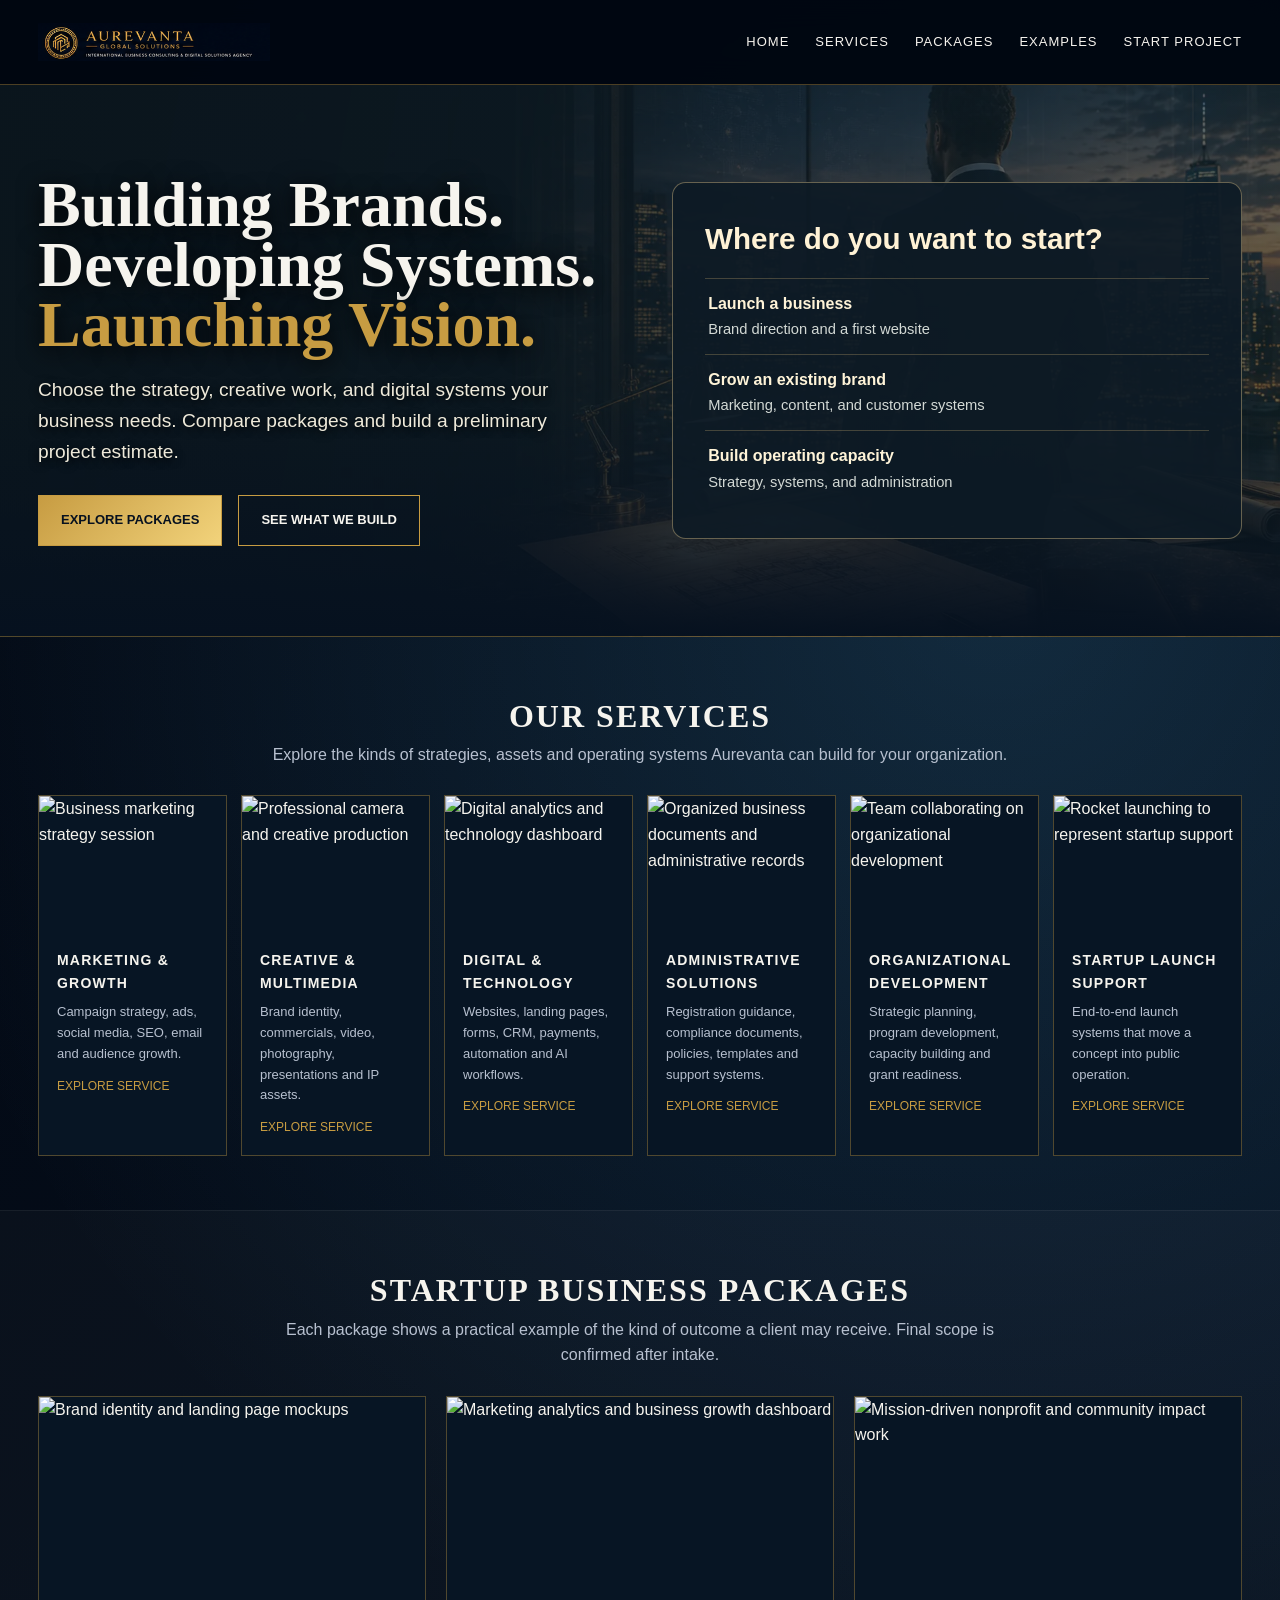
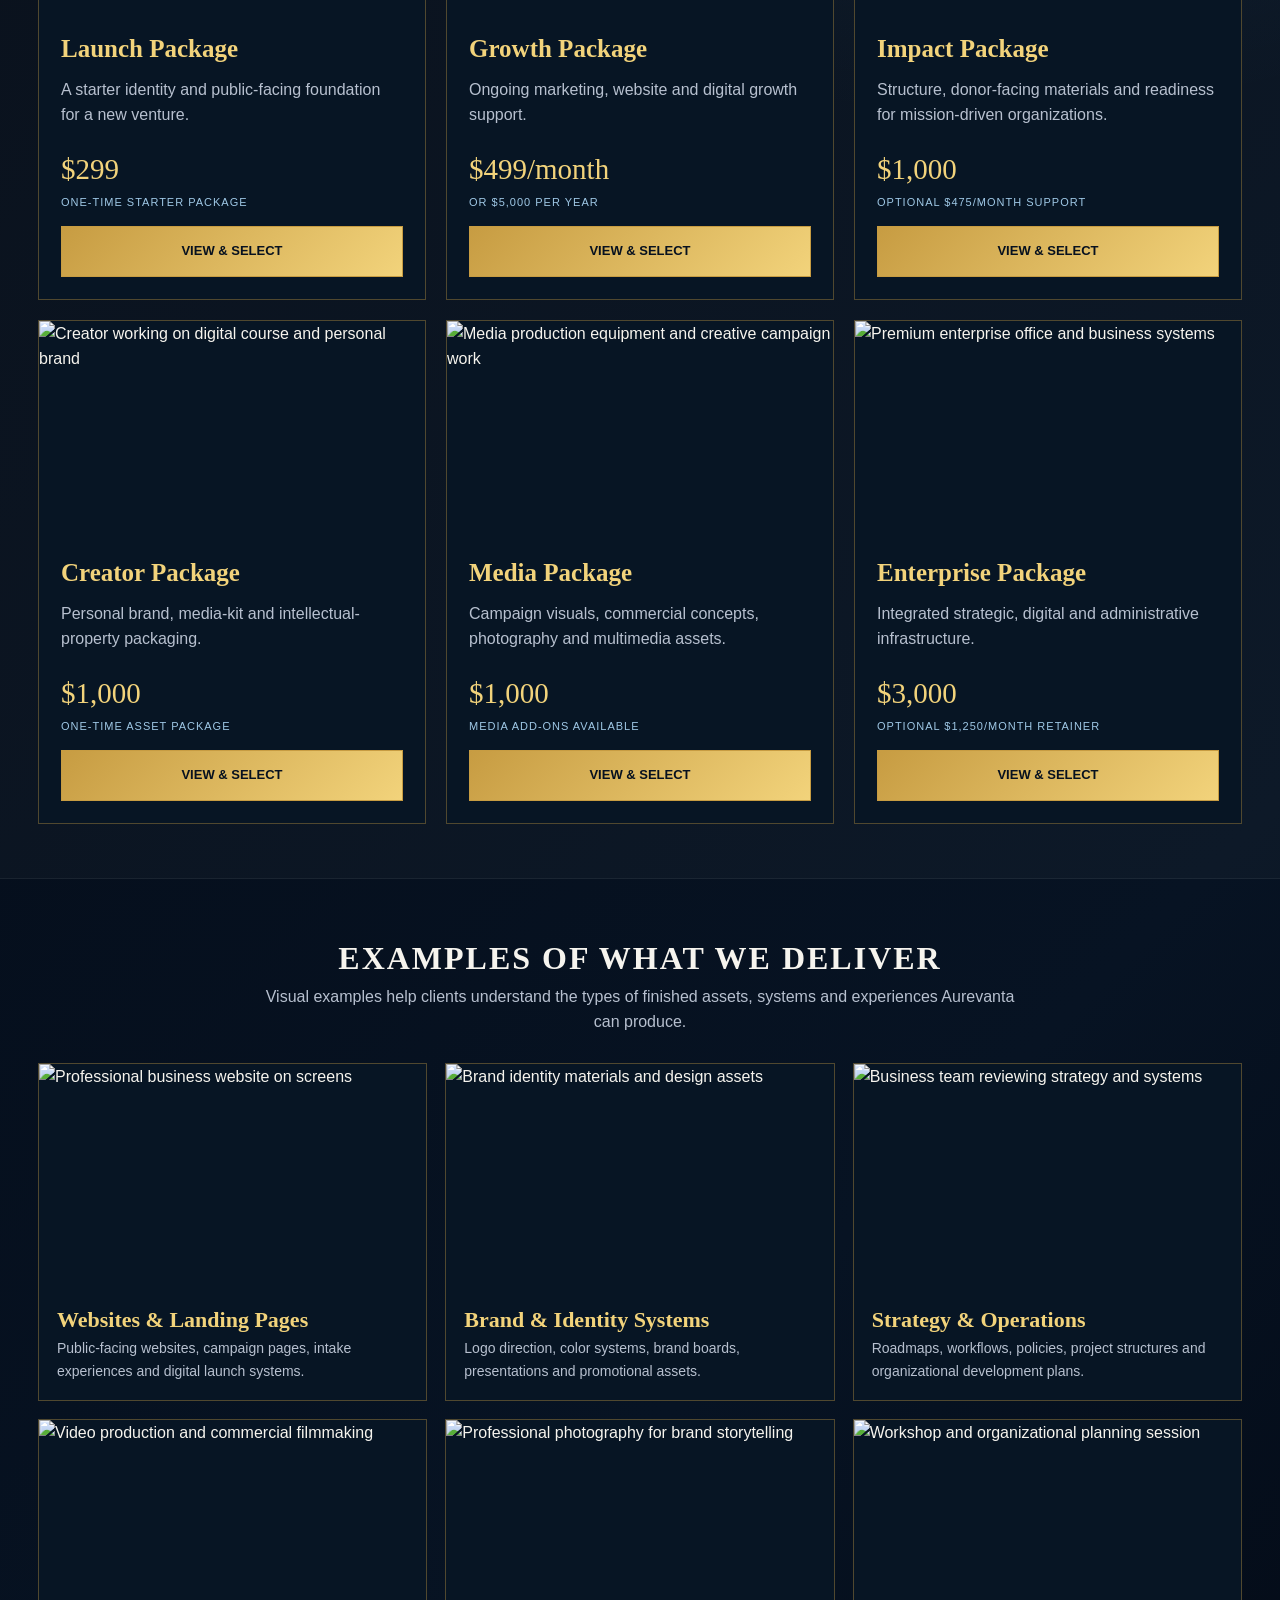
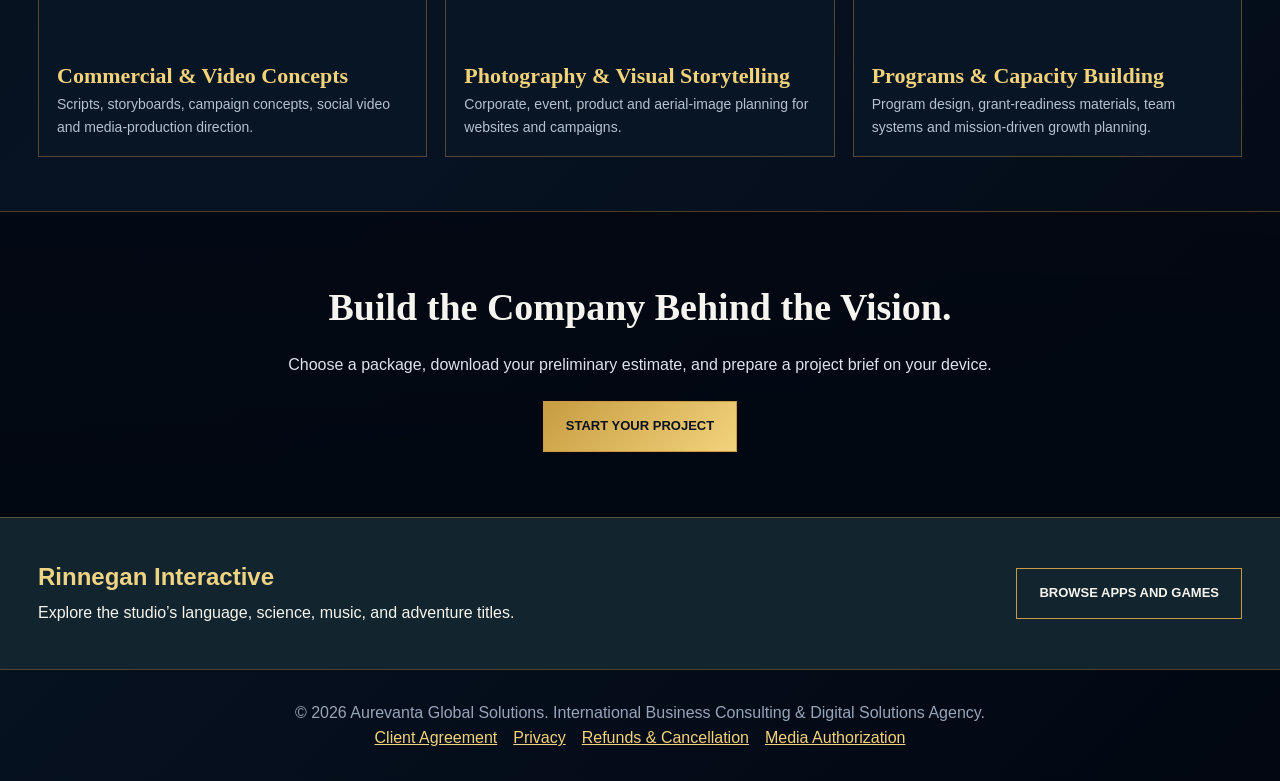
==== commit 75361593: "Make public Aurevanta estimates and project drafts downloadable" ====
--- a/index.html
+++ b/index.html
@@ -4,4 +4,4 @@
   <a href="packages.html?package=launch"><strong>Launch a business</strong><span>Brand direction and a first website</span></a>
   <a href="packages.html?package=growth"><strong>Grow an existing brand</strong><span>Marketing, content, and customer systems</span></a>
   <a href="packages.html?package=enterprise"><strong>Build operating capacity</strong><span>Strategy, systems, and administration</span></a>
-</nav></div></section><section id="services" class="section"><h2 class="title">Our Services</h2><p class="subtitle">Explore the kinds of strategies, assets and operating systems Aurevanta can build for your organization.</p><div class="cards"><article class="card"><img class="card-image" src="https://images.unsplash.com/photo-1454165804606-c3d57bc86b40?auto=format&fit=crop&w=700&q=80" alt="Business marketing strategy session" loading="lazy"><div class="body"><h3>Marketing & Growth</h3><p>Campaign strategy, ads, social media, SEO, email and audience growth.</p><a href="services/marketing-growth.html">Explore service</a></div></article><article class="card"><img class="card-image" src="https://images.unsplash.com/photo-1516035069371-29a1b244cc32?auto=format&fit=crop&w=700&q=80" alt="Professional camera and creative production" loading="lazy"><div class="body"><h3>Creative & Multimedia</h3><p>Brand identity, commercials, video, photography, presentations and IP assets.</p><a href="services/creative-multimedia.html">Explore service</a></div></article><article class="card"><img class="card-image" src="https://images.unsplash.com/photo-1460925895917-afdab827c52f?auto=format&fit=crop&w=700&q=80" alt="Digital analytics and technology dashboard" loading="lazy"><div class="body"><h3>Digital & Technology</h3><p>Websites, landing pages, forms, CRM, payments, automation and AI workflows.</p><a href="services/digital-technology.html">Explore service</a></div></article><article class="card"><img class="card-image" src="https://images.unsplash.com/photo-1450101499163-c8848c66ca85?auto=format&fit=crop&w=700&q=80" alt="Organized business documents and administrative records" loading="lazy"><div class="body"><h3>Administrative Solutions</h3><p>Registration guidance, compliance documents, policies, templates and support systems.</p><a href="services/administrative-solutions.html">Explore service</a></div></article><article class="card"><img class="card-image" src="https://images.unsplash.com/photo-1521737711867-e3b97375f902?auto=format&fit=crop&w=700&q=80" alt="Team collaborating on organizational development" loading="lazy"><div class="body"><h3>Organizational Development</h3><p>Strategic planning, program development, capacity building and grant readiness.</p><a href="services/organizational-development.html">Explore service</a></div></article><article class="card"><img class="card-image" src="https://images.unsplash.com/photo-1446776811953-b23d57bd21aa?auto=format&fit=crop&w=700&q=80" alt="Rocket launching to represent startup support" loading="lazy"><div class="body"><h3>Startup Launch Support</h3><p>End-to-end launch systems that move a concept into public operation.</p><a href="services/startup-launch.html">Explore service</a></div></article></div></section><section id="packages" class="section alt"><div class="section-inner"><h2 class="title">Startup Business Packages</h2><p class="subtitle">Each package shows a practical example of the kind of outcome a client may receive. Final scope is confirmed after intake.</p><div class="package-grid"><article class="package-showcase"><img class="package-image" src="https://images.unsplash.com/photo-1523726491678-bf852e717f6a?auto=format&fit=crop&w=900&q=82" alt="Brand identity and landing page mockups" loading="lazy"><div class="package-content"><h3>Launch Package</h3><p>A starter identity and public-facing foundation for a new venture.</p><div class="package-price">$299</div><div class="package-type">One-time starter package</div><a class="btn primary" href="packages.html?package=launch">View & Select</a></div></article><article class="package-showcase"><img class="package-image" src="https://images.unsplash.com/photo-1551288049-bebda4e38f71?auto=format&fit=crop&w=900&q=82" alt="Marketing analytics and business growth dashboard" loading="lazy"><div class="package-content"><h3>Growth Package</h3><p>Ongoing marketing, website and digital growth support.</p><div class="package-price">$499/month</div><div class="package-type">Or $5,000 per year</div><a class="btn primary" href="packages.html?package=growth">View & Select</a></div></article><article class="package-showcase"><img class="package-image" src="https://images.unsplash.com/photo-1559027615-cd4628902d4a?auto=format&fit=crop&w=900&q=82" alt="Mission-driven nonprofit and community impact work" loading="lazy"><div class="package-content"><h3>Impact Package</h3><p>Structure, donor-facing materials and readiness for mission-driven organizations.</p><div class="package-price">$1,000</div><div class="package-type">Optional $475/month support</div><a class="btn primary" href="packages.html?package=impact">View & Select</a></div></article><article class="package-showcase"><img class="package-image" src="https://images.unsplash.com/photo-1516321318423-f06f85e504b3?auto=format&fit=crop&w=900&q=82" alt="Creator working on digital course and personal brand" loading="lazy"><div class="package-content"><h3>Creator Package</h3><p>Personal brand, media-kit and intellectual-property packaging.</p><div class="package-price">$1,000</div><div class="package-type">One-time asset package</div><a class="btn primary" href="packages.html?package=creator">View & Select</a></div></article><article class="package-showcase"><img class="package-image" src="https://images.unsplash.com/photo-1492619375914-88005aa9e8fb?auto=format&fit=crop&w=900&q=82" alt="Media production equipment and creative campaign work" loading="lazy"><div class="package-content"><h3>Media Package</h3><p>Campaign visuals, commercial concepts, photography and multimedia assets.</p><div class="package-price">$1,000</div><div class="package-type">Media add-ons available</div><a class="btn primary" href="packages.html?package=media">View & Select</a></div></article><article class="package-showcase"><img class="package-image" src="https://images.unsplash.com/photo-1497366811353-6870744d04b2?auto=format&fit=crop&w=900&q=82" alt="Premium enterprise office and business systems" loading="lazy"><div class="package-content"><h3>Enterprise Package</h3><p>Integrated strategic, digital and administrative infrastructure.</p><div class="package-price">$3,000</div><div class="package-type">Optional $1,250/month retainer</div><a class="btn primary" href="packages.html?package=enterprise">View & Select</a></div></article></div></div></section><section id="examples" class="section"><h2 class="title">Examples of What We Deliver</h2><p class="subtitle">Visual examples help clients understand the types of finished assets, systems and experiences Aurevanta can produce.</p><div class="gallery-grid"><article class="gallery-card"><img class="gallery-image" src="https://images.unsplash.com/photo-1524758631624-e2822e304c36?auto=format&fit=crop&w=900&q=80" alt="Professional business website on screens" loading="lazy"><div class="gallery-content"><h3>Websites & Landing Pages</h3><p>Public-facing websites, campaign pages, intake experiences and digital launch systems.</p></div></article><article class="gallery-card"><img class="gallery-image" src="https://images.unsplash.com/photo-1561070791-2526d30994b5?auto=format&fit=crop&w=900&q=80" alt="Brand identity materials and design assets" loading="lazy"><div class="gallery-content"><h3>Brand & Identity Systems</h3><p>Logo direction, color systems, brand boards, presentations and promotional assets.</p></div></article><article class="gallery-card"><img class="gallery-image" src="https://images.unsplash.com/photo-1556761175-b413da4baf72?auto=format&fit=crop&w=900&q=80" alt="Business team reviewing strategy and systems" loading="lazy"><div class="gallery-content"><h3>Strategy & Operations</h3><p>Roadmaps, workflows, policies, project structures and organizational development plans.</p></div></article><article class="gallery-card"><img class="gallery-image" src="https://images.unsplash.com/photo-1485846234645-a62644f84728?auto=format&fit=crop&w=900&q=80" alt="Video production and commercial filmmaking" loading="lazy"><div class="gallery-content"><h3>Commercial & Video Concepts</h3><p>Scripts, storyboards, campaign concepts, social video and media-production direction.</p></div></article><article class="gallery-card"><img class="gallery-image" src="https://images.unsplash.com/photo-1500530855697-b586d89ba3ee?auto=format&fit=crop&w=900&q=80" alt="Professional photography for brand storytelling" loading="lazy"><div class="gallery-content"><h3>Photography & Visual Storytelling</h3><p>Corporate, event, product and aerial-image planning for websites and campaigns.</p></div></article><article class="gallery-card"><img class="gallery-image" src="https://images.unsplash.com/photo-1552664730-d307ca884978?auto=format&fit=crop&w=900&q=80" alt="Workshop and organizational planning session" loading="lazy"><div class="gallery-content"><h3>Programs & Capacity Building</h3><p>Program design, grant-readiness materials, team systems and mission-driven growth planning.</p></div></article></div></section><section id="contact" class="cta"><h2>Build the Company Behind the Vision.</h2><p>Select a package, add the services you need, upload your existing assets and submit a structured request for Aurevanta review.</p><a class="btn primary" href="packages.html">Start Your Project</a></section><section class="studio-reference"><div class="wrap"><div><h2>Rinnegan Interactive</h2><p>Explore the studio’s language, science, music, and adventure titles.</p></div><a class="btn" href="https://rinneganinteractive.com/">Browse apps and games</a></div></section></main><footer><p>© 2026 Aurevanta Global Solutions. International Business Consulting & Digital Solutions Agency.</p><p class="legal-footer"><a href="legal/client-service-agreement.html">Client Agreement</a><a href="legal/privacy-policy.html">Privacy</a><a href="legal/refund-cancellation-policy.html">Refunds & Cancellation</a><a href="legal/media-upload-authorization.html">Media Authorization</a></p></footer></body></html>+</nav></div></section><section id="services" class="section"><h2 class="title">Our Services</h2><p class="subtitle">Explore the kinds of strategies, assets and operating systems Aurevanta can build for your organization.</p><div class="cards"><article class="card"><img class="card-image" src="https://images.unsplash.com/photo-1454165804606-c3d57bc86b40?auto=format&fit=crop&w=700&q=80" alt="Business marketing strategy session" loading="lazy"><div class="body"><h3>Marketing & Growth</h3><p>Campaign strategy, ads, social media, SEO, email and audience growth.</p><a href="services/marketing-growth.html">Explore service</a></div></article><article class="card"><img class="card-image" src="https://images.unsplash.com/photo-1516035069371-29a1b244cc32?auto=format&fit=crop&w=700&q=80" alt="Professional camera and creative production" loading="lazy"><div class="body"><h3>Creative & Multimedia</h3><p>Brand identity, commercials, video, photography, presentations and IP assets.</p><a href="services/creative-multimedia.html">Explore service</a></div></article><article class="card"><img class="card-image" src="https://images.unsplash.com/photo-1460925895917-afdab827c52f?auto=format&fit=crop&w=700&q=80" alt="Digital analytics and technology dashboard" loading="lazy"><div class="body"><h3>Digital & Technology</h3><p>Websites, landing pages, forms, CRM, payments, automation and AI workflows.</p><a href="services/digital-technology.html">Explore service</a></div></article><article class="card"><img class="card-image" src="https://images.unsplash.com/photo-1450101499163-c8848c66ca85?auto=format&fit=crop&w=700&q=80" alt="Organized business documents and administrative records" loading="lazy"><div class="body"><h3>Administrative Solutions</h3><p>Registration guidance, compliance documents, policies, templates and support systems.</p><a href="services/administrative-solutions.html">Explore service</a></div></article><article class="card"><img class="card-image" src="https://images.unsplash.com/photo-1521737711867-e3b97375f902?auto=format&fit=crop&w=700&q=80" alt="Team collaborating on organizational development" loading="lazy"><div class="body"><h3>Organizational Development</h3><p>Strategic planning, program development, capacity building and grant readiness.</p><a href="services/organizational-development.html">Explore service</a></div></article><article class="card"><img class="card-image" src="https://images.unsplash.com/photo-1446776811953-b23d57bd21aa?auto=format&fit=crop&w=700&q=80" alt="Rocket launching to represent startup support" loading="lazy"><div class="body"><h3>Startup Launch Support</h3><p>End-to-end launch systems that move a concept into public operation.</p><a href="services/startup-launch.html">Explore service</a></div></article></div></section><section id="packages" class="section alt"><div class="section-inner"><h2 class="title">Startup Business Packages</h2><p class="subtitle">Each package shows a practical example of the kind of outcome a client may receive. Final scope is confirmed after intake.</p><div class="package-grid"><article class="package-showcase"><img class="package-image" src="https://images.unsplash.com/photo-1523726491678-bf852e717f6a?auto=format&fit=crop&w=900&q=82" alt="Brand identity and landing page mockups" loading="lazy"><div class="package-content"><h3>Launch Package</h3><p>A starter identity and public-facing foundation for a new venture.</p><div class="package-price">$299</div><div class="package-type">One-time starter package</div><a class="btn primary" href="packages.html?package=launch">View & Select</a></div></article><article class="package-showcase"><img class="package-image" src="https://images.unsplash.com/photo-1551288049-bebda4e38f71?auto=format&fit=crop&w=900&q=82" alt="Marketing analytics and business growth dashboard" loading="lazy"><div class="package-content"><h3>Growth Package</h3><p>Ongoing marketing, website and digital growth support.</p><div class="package-price">$499/month</div><div class="package-type">Or $5,000 per year</div><a class="btn primary" href="packages.html?package=growth">View & Select</a></div></article><article class="package-showcase"><img class="package-image" src="https://images.unsplash.com/photo-1559027615-cd4628902d4a?auto=format&fit=crop&w=900&q=82" alt="Mission-driven nonprofit and community impact work" loading="lazy"><div class="package-content"><h3>Impact Package</h3><p>Structure, donor-facing materials and readiness for mission-driven organizations.</p><div class="package-price">$1,000</div><div class="package-type">Optional $475/month support</div><a class="btn primary" href="packages.html?package=impact">View & Select</a></div></article><article class="package-showcase"><img class="package-image" src="https://images.unsplash.com/photo-1516321318423-f06f85e504b3?auto=format&fit=crop&w=900&q=82" alt="Creator working on digital course and personal brand" loading="lazy"><div class="package-content"><h3>Creator Package</h3><p>Personal brand, media-kit and intellectual-property packaging.</p><div class="package-price">$1,000</div><div class="package-type">One-time asset package</div><a class="btn primary" href="packages.html?package=creator">View & Select</a></div></article><article class="package-showcase"><img class="package-image" src="https://images.unsplash.com/photo-1492619375914-88005aa9e8fb?auto=format&fit=crop&w=900&q=82" alt="Media production equipment and creative campaign work" loading="lazy"><div class="package-content"><h3>Media Package</h3><p>Campaign visuals, commercial concepts, photography and multimedia assets.</p><div class="package-price">$1,000</div><div class="package-type">Media add-ons available</div><a class="btn primary" href="packages.html?package=media">View & Select</a></div></article><article class="package-showcase"><img class="package-image" src="https://images.unsplash.com/photo-1497366811353-6870744d04b2?auto=format&fit=crop&w=900&q=82" alt="Premium enterprise office and business systems" loading="lazy"><div class="package-content"><h3>Enterprise Package</h3><p>Integrated strategic, digital and administrative infrastructure.</p><div class="package-price">$3,000</div><div class="package-type">Optional $1,250/month retainer</div><a class="btn primary" href="packages.html?package=enterprise">View & Select</a></div></article></div></div></section><section id="examples" class="section"><h2 class="title">Examples of What We Deliver</h2><p class="subtitle">Visual examples help clients understand the types of finished assets, systems and experiences Aurevanta can produce.</p><div class="gallery-grid"><article class="gallery-card"><img class="gallery-image" src="https://images.unsplash.com/photo-1524758631624-e2822e304c36?auto=format&fit=crop&w=900&q=80" alt="Professional business website on screens" loading="lazy"><div class="gallery-content"><h3>Websites & Landing Pages</h3><p>Public-facing websites, campaign pages, intake experiences and digital launch systems.</p></div></article><article class="gallery-card"><img class="gallery-image" src="https://images.unsplash.com/photo-1561070791-2526d30994b5?auto=format&fit=crop&w=900&q=80" alt="Brand identity materials and design assets" loading="lazy"><div class="gallery-content"><h3>Brand & Identity Systems</h3><p>Logo direction, color systems, brand boards, presentations and promotional assets.</p></div></article><article class="gallery-card"><img class="gallery-image" src="https://images.unsplash.com/photo-1556761175-b413da4baf72?auto=format&fit=crop&w=900&q=80" alt="Business team reviewing strategy and systems" loading="lazy"><div class="gallery-content"><h3>Strategy & Operations</h3><p>Roadmaps, workflows, policies, project structures and organizational development plans.</p></div></article><article class="gallery-card"><img class="gallery-image" src="https://images.unsplash.com/photo-1485846234645-a62644f84728?auto=format&fit=crop&w=900&q=80" alt="Video production and commercial filmmaking" loading="lazy"><div class="gallery-content"><h3>Commercial & Video Concepts</h3><p>Scripts, storyboards, campaign concepts, social video and media-production direction.</p></div></article><article class="gallery-card"><img class="gallery-image" src="https://images.unsplash.com/photo-1500530855697-b586d89ba3ee?auto=format&fit=crop&w=900&q=80" alt="Professional photography for brand storytelling" loading="lazy"><div class="gallery-content"><h3>Photography & Visual Storytelling</h3><p>Corporate, event, product and aerial-image planning for websites and campaigns.</p></div></article><article class="gallery-card"><img class="gallery-image" src="https://images.unsplash.com/photo-1552664730-d307ca884978?auto=format&fit=crop&w=900&q=80" alt="Workshop and organizational planning session" loading="lazy"><div class="gallery-content"><h3>Programs & Capacity Building</h3><p>Program design, grant-readiness materials, team systems and mission-driven growth planning.</p></div></article></div></section><section id="contact" class="cta"><h2>Build the Company Behind the Vision.</h2><p>Choose a package, download your preliminary estimate, and prepare a project brief on your device.</p><a class="btn primary" href="packages.html">Start Your Project</a></section><section class="studio-reference"><div class="wrap"><div><h2>Rinnegan Interactive</h2><p>Explore the studio’s language, science, music, and adventure titles.</p></div><a class="btn" href="https://rinneganinteractive.com/">Browse apps and games</a></div></section></main><footer><p>© 2026 Aurevanta Global Solutions. International Business Consulting & Digital Solutions Agency.</p><p class="legal-footer"><a href="legal/client-service-agreement.html">Client Agreement</a><a href="legal/privacy-policy.html">Privacy</a><a href="legal/refund-cancellation-policy.html">Refunds & Cancellation</a><a href="legal/media-upload-authorization.html">Media Authorization</a></p></footer></body></html>
--- a/global.css
+++ b/global.css
@@ -26,3 +26,5 @@
 .select-card:focus-within,.card:focus-within { border-color:#dabc78; }
 @media(max-width:900px) { .top .links { display:none; } .mobile-menu { display:block; position:relative; margin-left:auto; } .mobile-menu summary { cursor:pointer; padding:.6rem 1rem; border:1px solid #a18c59; color:#fff3d8; border-radius:.4rem; } .mobile-menu nav { position:absolute; right:0; top:calc(100% + .4rem); display:grid; min-width:12rem; padding:.4rem; background:#101d2a; border:1px solid #827457; border-radius:.4rem; box-shadow:0 8px 24px #0005; } .mobile-menu nav a { padding:.7rem .8rem; min-height:44px; } .hero-inner { grid-template-columns:1fr; } }
 @media(prefers-reduced-motion:reduce) { html { scroll-behavior:auto; } }
+#download-estimate[hidden], #download-draft[hidden] { display: none; }
+#download-draft { margin-top: .75rem; }
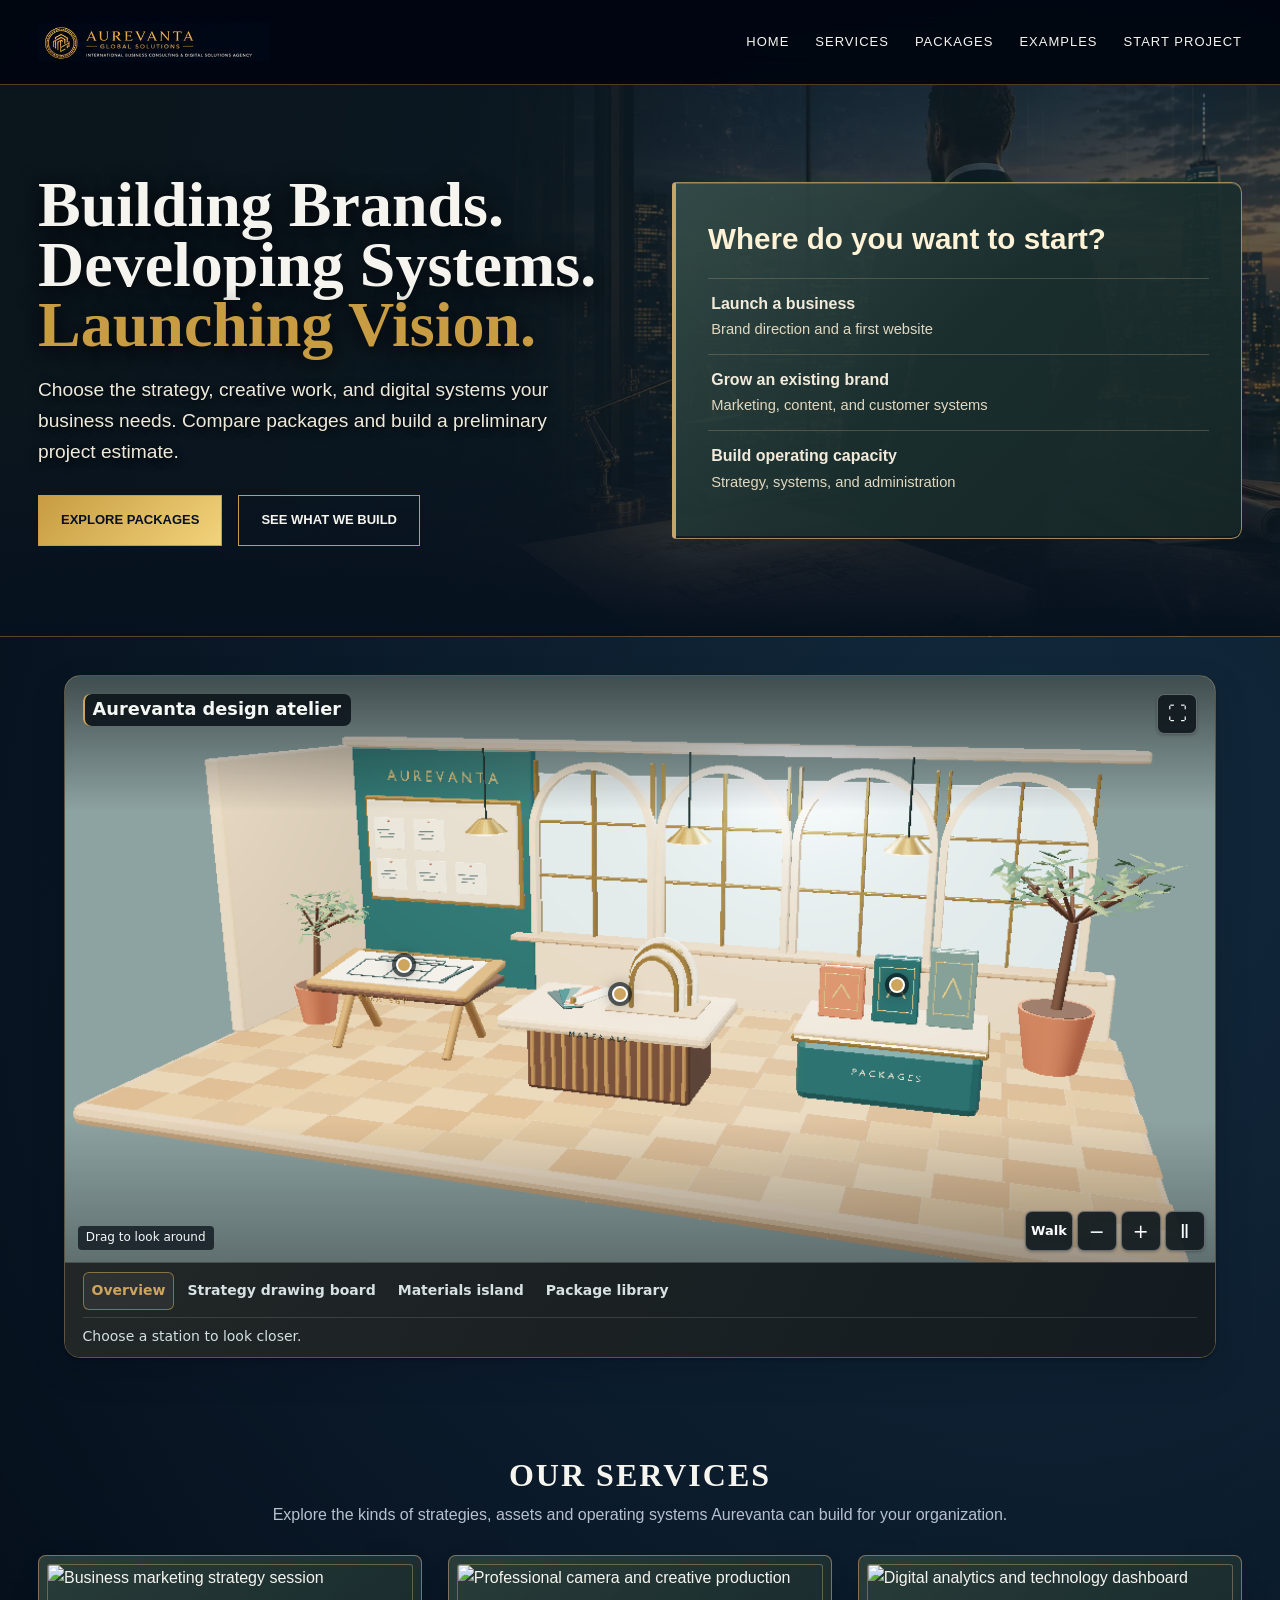
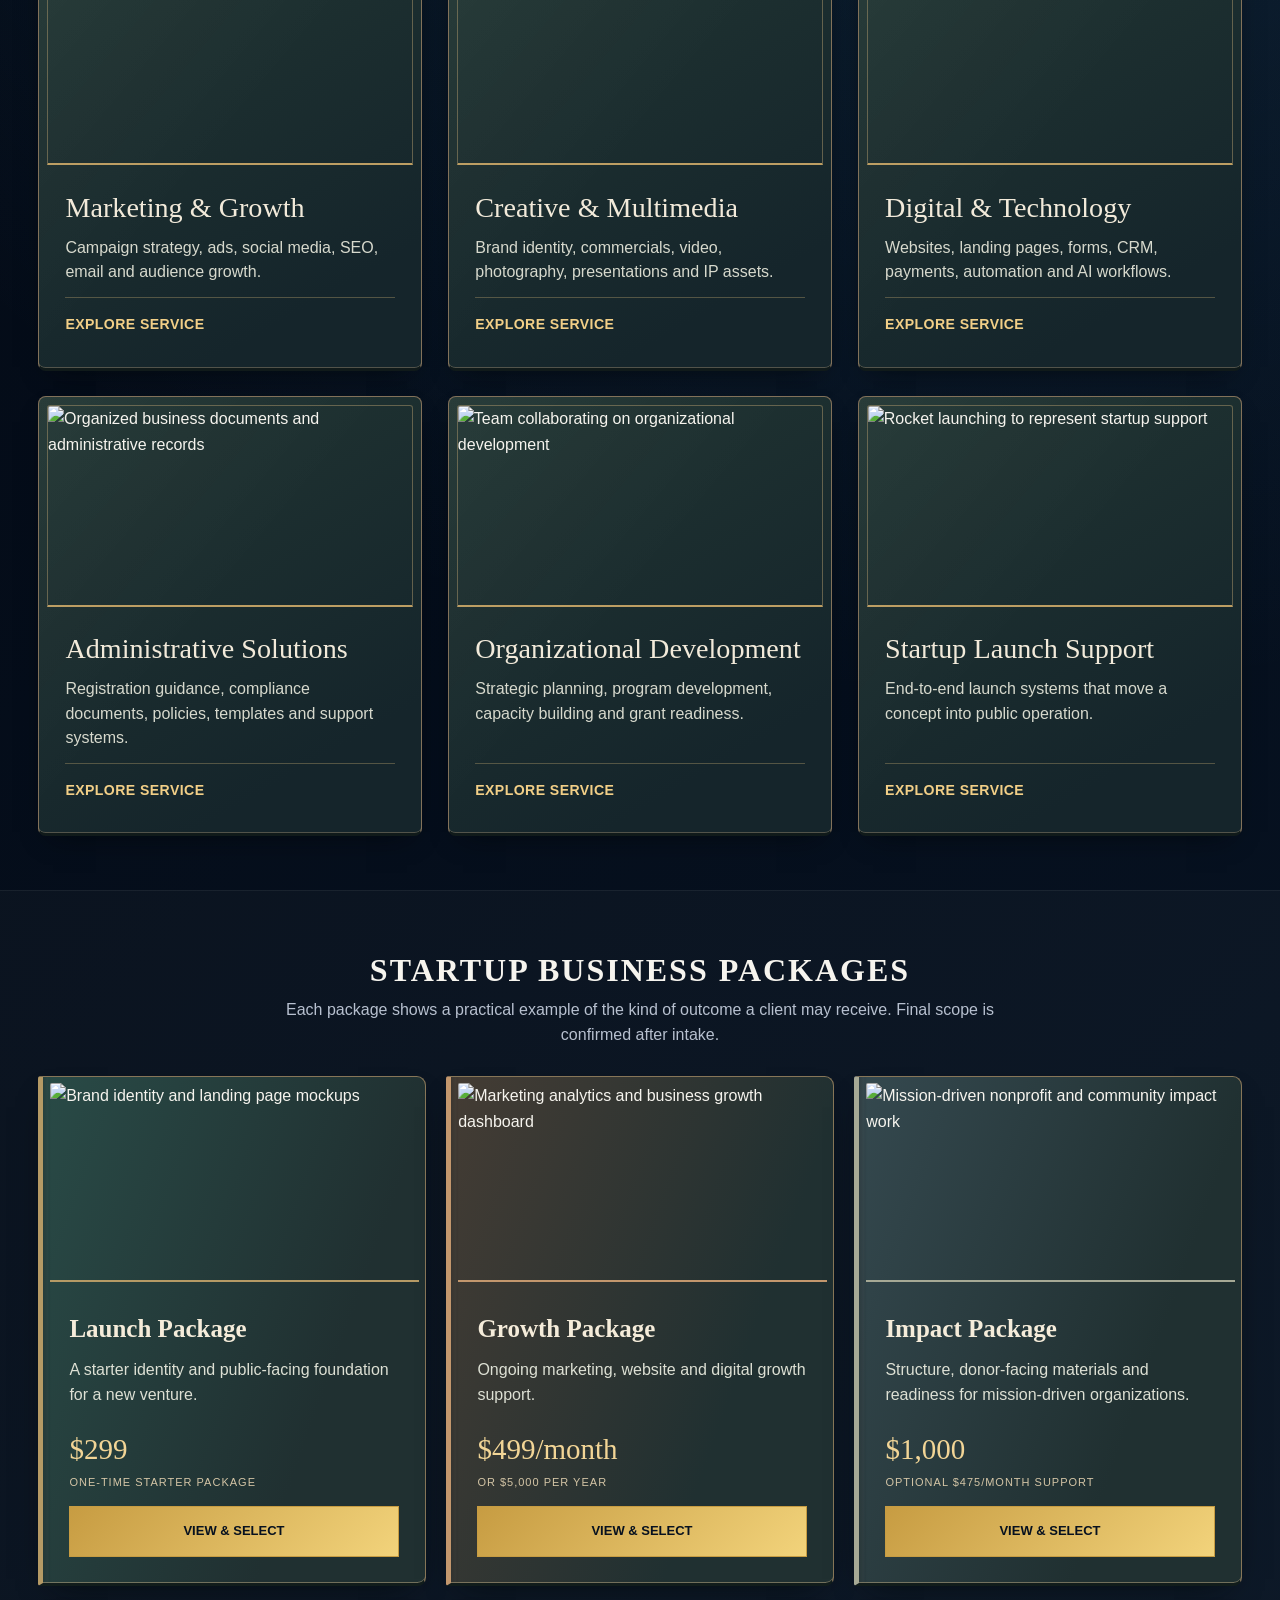
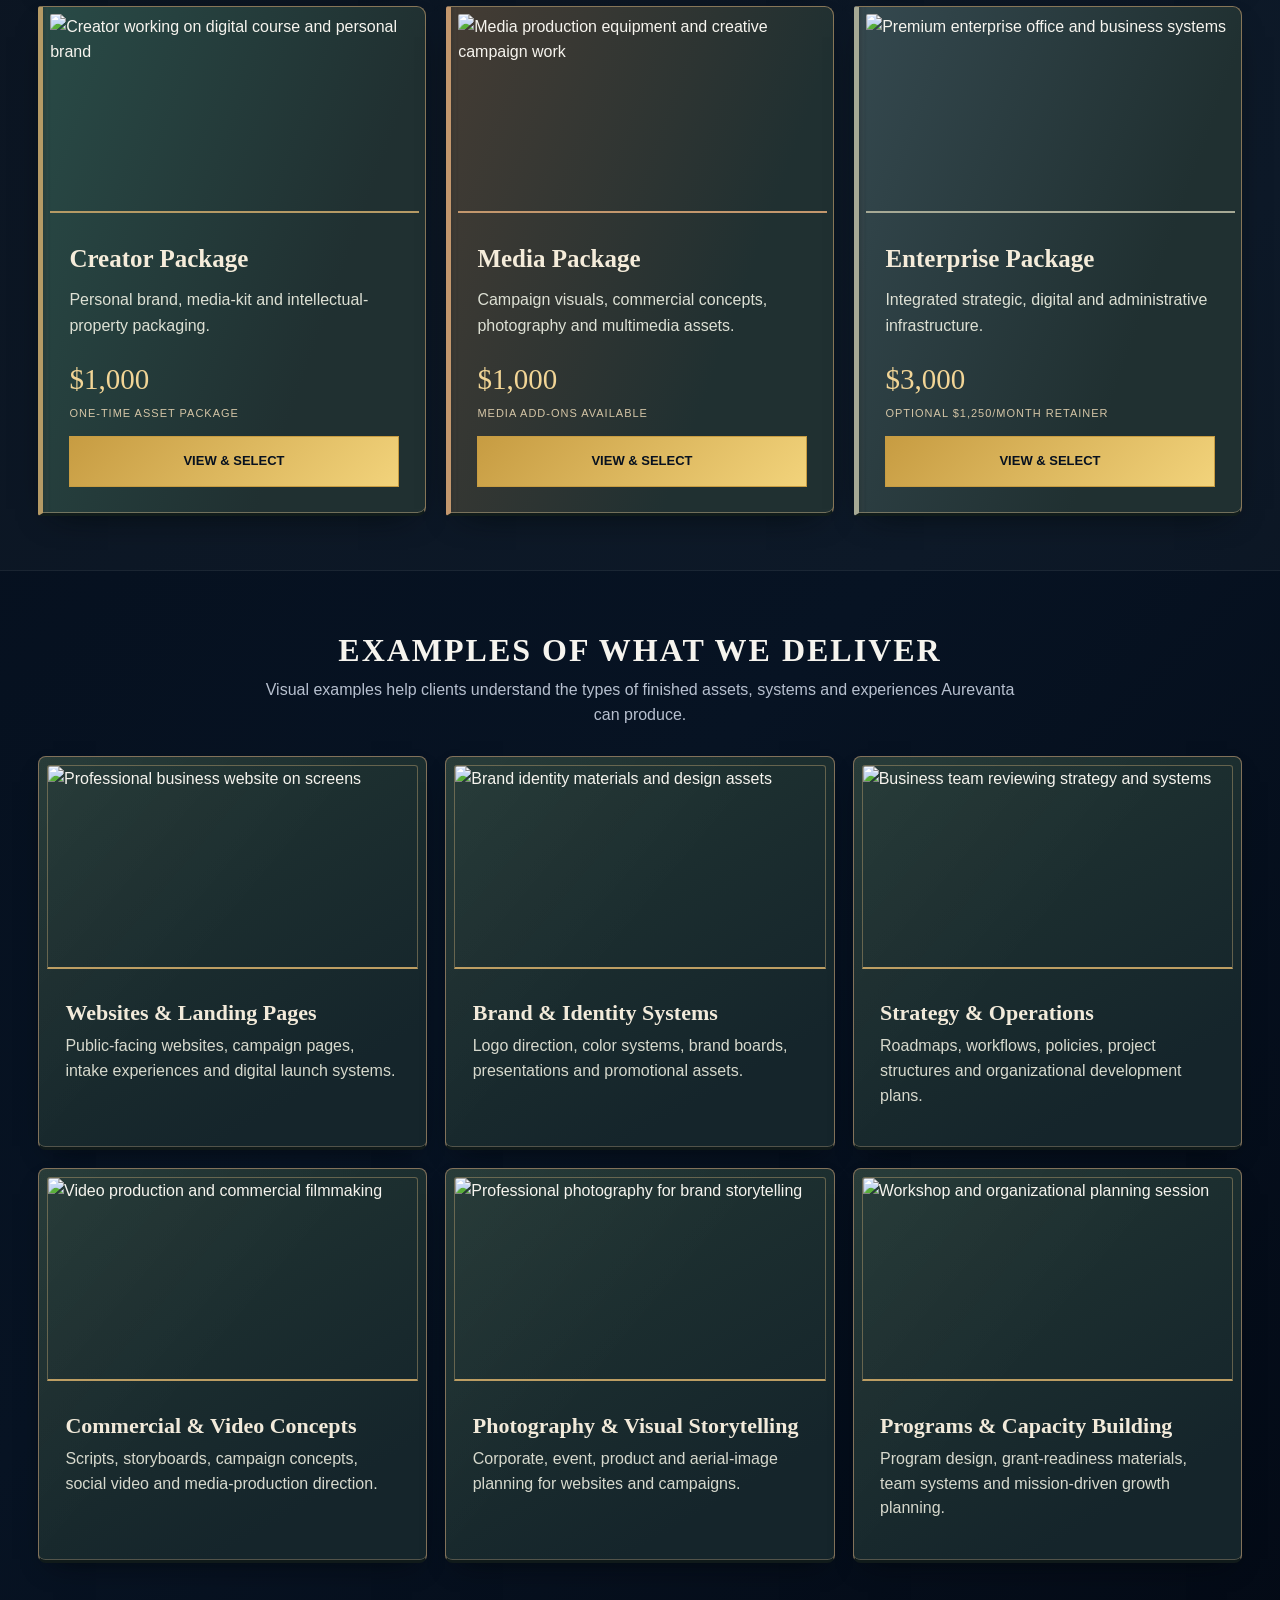
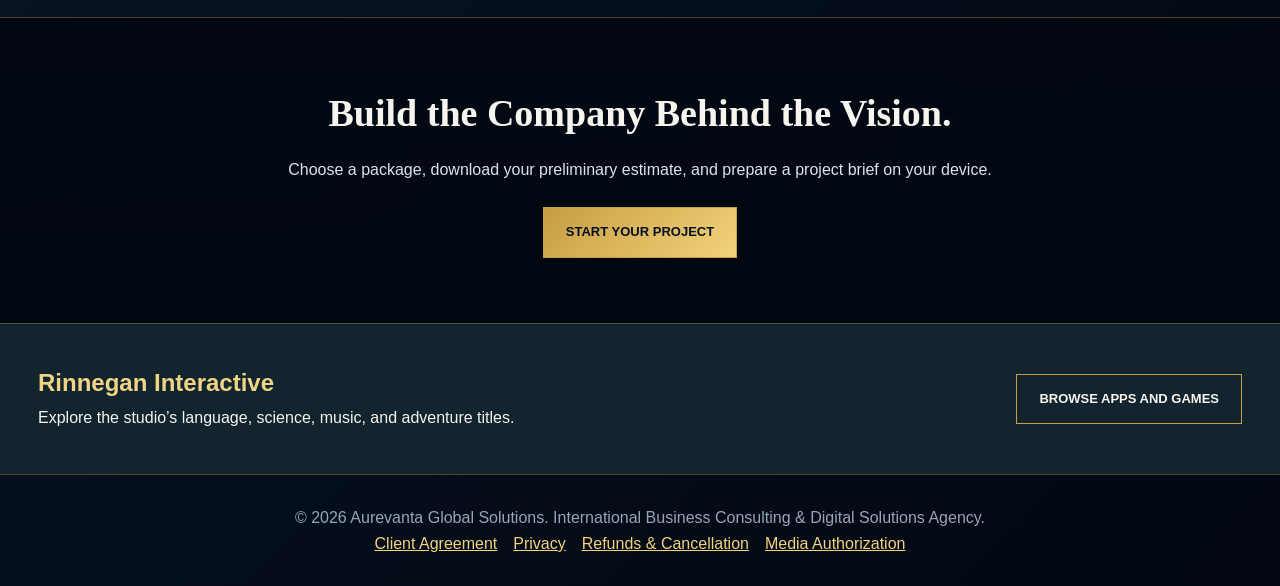
==== commit 0920090c: "Build a navigable 3D design atelier for Aurevanta" ====
--- a/index.html
+++ b/index.html
@@ -1,7 +1,7 @@
-<!DOCTYPE html><html lang="en"><head><meta charset="UTF-8"><meta name="viewport" content="width=device-width,initial-scale=1.0"><title>Aurevanta Global Solutions</title><meta name="description" content="Aurevanta Global Solutions provides strategy, creative media, digital systems, administration, organizational development and startup launch support."><link rel="stylesheet" href="global.css"></head><body><a class="skip-main" href="#main">Skip to content</a><header class="top"><nav class="nav"><a class="brand" href="index.html"><img src="assets/ags-logo-horizontal.png" alt="Aurevanta Global Solutions logo"></a><div class="links"><a href="index.html">Home</a><a href="#services">Services</a><a href="#packages">Packages</a><a href="#examples">Examples</a><a href="packages.html#intake">Start Project</a></div>
+<!DOCTYPE html><html lang="en"><head><meta charset="UTF-8"><meta name="viewport" content="width=device-width,initial-scale=1.0"><title>Aurevanta Global Solutions</title><meta name="description" content="Aurevanta Global Solutions provides strategy, creative media, digital systems, administration, organizational development and startup launch support."><link rel="stylesheet" href="global.css"><link rel="stylesheet" href="worlds/world.css"><script type="module" src="worlds/experience.mjs"></script></head><body><a class="skip-main" href="#main">Skip to content</a><header class="top"><nav class="nav"><a class="brand" href="index.html"><img src="assets/ags-logo-horizontal.png" alt="Aurevanta Global Solutions logo"></a><div class="links"><a href="index.html">Home</a><a href="#services">Services</a><a href="#packages">Packages</a><a href="#examples">Examples</a><a href="packages.html#intake">Start Project</a></div>
 <details class="mobile-menu"><summary>Menu</summary><nav aria-label="Mobile navigation"><a href="index.html">Home</a><a href="#services">Services</a><a href="#packages">Packages</a><a href="#examples">Examples</a><a href="packages.html#intake">Start Project</a></nav></details></nav></header><main id="main" tabindex="-1"><section class="hero"><div class="hero-inner"><div class="copy"><h1>Building Brands.<br>Developing Systems.<br><em>Launching Vision.</em></h1><p>Choose the strategy, creative work, and digital systems your business needs. Compare packages and build a preliminary project estimate.</p><div class="btns"><a class="btn primary" href="packages.html">Explore Packages</a><a class="btn" href="#examples">See What We Build</a></div></div><nav class="business-paths" aria-label="Choose how to start your project">
   <h2>Where do you want to start?</h2>
   <a href="packages.html?package=launch"><strong>Launch a business</strong><span>Brand direction and a first website</span></a>
   <a href="packages.html?package=growth"><strong>Grow an existing brand</strong><span>Marketing, content, and customer systems</span></a>
   <a href="packages.html?package=enterprise"><strong>Build operating capacity</strong><span>Strategy, systems, and administration</span></a>
-</nav></div></section><section id="services" class="section"><h2 class="title">Our Services</h2><p class="subtitle">Explore the kinds of strategies, assets and operating systems Aurevanta can build for your organization.</p><div class="cards"><article class="card"><img class="card-image" src="https://images.unsplash.com/photo-1454165804606-c3d57bc86b40?auto=format&fit=crop&w=700&q=80" alt="Business marketing strategy session" loading="lazy"><div class="body"><h3>Marketing & Growth</h3><p>Campaign strategy, ads, social media, SEO, email and audience growth.</p><a href="services/marketing-growth.html">Explore service</a></div></article><article class="card"><img class="card-image" src="https://images.unsplash.com/photo-1516035069371-29a1b244cc32?auto=format&fit=crop&w=700&q=80" alt="Professional camera and creative production" loading="lazy"><div class="body"><h3>Creative & Multimedia</h3><p>Brand identity, commercials, video, photography, presentations and IP assets.</p><a href="services/creative-multimedia.html">Explore service</a></div></article><article class="card"><img class="card-image" src="https://images.unsplash.com/photo-1460925895917-afdab827c52f?auto=format&fit=crop&w=700&q=80" alt="Digital analytics and technology dashboard" loading="lazy"><div class="body"><h3>Digital & Technology</h3><p>Websites, landing pages, forms, CRM, payments, automation and AI workflows.</p><a href="services/digital-technology.html">Explore service</a></div></article><article class="card"><img class="card-image" src="https://images.unsplash.com/photo-1450101499163-c8848c66ca85?auto=format&fit=crop&w=700&q=80" alt="Organized business documents and administrative records" loading="lazy"><div class="body"><h3>Administrative Solutions</h3><p>Registration guidance, compliance documents, policies, templates and support systems.</p><a href="services/administrative-solutions.html">Explore service</a></div></article><article class="card"><img class="card-image" src="https://images.unsplash.com/photo-1521737711867-e3b97375f902?auto=format&fit=crop&w=700&q=80" alt="Team collaborating on organizational development" loading="lazy"><div class="body"><h3>Organizational Development</h3><p>Strategic planning, program development, capacity building and grant readiness.</p><a href="services/organizational-development.html">Explore service</a></div></article><article class="card"><img class="card-image" src="https://images.unsplash.com/photo-1446776811953-b23d57bd21aa?auto=format&fit=crop&w=700&q=80" alt="Rocket launching to represent startup support" loading="lazy"><div class="body"><h3>Startup Launch Support</h3><p>End-to-end launch systems that move a concept into public operation.</p><a href="services/startup-launch.html">Explore service</a></div></article></div></section><section id="packages" class="section alt"><div class="section-inner"><h2 class="title">Startup Business Packages</h2><p class="subtitle">Each package shows a practical example of the kind of outcome a client may receive. Final scope is confirmed after intake.</p><div class="package-grid"><article class="package-showcase"><img class="package-image" src="https://images.unsplash.com/photo-1523726491678-bf852e717f6a?auto=format&fit=crop&w=900&q=82" alt="Brand identity and landing page mockups" loading="lazy"><div class="package-content"><h3>Launch Package</h3><p>A starter identity and public-facing foundation for a new venture.</p><div class="package-price">$299</div><div class="package-type">One-time starter package</div><a class="btn primary" href="packages.html?package=launch">View & Select</a></div></article><article class="package-showcase"><img class="package-image" src="https://images.unsplash.com/photo-1551288049-bebda4e38f71?auto=format&fit=crop&w=900&q=82" alt="Marketing analytics and business growth dashboard" loading="lazy"><div class="package-content"><h3>Growth Package</h3><p>Ongoing marketing, website and digital growth support.</p><div class="package-price">$499/month</div><div class="package-type">Or $5,000 per year</div><a class="btn primary" href="packages.html?package=growth">View & Select</a></div></article><article class="package-showcase"><img class="package-image" src="https://images.unsplash.com/photo-1559027615-cd4628902d4a?auto=format&fit=crop&w=900&q=82" alt="Mission-driven nonprofit and community impact work" loading="lazy"><div class="package-content"><h3>Impact Package</h3><p>Structure, donor-facing materials and readiness for mission-driven organizations.</p><div class="package-price">$1,000</div><div class="package-type">Optional $475/month support</div><a class="btn primary" href="packages.html?package=impact">View & Select</a></div></article><article class="package-showcase"><img class="package-image" src="https://images.unsplash.com/photo-1516321318423-f06f85e504b3?auto=format&fit=crop&w=900&q=82" alt="Creator working on digital course and personal brand" loading="lazy"><div class="package-content"><h3>Creator Package</h3><p>Personal brand, media-kit and intellectual-property packaging.</p><div class="package-price">$1,000</div><div class="package-type">One-time asset package</div><a class="btn primary" href="packages.html?package=creator">View & Select</a></div></article><article class="package-showcase"><img class="package-image" src="https://images.unsplash.com/photo-1492619375914-88005aa9e8fb?auto=format&fit=crop&w=900&q=82" alt="Media production equipment and creative campaign work" loading="lazy"><div class="package-content"><h3>Media Package</h3><p>Campaign visuals, commercial concepts, photography and multimedia assets.</p><div class="package-price">$1,000</div><div class="package-type">Media add-ons available</div><a class="btn primary" href="packages.html?package=media">View & Select</a></div></article><article class="package-showcase"><img class="package-image" src="https://images.unsplash.com/photo-1497366811353-6870744d04b2?auto=format&fit=crop&w=900&q=82" alt="Premium enterprise office and business systems" loading="lazy"><div class="package-content"><h3>Enterprise Package</h3><p>Integrated strategic, digital and administrative infrastructure.</p><div class="package-price">$3,000</div><div class="package-type">Optional $1,250/month retainer</div><a class="btn primary" href="packages.html?package=enterprise">View & Select</a></div></article></div></div></section><section id="examples" class="section"><h2 class="title">Examples of What We Deliver</h2><p class="subtitle">Visual examples help clients understand the types of finished assets, systems and experiences Aurevanta can produce.</p><div class="gallery-grid"><article class="gallery-card"><img class="gallery-image" src="https://images.unsplash.com/photo-1524758631624-e2822e304c36?auto=format&fit=crop&w=900&q=80" alt="Professional business website on screens" loading="lazy"><div class="gallery-content"><h3>Websites & Landing Pages</h3><p>Public-facing websites, campaign pages, intake experiences and digital launch systems.</p></div></article><article class="gallery-card"><img class="gallery-image" src="https://images.unsplash.com/photo-1561070791-2526d30994b5?auto=format&fit=crop&w=900&q=80" alt="Brand identity materials and design assets" loading="lazy"><div class="gallery-content"><h3>Brand & Identity Systems</h3><p>Logo direction, color systems, brand boards, presentations and promotional assets.</p></div></article><article class="gallery-card"><img class="gallery-image" src="https://images.unsplash.com/photo-1556761175-b413da4baf72?auto=format&fit=crop&w=900&q=80" alt="Business team reviewing strategy and systems" loading="lazy"><div class="gallery-content"><h3>Strategy & Operations</h3><p>Roadmaps, workflows, policies, project structures and organizational development plans.</p></div></article><article class="gallery-card"><img class="gallery-image" src="https://images.unsplash.com/photo-1485846234645-a62644f84728?auto=format&fit=crop&w=900&q=80" alt="Video production and commercial filmmaking" loading="lazy"><div class="gallery-content"><h3>Commercial & Video Concepts</h3><p>Scripts, storyboards, campaign concepts, social video and media-production direction.</p></div></article><article class="gallery-card"><img class="gallery-image" src="https://images.unsplash.com/photo-1500530855697-b586d89ba3ee?auto=format&fit=crop&w=900&q=80" alt="Professional photography for brand storytelling" loading="lazy"><div class="gallery-content"><h3>Photography & Visual Storytelling</h3><p>Corporate, event, product and aerial-image planning for websites and campaigns.</p></div></article><article class="gallery-card"><img class="gallery-image" src="https://images.unsplash.com/photo-1552664730-d307ca884978?auto=format&fit=crop&w=900&q=80" alt="Workshop and organizational planning session" loading="lazy"><div class="gallery-content"><h3>Programs & Capacity Building</h3><p>Program design, grant-readiness materials, team systems and mission-driven growth planning.</p></div></article></div></section><section id="contact" class="cta"><h2>Build the Company Behind the Vision.</h2><p>Choose a package, download your preliminary estimate, and prepare a project brief on your device.</p><a class="btn primary" href="packages.html">Start Your Project</a></section><section class="studio-reference"><div class="wrap"><div><h2>Rinnegan Interactive</h2><p>Explore the studio’s language, science, music, and adventure titles.</p></div><a class="btn" href="https://rinneganinteractive.com/">Browse apps and games</a></div></section></main><footer><p>© 2026 Aurevanta Global Solutions. International Business Consulting & Digital Solutions Agency.</p><p class="legal-footer"><a href="legal/client-service-agreement.html">Client Agreement</a><a href="legal/privacy-policy.html">Privacy</a><a href="legal/refund-cancellation-policy.html">Refunds & Cancellation</a><a href="legal/media-upload-authorization.html">Media Authorization</a></p></footer></body></html>+</nav></div></section><section class="public-atelier wrap" aria-label="Explore the Aurevanta project atelier"><ri-world data-world="aurevanta" data-mode="brand"><img class="world-fallback" src="worlds/aurevanta/home.webp" width="1152" height="648" alt="The Aurevanta design atelier" decoding="async"></ri-world></section><section id="services" class="section"><h2 class="title">Our Services</h2><p class="subtitle">Explore the kinds of strategies, assets and operating systems Aurevanta can build for your organization.</p><div class="cards"><article class="card"><img class="card-image" src="https://images.unsplash.com/photo-1454165804606-c3d57bc86b40?auto=format&fit=crop&w=700&q=80" alt="Business marketing strategy session" loading="lazy"><div class="body"><h3>Marketing & Growth</h3><p>Campaign strategy, ads, social media, SEO, email and audience growth.</p><a href="services/marketing-growth.html">Explore service</a></div></article><article class="card"><img class="card-image" src="https://images.unsplash.com/photo-1516035069371-29a1b244cc32?auto=format&fit=crop&w=700&q=80" alt="Professional camera and creative production" loading="lazy"><div class="body"><h3>Creative & Multimedia</h3><p>Brand identity, commercials, video, photography, presentations and IP assets.</p><a href="services/creative-multimedia.html">Explore service</a></div></article><article class="card"><img class="card-image" src="https://images.unsplash.com/photo-1460925895917-afdab827c52f?auto=format&fit=crop&w=700&q=80" alt="Digital analytics and technology dashboard" loading="lazy"><div class="body"><h3>Digital & Technology</h3><p>Websites, landing pages, forms, CRM, payments, automation and AI workflows.</p><a href="services/digital-technology.html">Explore service</a></div></article><article class="card"><img class="card-image" src="https://images.unsplash.com/photo-1450101499163-c8848c66ca85?auto=format&fit=crop&w=700&q=80" alt="Organized business documents and administrative records" loading="lazy"><div class="body"><h3>Administrative Solutions</h3><p>Registration guidance, compliance documents, policies, templates and support systems.</p><a href="services/administrative-solutions.html">Explore service</a></div></article><article class="card"><img class="card-image" src="https://images.unsplash.com/photo-1521737711867-e3b97375f902?auto=format&fit=crop&w=700&q=80" alt="Team collaborating on organizational development" loading="lazy"><div class="body"><h3>Organizational Development</h3><p>Strategic planning, program development, capacity building and grant readiness.</p><a href="services/organizational-development.html">Explore service</a></div></article><article class="card"><img class="card-image" src="https://images.unsplash.com/photo-1446776811953-b23d57bd21aa?auto=format&fit=crop&w=700&q=80" alt="Rocket launching to represent startup support" loading="lazy"><div class="body"><h3>Startup Launch Support</h3><p>End-to-end launch systems that move a concept into public operation.</p><a href="services/startup-launch.html">Explore service</a></div></article></div></section><section id="packages" class="section alt"><div class="section-inner"><h2 class="title">Startup Business Packages</h2><p class="subtitle">Each package shows a practical example of the kind of outcome a client may receive. Final scope is confirmed after intake.</p><div class="package-grid"><article class="package-showcase"><img class="package-image" src="https://images.unsplash.com/photo-1523726491678-bf852e717f6a?auto=format&fit=crop&w=900&q=82" alt="Brand identity and landing page mockups" loading="lazy"><div class="package-content"><h3>Launch Package</h3><p>A starter identity and public-facing foundation for a new venture.</p><div class="package-price">$299</div><div class="package-type">One-time starter package</div><a class="btn primary" href="packages.html?package=launch">View & Select</a></div></article><article class="package-showcase"><img class="package-image" src="https://images.unsplash.com/photo-1551288049-bebda4e38f71?auto=format&fit=crop&w=900&q=82" alt="Marketing analytics and business growth dashboard" loading="lazy"><div class="package-content"><h3>Growth Package</h3><p>Ongoing marketing, website and digital growth support.</p><div class="package-price">$499/month</div><div class="package-type">Or $5,000 per year</div><a class="btn primary" href="packages.html?package=growth">View & Select</a></div></article><article class="package-showcase"><img class="package-image" src="https://images.unsplash.com/photo-1559027615-cd4628902d4a?auto=format&fit=crop&w=900&q=82" alt="Mission-driven nonprofit and community impact work" loading="lazy"><div class="package-content"><h3>Impact Package</h3><p>Structure, donor-facing materials and readiness for mission-driven organizations.</p><div class="package-price">$1,000</div><div class="package-type">Optional $475/month support</div><a class="btn primary" href="packages.html?package=impact">View & Select</a></div></article><article class="package-showcase"><img class="package-image" src="https://images.unsplash.com/photo-1516321318423-f06f85e504b3?auto=format&fit=crop&w=900&q=82" alt="Creator working on digital course and personal brand" loading="lazy"><div class="package-content"><h3>Creator Package</h3><p>Personal brand, media-kit and intellectual-property packaging.</p><div class="package-price">$1,000</div><div class="package-type">One-time asset package</div><a class="btn primary" href="packages.html?package=creator">View & Select</a></div></article><article class="package-showcase"><img class="package-image" src="https://images.unsplash.com/photo-1492619375914-88005aa9e8fb?auto=format&fit=crop&w=900&q=82" alt="Media production equipment and creative campaign work" loading="lazy"><div class="package-content"><h3>Media Package</h3><p>Campaign visuals, commercial concepts, photography and multimedia assets.</p><div class="package-price">$1,000</div><div class="package-type">Media add-ons available</div><a class="btn primary" href="packages.html?package=media">View & Select</a></div></article><article class="package-showcase"><img class="package-image" src="https://images.unsplash.com/photo-1497366811353-6870744d04b2?auto=format&fit=crop&w=900&q=82" alt="Premium enterprise office and business systems" loading="lazy"><div class="package-content"><h3>Enterprise Package</h3><p>Integrated strategic, digital and administrative infrastructure.</p><div class="package-price">$3,000</div><div class="package-type">Optional $1,250/month retainer</div><a class="btn primary" href="packages.html?package=enterprise">View & Select</a></div></article></div></div></section><section id="examples" class="section"><h2 class="title">Examples of What We Deliver</h2><p class="subtitle">Visual examples help clients understand the types of finished assets, systems and experiences Aurevanta can produce.</p><div class="gallery-grid"><article class="gallery-card"><img class="gallery-image" src="https://images.unsplash.com/photo-1524758631624-e2822e304c36?auto=format&fit=crop&w=900&q=80" alt="Professional business website on screens" loading="lazy"><div class="gallery-content"><h3>Websites & Landing Pages</h3><p>Public-facing websites, campaign pages, intake experiences and digital launch systems.</p></div></article><article class="gallery-card"><img class="gallery-image" src="https://images.unsplash.com/photo-1561070791-2526d30994b5?auto=format&fit=crop&w=900&q=80" alt="Brand identity materials and design assets" loading="lazy"><div class="gallery-content"><h3>Brand & Identity Systems</h3><p>Logo direction, color systems, brand boards, presentations and promotional assets.</p></div></article><article class="gallery-card"><img class="gallery-image" src="https://images.unsplash.com/photo-1556761175-b413da4baf72?auto=format&fit=crop&w=900&q=80" alt="Business team reviewing strategy and systems" loading="lazy"><div class="gallery-content"><h3>Strategy & Operations</h3><p>Roadmaps, workflows, policies, project structures and organizational development plans.</p></div></article><article class="gallery-card"><img class="gallery-image" src="https://images.unsplash.com/photo-1485846234645-a62644f84728?auto=format&fit=crop&w=900&q=80" alt="Video production and commercial filmmaking" loading="lazy"><div class="gallery-content"><h3>Commercial & Video Concepts</h3><p>Scripts, storyboards, campaign concepts, social video and media-production direction.</p></div></article><article class="gallery-card"><img class="gallery-image" src="https://images.unsplash.com/photo-1500530855697-b586d89ba3ee?auto=format&fit=crop&w=900&q=80" alt="Professional photography for brand storytelling" loading="lazy"><div class="gallery-content"><h3>Photography & Visual Storytelling</h3><p>Corporate, event, product and aerial-image planning for websites and campaigns.</p></div></article><article class="gallery-card"><img class="gallery-image" src="https://images.unsplash.com/photo-1552664730-d307ca884978?auto=format&fit=crop&w=900&q=80" alt="Workshop and organizational planning session" loading="lazy"><div class="gallery-content"><h3>Programs & Capacity Building</h3><p>Program design, grant-readiness materials, team systems and mission-driven growth planning.</p></div></article></div></section><section id="contact" class="cta"><h2>Build the Company Behind the Vision.</h2><p>Choose a package, download your preliminary estimate, and prepare a project brief on your device.</p><a class="btn primary" href="packages.html">Start Your Project</a></section><section class="studio-reference"><div class="wrap"><div><h2>Rinnegan Interactive</h2><p>Explore the studio’s language, science, music, and adventure titles.</p></div><a class="btn" href="https://rinneganinteractive.com/">Browse apps and games</a></div></section></main><footer><p>© 2026 Aurevanta Global Solutions. International Business Consulting & Digital Solutions Agency.</p><p class="legal-footer"><a href="legal/client-service-agreement.html">Client Agreement</a><a href="legal/privacy-policy.html">Privacy</a><a href="legal/refund-cancellation-policy.html">Refunds & Cancellation</a><a href="legal/media-upload-authorization.html">Media Authorization</a></p></footer></body></html>
--- a/global.css
+++ b/global.css
@@ -28,3 +28,255 @@
 @media(prefers-reduced-motion:reduce) { html { scroll-behavior:auto; } }
 #download-estimate[hidden], #download-draft[hidden] { display: none; }
 #download-draft { margin-top: .75rem; }
+
+/* Finishes shared by the studio atelier, service directory, and package builder. */
+:root {
+  --atelier-navy: #15252b;
+  --atelier-recess: #101e22;
+  --atelier-sheet: #f2eada;
+  --atelier-copy: #d7d9cd;
+  --atelier-brass: #cfb276;
+  --atelier-line: #88775b;
+  --atelier-verdigris: #547978;
+  --atelier-folio: #344e4c;
+}
+
+.business-paths, .hero .path-card {
+  border-color: #9c8861;
+  background:
+    linear-gradient(135deg, #354e4ae8, #1c302fe8 48%, #152626f5);
+  box-shadow: inset 0 1px #f8e0af38, inset 0 -2px #0b141aab;
+}
+.business-paths { border-left: 4px solid #c4a669; border-radius: .25rem .65rem .65rem .25rem; }
+.business-paths a { border-top-color: #a68e665e; }
+.business-paths a strong, .hero .path-card strong { color: var(--atelier-sheet); }
+.business-paths a span, .hero .path-card small { color: #e1d8bf; }
+.business-paths a:focus-visible, .hero .path-card:focus-visible { outline: 3px solid #ffdf9e; outline-offset: 3px; }
+
+/* The service photographs sit inside a shallow dark mount with a brass reveal. */
+.services-grid .service-card, .cards > .card, .gallery-grid > .gallery-card {
+  min-width: 0;
+  border: 1px solid #82725a;
+  border-bottom: 3px solid #101a1a;
+  border-radius: .48rem;
+  background:
+    linear-gradient(130deg, #ffffff08, transparent 48%),
+    linear-gradient(150deg, #223633 0, var(--atelier-navy) 80%);
+  box-shadow: inset 0 -1px #92836a7d, 0 .7rem 1.7rem -.95rem #02070ae8;
+}
+.services-grid .service-image-wrap {
+  height: clamp(10rem, 18vw, 15.6rem);
+  margin: .5rem .5rem 0;
+  border: 1px solid #a5927085;
+  border-bottom: 2px solid #c2a56b;
+  border-radius: .2rem .2rem 0 0;
+  background: #132021;
+}
+.services-grid .service-image-wrap::after {
+  pointer-events: none;
+  background: linear-gradient(0deg, #091616cd, transparent 39%);
+}
+.services-grid .service-image-wrap img { object-fit: cover; filter: saturate(.91) contrast(1.025); }
+.services-grid .service-image-wrap span { color: #f5e2b2; text-shadow: 0 1px 3px #000; }
+.cards > .card .card-image, .gallery-card .gallery-image {
+  display: block;
+  width: calc(100% - 1rem);
+  height: auto;
+  aspect-ratio: 1.82;
+  margin: .5rem .5rem 0;
+  border: 1px solid #ad976d80;
+  border-bottom: 2px solid #bd9e63;
+  border-radius: .2rem .2rem 0 0;
+  object-fit: cover;
+}
+.services-grid .service-body, .cards > .card .body, .gallery-card .gallery-content {
+  padding: clamp(1rem, 2.15vw, 1.65rem);
+}
+.cards > .card { display: flex; flex-direction: column; }
+.cards > .card .body { display: flex; flex: 1; flex-direction: column; }
+.cards > .card .body h3 {
+  font: 500 clamp(1.35rem, 2.2vw, 1.8rem)/1.13 Georgia, "Iowan Old Style", serif;
+  text-transform: none;
+  letter-spacing: 0;
+}
+.services-grid .service-body h3, .cards > .card .body h3, .gallery-card .gallery-content h3 {
+  color: var(--atelier-sheet);
+}
+.services-grid .service-body > p:not(.service-promise),
+.cards > .card .body p, .gallery-card .gallery-content p {
+  margin-block: .25rem .75rem;
+  color: var(--atelier-copy);
+  font-size: 1rem;
+  line-height: 1.55;
+}
+.services-grid .service-body > a, .cards > .card .body a {
+  display: flex;
+  align-items: center;
+  min-height: 44px;
+  margin-top: auto;
+  padding-top: .55rem;
+  border-top: 1px solid #8f805c85;
+  color: #f2cf87;
+  font-size: .88rem;
+  font-weight: 650;
+  letter-spacing: .03em;
+}
+
+@media (min-width: 1060px) {
+  .section .cards { grid-template-columns: repeat(3, minmax(0, 1fr)); gap: clamp(1rem, 2vw, 1.6rem); }
+}
+@media (min-width: 681px) and (max-width: 1059px) {
+  .section .cards { grid-template-columns: repeat(2, minmax(0, 1fr)); }
+}
+
+/* The continuous foil spine, ruled fore-edge, and cloth surface mirror the physical folios. */
+.packages-grid .package-card, .builder-package-grid .builder-package-card, .package-grid .package-showcase {
+  --folio-cloth: #2c514d;
+  --folio-edge: #b59a65;
+  position: relative;
+  isolation: isolate;
+  min-width: 0;
+  border: 1px solid #877658;
+  border-inline-start-width: 5px;
+  border-inline-start-color: var(--folio-edge);
+  border-bottom: 3px solid #111c1b;
+  border-radius: .17rem .58rem .54rem .17rem;
+  background:
+    linear-gradient(90deg, #00000032, transparent .52rem),
+    linear-gradient(110deg, color-mix(in srgb, var(--folio-cloth) 85%, #172522), #203031 70%);
+  box-shadow: inset 0 -1px #c2ad8580, inset .34rem 0 #ffffff07, 0 .8rem 2.1rem -1.15rem #01090a;
+}
+:is(.packages-grid, .builder-package-grid, .package-grid) > :nth-child(3n + 2) {
+  --folio-cloth: #4c4037;
+  --folio-edge: #c3976d;
+}
+:is(.packages-grid, .builder-package-grid, .package-grid) > :nth-child(3n) {
+  --folio-cloth: #3a4f57;
+  --folio-edge: #a6a995;
+}
+:is(.packages-grid .package-card, .builder-package-grid .builder-package-card)::after {
+  content: "";
+  position: absolute;
+  inset: .19rem .35rem auto .35rem;
+  height: .23rem;
+  background:
+    linear-gradient(180deg, #e1c99355 0 1px, transparent 1px 3px, #e1c99330 3px 4px);
+  pointer-events: none;
+}
+.package-grid .package-showcase .package-image {
+  width: calc(100% - .85rem);
+  margin: .4rem .4rem 0 .45rem;
+  height: auto;
+  aspect-ratio: 1.85;
+  border-block-end: 2px solid var(--folio-edge);
+  border-radius: .12rem .25rem 0 0;
+  object-fit: cover;
+}
+.package-grid .package-showcase .package-content { padding: clamp(1rem, 2.2vw, 1.65rem); }
+:is(.package-card, .builder-package-card, .package-content) h3 { color: #f5ecda; }
+.package-grid .package-content > p, .builder-package-grid .builder-package-card > p,
+.packages-grid .package-audience, .packages-grid .package-card li {
+  color: #dde0d4;
+}
+.packages-grid .package-cadence, .package-grid .package-type, .builder-package-cadence { color: #d4c5a6; }
+.packages-grid .package-price, .package-grid .package-price, .builder-package-price {
+  color: #f2d596;
+  font-variant-numeric: lining-nums tabular-nums;
+}
+.package-grid .select-card.active, .builder-package-grid .builder-package-card.active,
+.packages-grid .package-card.featured {
+  border-inline-start-color: #f5d897;
+  border-color: #d0ac69;
+  color: #fff5db;
+  background:
+    linear-gradient(90deg, #14251f66, transparent .6rem),
+    linear-gradient(110deg, #435b4c, #223834 80%);
+  box-shadow: inset 0 0 0 1px #b49b68, inset 0 -3px #99835a;
+}
+.package-grid .selected-badge, .builder-package-path > strong {
+  color: #132824;
+  background: #ead39f;
+  border: 1px solid #f5deb0;
+}
+.package-grid .selected-badge { z-index: 2; }
+.package-grid .package-select, .builder-package-card > button, .packages-grid .package-link { min-height: 46px; }
+.package-grid .package-select, .builder-package-card.active > button {
+  color: #182823;
+  background: linear-gradient(145deg, #f1dca5, #c8aa70);
+  border: 1px solid #e9d296;
+  border-bottom: 3px solid #99805a;
+}
+.packages-grid .package-link { border-block-start-color: #a5906b8f; color: #f3d79b; }
+
+.builder-workspace .estimate-card, .builder-layout .order-summary {
+  color: #f4edda;
+  border: 1px solid #a69269;
+  border-block-start: .35rem solid #cfaf72;
+  border-radius: .45rem;
+  background: linear-gradient(130deg, #334c45, #1c302d 85%);
+  box-shadow: inset 0 -2px #101d1b;
+}
+.estimate-card .estimate-total, .order-summary .summary-total {
+  border-color: #a18d63;
+  color: #f4dba0;
+  font-variant-numeric: tabular-nums;
+}
+.estimate-card .estimate-lines, .order-summary .summary-items { border-color: #a18d636b; }
+.builder-jumps, .request-sections {
+  gap: .35rem 1rem;
+  border-block-color: #947f5b7d;
+}
+.builder-jumps a, .request-sections a { min-height: 44px; color: #f3d79b; }
+:is(.builder-jumps, .request-sections) a:hover { text-underline-offset: .24em; }
+.addon-grid .addon-card, .add-on-grid .addon {
+  border-color: #796f59;
+  background: #203336;
+}
+.addon-grid .addon-card.active, .add-on-grid .addon.selected {
+  border-color: #ddba74;
+  background: #344b3e;
+  box-shadow: inset 3px 0 #e4c584;
+}
+.service-interest, #draft-result {
+  background: #263c35;
+  border-color: #9b875f;
+  color: #f3eedf;
+}
+.service-interest button { min-height: 44px; color: #ffe9b6; }
+
+@media (hover: hover) and (pointer: fine) {
+  :is(.cards > .card, .services-grid .service-card, .package-grid .package-showcase,
+      .packages-grid .package-card, .builder-package-grid .builder-package-card):hover {
+    transform: translateY(-2px);
+    border-color: #d4ba84;
+  }
+}
+:is(.business-paths, .cards, .services-grid, .gallery-grid, .packages-grid,
+    .builder-package-grid, .package-grid, .request-sections, .builder-jumps, .order-summary,
+    .estimate-card, .addon-grid, .add-on-grid, .service-interest) :is(a, button, input, summary):focus-visible {
+  outline: 3px solid #ffe3a0;
+  outline-offset: 3px;
+}
+:is(.package-grid .package-showcase, .builder-package-grid .builder-package-card,
+    .services-grid .service-card, .cards > .card):focus-within { border-color: #e8ce92; }
+@media (max-width: 680px) {
+  .section .cards { grid-template-columns: minmax(0, 1fr); gap: .9rem; }
+  .builder-workspace .estimate-card, .builder-layout .order-summary { position: static; }
+  .package-grid .select-card.active, .builder-package-grid .builder-package-card.active { transform: none; }
+  .cards > .card .card-image, .package-grid .package-showcase .package-image { aspect-ratio: 1.9; }
+  .hero .path-card { border-inline-start: 3px solid #d5b878; }
+}
+@media (prefers-reduced-motion: reduce) {
+  :is(.cards > .card, .services-grid .service-card, .package-grid .package-showcase,
+      .packages-grid .package-card, .builder-package-grid .builder-package-card,
+      .gallery-grid > .gallery-card, .hero .path-card):hover { transform: none; }
+  .services-grid .service-card:hover img { transform: none; }
+}
+@media (forced-colors: active) {
+  .package-grid .select-card.active, .builder-package-grid .builder-package-card.active {
+    outline: 2px solid Highlight; outline-offset: 2px;
+  }
+}
+
+.public-atelier{margin:clamp(1rem,3vw,3rem) auto;width:min(92vw,72rem);padding:0}
+@media(max-width:600px){.public-atelier{width:calc(100% - 1rem)}}
--- a/worlds/world.css
+++ b/worlds/world.css
@@ -0,0 +1,14 @@
+ri-world {display:block;box-sizing:border-box;width:100%;min-width:0;isolation:isolate;text-align:left;line-height:1.45;scroll-margin-top:5.5rem}
+ri-world > .world-fallback {display:block;width:100%;height:auto;aspect-ratio:16 / 9;object-fit:cover;border-radius:1rem;background:#142027}
+ri-world:not(:defined) .world-text-link {display:inline-block;margin:.6em 0}
+.world-feature {margin:clamp(.8rem,2.5vw,2rem) auto 1.3rem;width:min(100%,80rem);min-width:0}
+.world-feature.world-wide {width:min(calc(100% - 2rem),84rem)}
+.world-feature.world-inset {max-width:69rem}
+.hero .world-hero-art {min-width:0;align-self:center}
+.hero .world-hero-art ri-world, .world-hero-art {width:100%;max-width:100%}
+.world-drawer{margin:1rem auto;width:min(100%,76rem);max-width:100%;border:1px solid #70848578;border-radius:.65rem;overflow:hidden}
+.world-drawer summary{cursor:pointer;min-height:44px;display:list-item;padding:.65rem .9rem;font:600 1rem/1.4 system-ui,sans-serif}
+.world-drawer summary:focus-visible{outline:3px solid currentColor;outline-offset:-4px}
+.sn-title .sn-title-environment{position:relative;z-index:1;min-width:0;align-self:center;grid-column:2;grid-row:1/3}
+.sn-title .sn-title-note{grid-column:1/-1}.sn-title>footer{grid-column:1/-1}
+@media(max-width:780px){.sn-title .sn-title-environment,.sn-title .sn-title-note{grid-column:1/-1;grid-row:auto}.world-feature.world-wide{width:calc(100% - 1rem)}}
